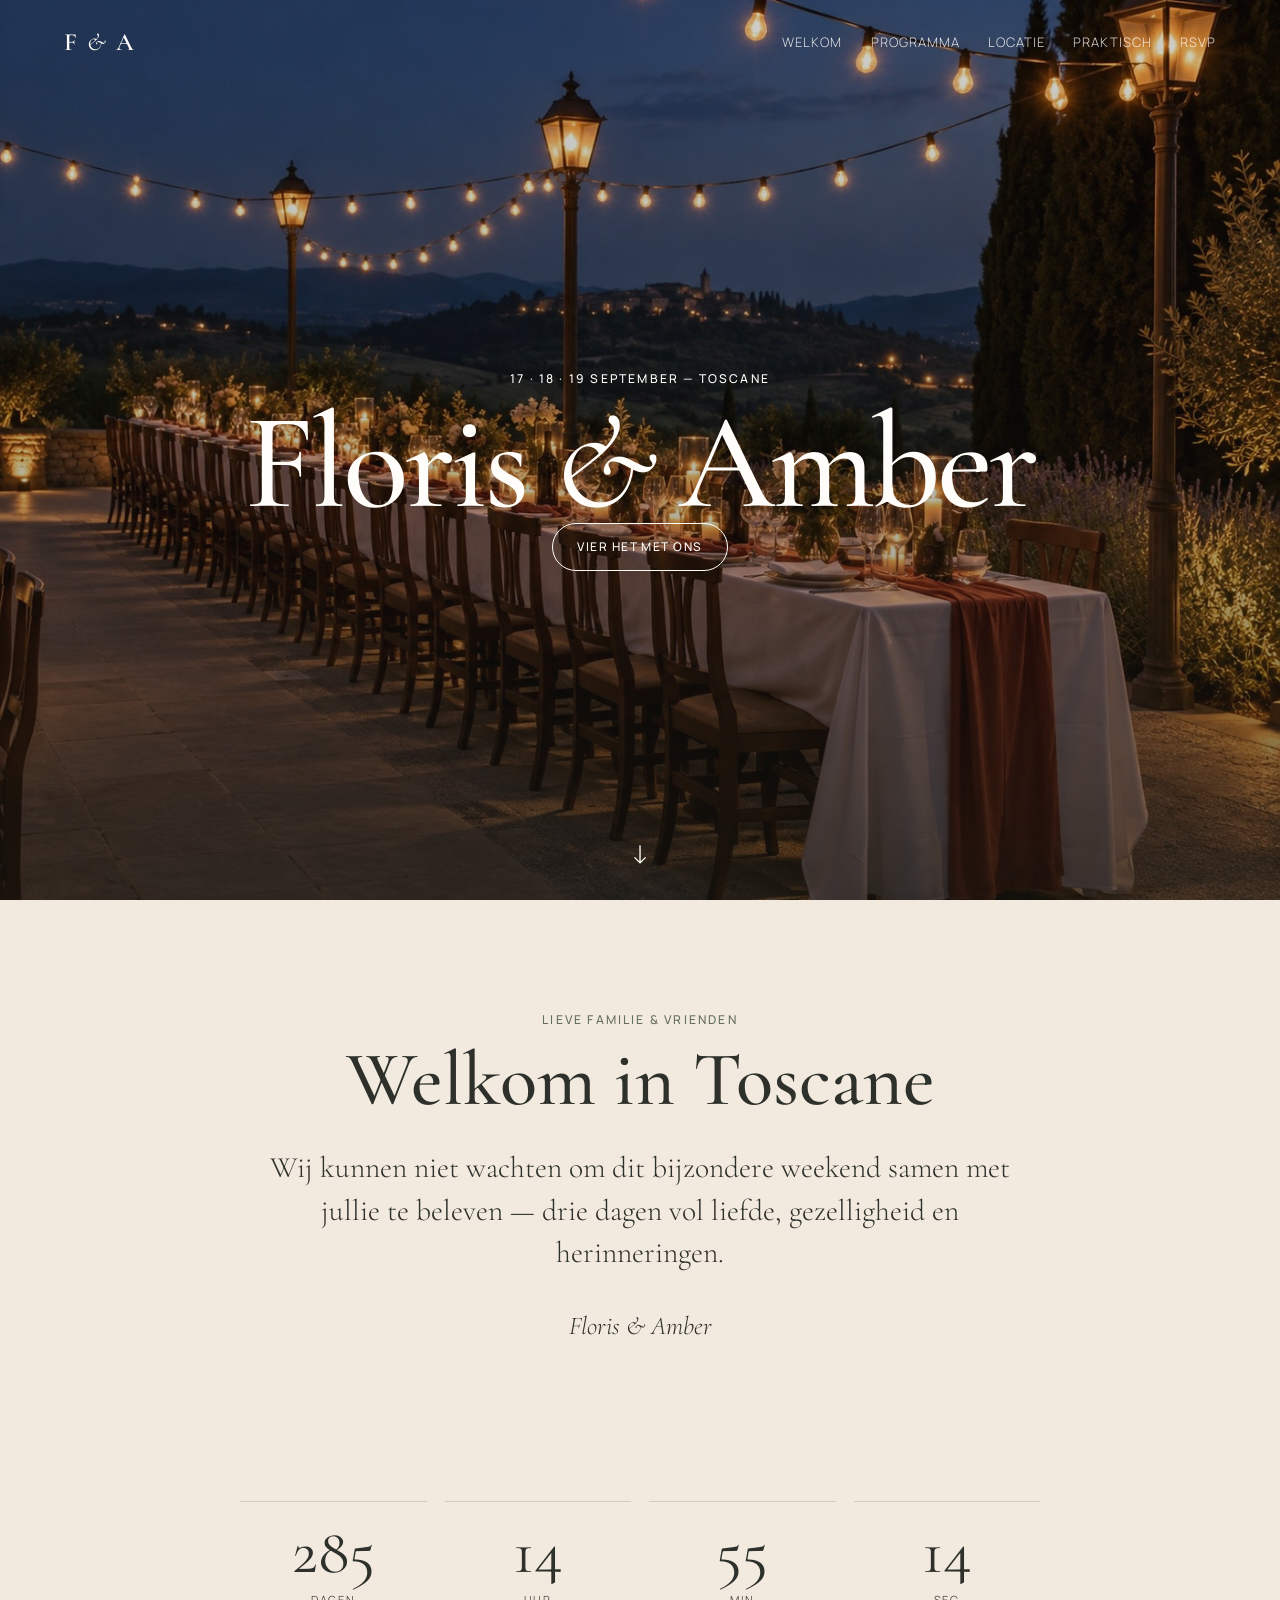
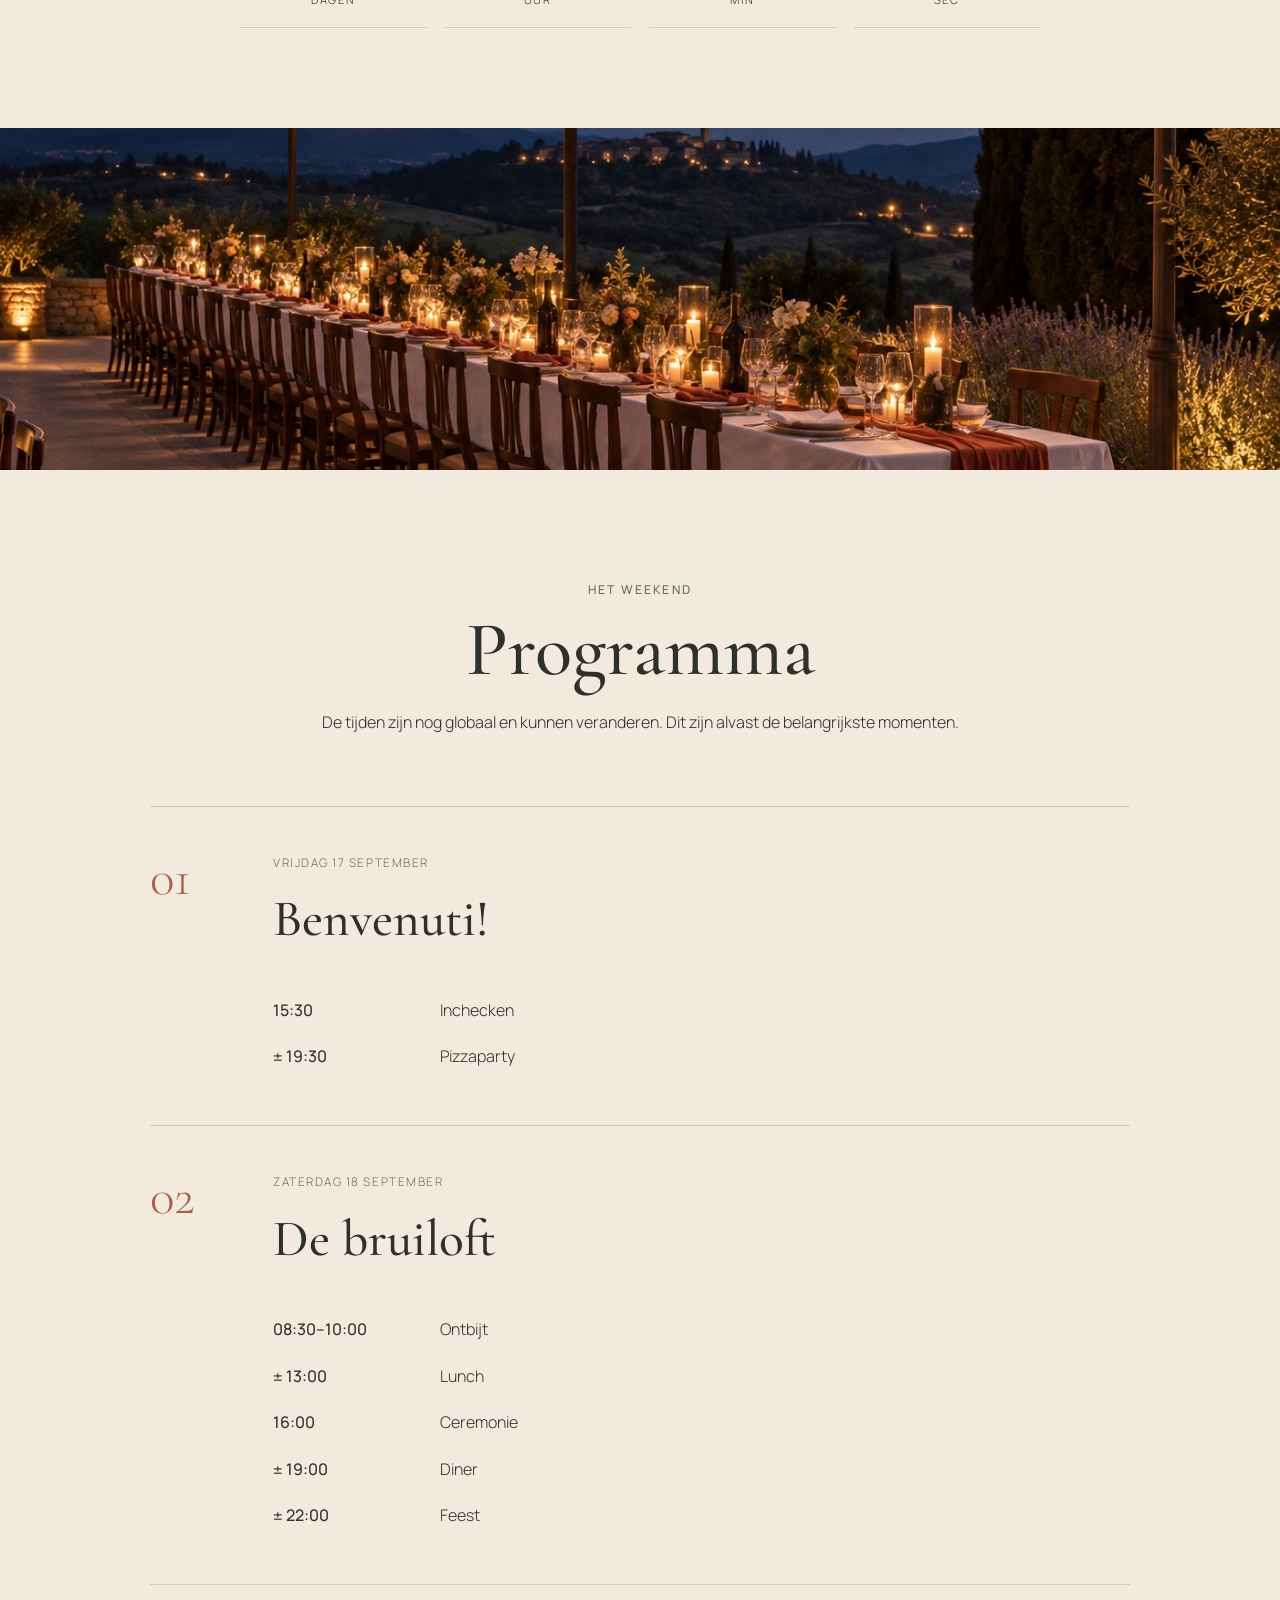
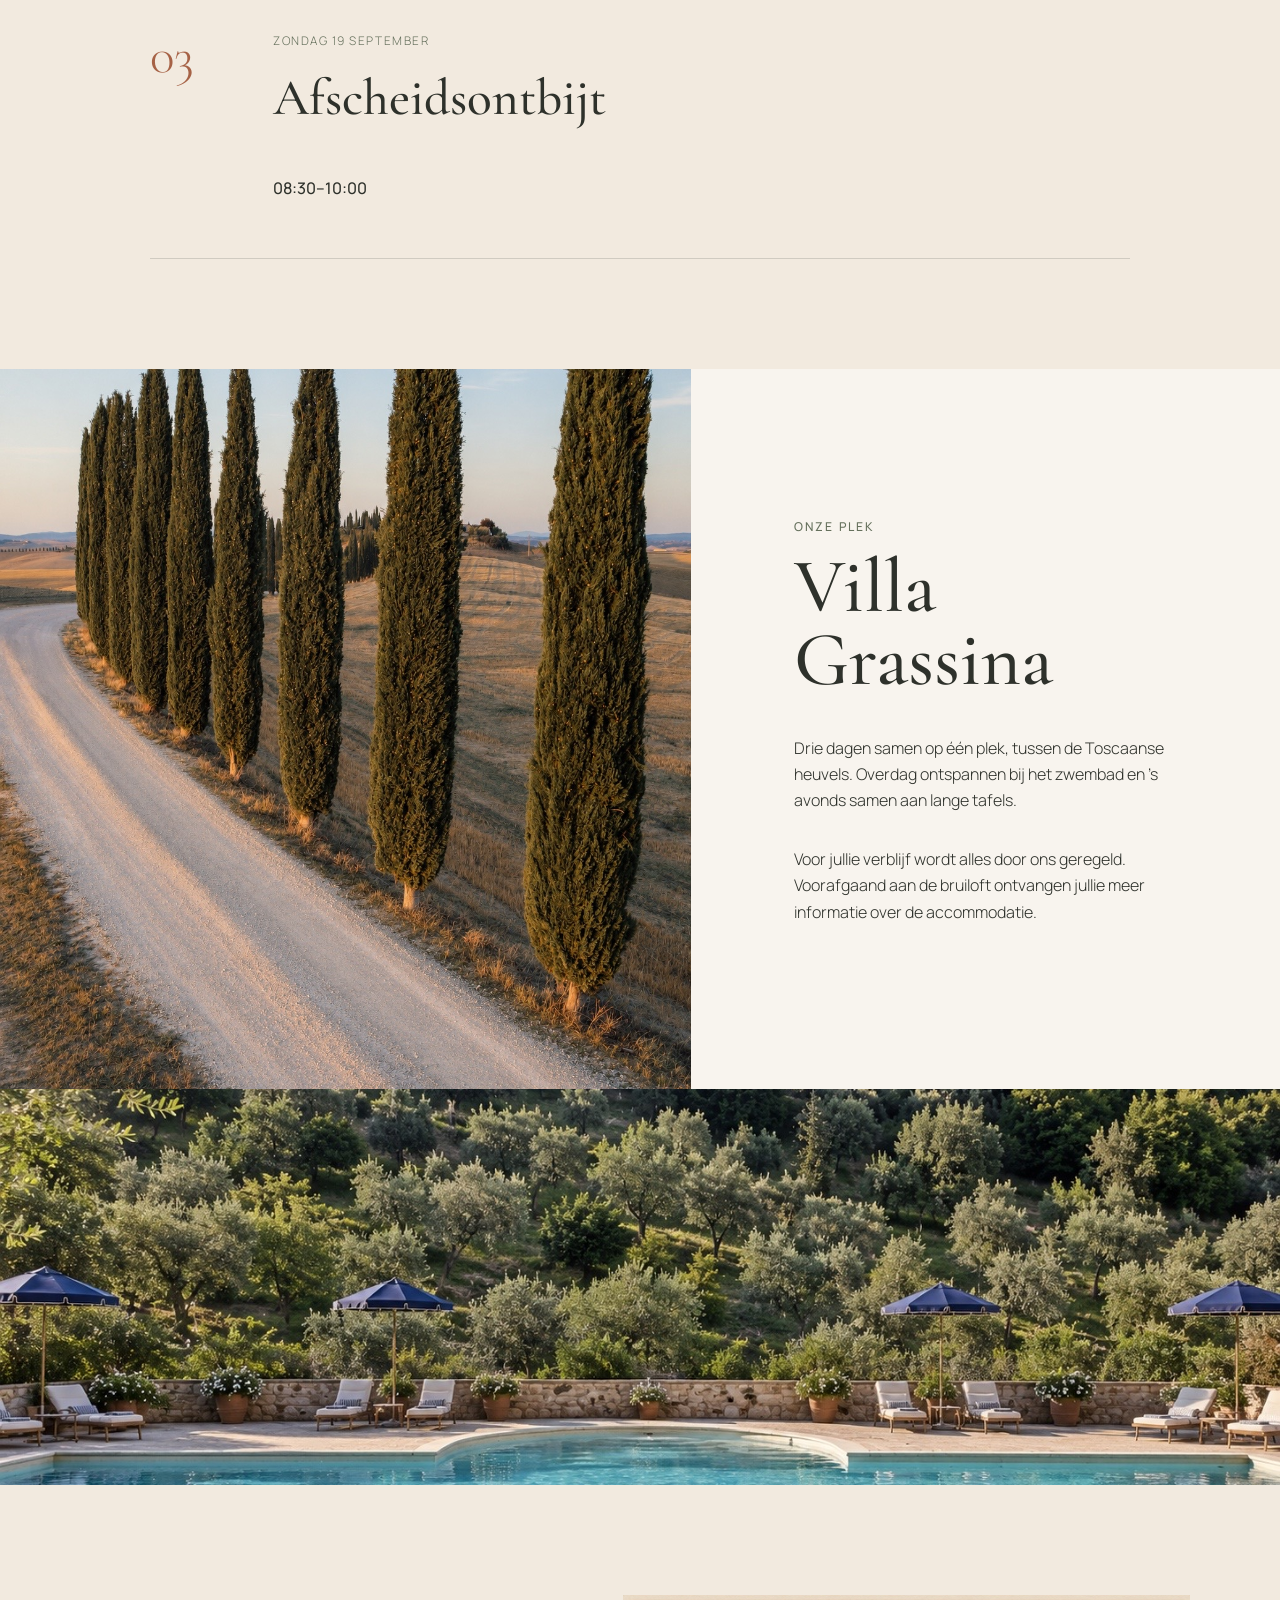
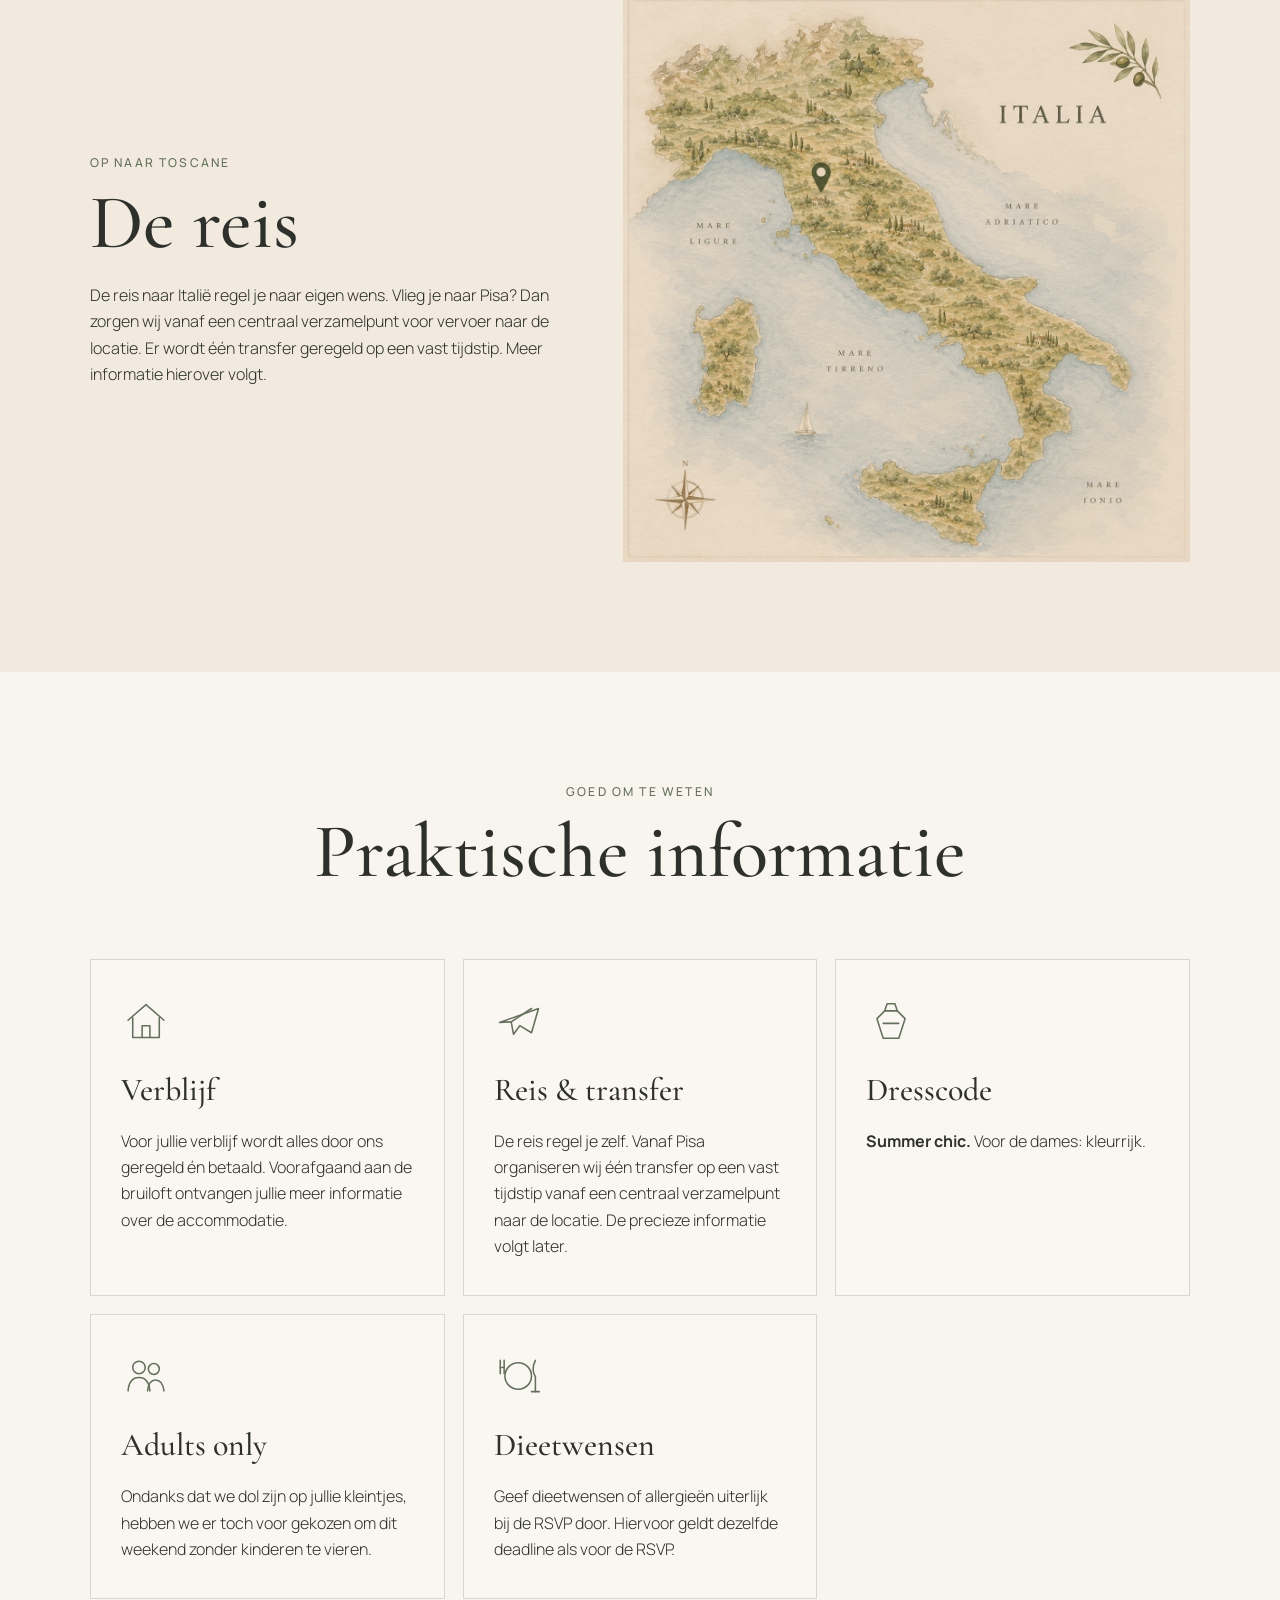
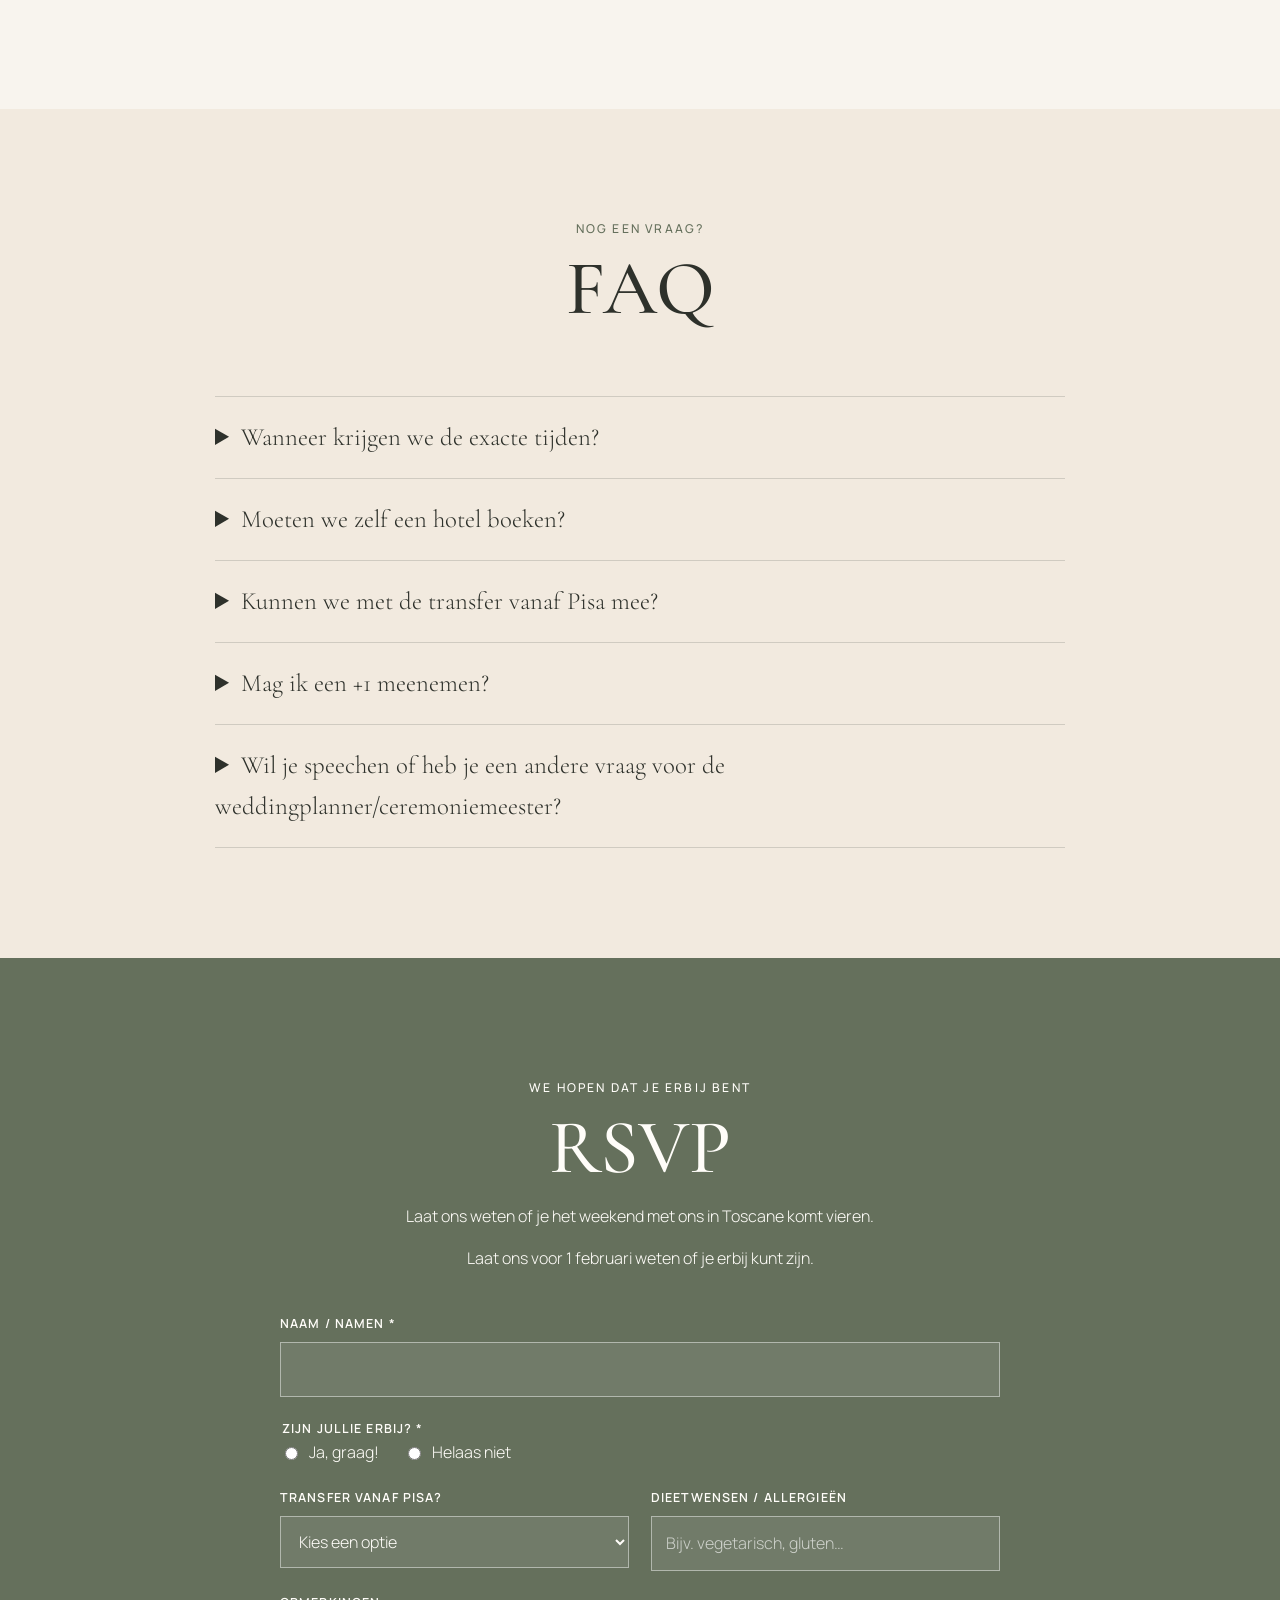
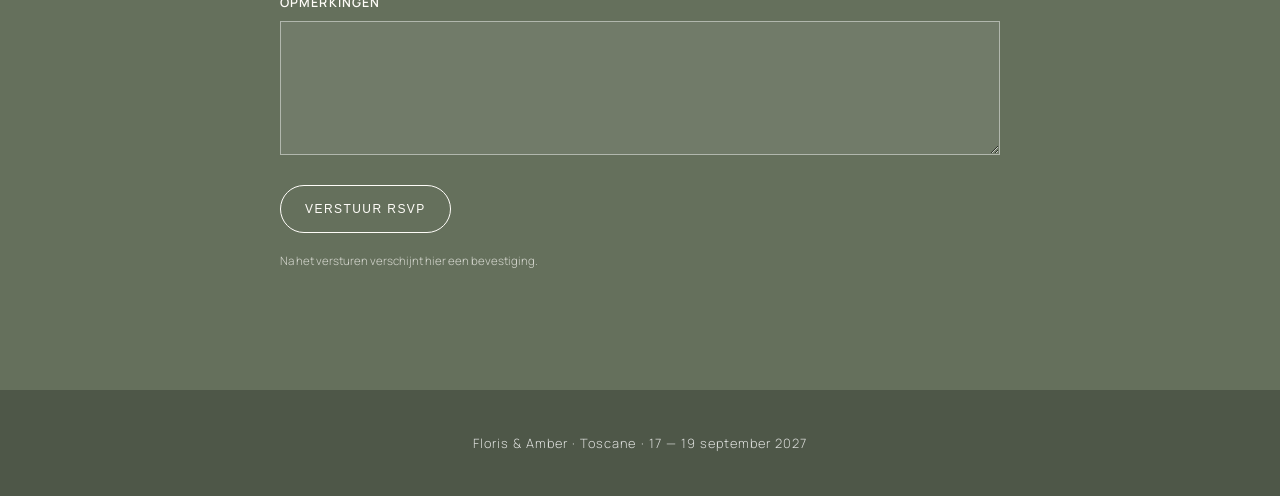
==== index.html @ cdc35c90 "Update index.html" ====
<!DOCTYPE html>
<html lang="nl">
<head>
  <meta charset="UTF-8" />
  <meta name="viewport" content="width=device-width, initial-scale=1.0" />
  <meta name="theme-color" content="#f2eadf" />
  <title>Floris & Amber — Toscane 2027</title>
  <meta name="description" content="Floris & Amber vieren hun bruiloft in Toscane van 17 t/m 19 september 2027." />
  <link rel="preconnect" href="https://fonts.googleapis.com">
  <link rel="preconnect" href="https://fonts.gstatic.com" crossorigin>
  <link href="https://fonts.googleapis.com/css2?family=Cormorant+Garamond:ital,wght@0,400;0,500;0,600;1,400&family=Manrope:wght@300;400;500;600&display=swap" rel="stylesheet">
  <link rel="stylesheet" href="styles.css" />

  <style>
    @media (min-width: 821px) {
      .image-break-pool {
        min-height: 44vh;
        background-position: center center;
      }
    }
  </style>
</head>
<body>
  <header class="site-header" id="top">
    <a class="brand" href="#top" aria-label="Naar boven">F <span>&</span> A</a>
    <button class="menu-toggle" aria-label="Menu openen" aria-expanded="false">Menu</button>
    <nav class="nav" aria-label="Hoofdnavigatie">
      <a href="#welkom">Welkom</a>
      <a href="#programma">Programma</a>
      <a href="#locatie">Locatie</a>
      <a href="#praktisch">Praktisch</a>
      <a href="#rsvp">RSVP</a>
    </nav>
  </header>

  <main>
    <section class="hero" aria-labelledby="hero-title">
      <video
        class="hero-video"
        autoplay
        muted
        loop
        playsinline
        preload="metadata"
        poster="assets/dinner.jpeg"
        aria-hidden="true">
        <source src="assets/toscane_drone_sunset.mp4" type="video/mp4">
      </video>
      <div class="hero-overlay"></div>
      <div class="hero-content reveal">
        <p class="eyebrow">17 · 18 · 19 september — Toscane</p>
        <h1 id="hero-title">Floris <span>&</span> Amber</h1>
        <a class="button button-light" href="#welkom">Vier het met ons</a>
      </div>
      <a href="#welkom" class="scroll-cue" aria-label="Scroll naar beneden">↓</a>
    </section>

    <section class="section intro" id="welkom">
      <div class="narrow reveal">
        <p class="eyebrow dark">Lieve familie & vrienden</p>
        <h2>Welkom in Toscane</h2>
        <p class="lead">Wij kunnen niet wachten om dit bijzondere weekend samen met jullie te beleven — drie dagen vol liefde, gezelligheid en herinneringen.</p>
        <p class="signature">Floris & Amber</p>
      </div>
    </section>

    <section class="countdown-section">
      <div class="countdown-wrap reveal">
        <div class="countdown" id="countdown" aria-live="polite">
          <div><strong id="days">000</strong><span>dagen</span></div>
          <div><strong id="hours">00</strong><span>uur</span></div>
          <div><strong id="minutes">00</strong><span>min</span></div>
          <div><strong id="seconds">00</strong><span>sec</span></div>
        </div>
      </div>
    </section>

    <section class="image-break image-break-dinner" aria-label="Toscaanse dinertafel"></section>

    <section class="section" id="programma">
      <div class="section-heading reveal">
        <p class="eyebrow dark">Het weekend</p>
        <h2>Programma</h2>
        <p>De tijden zijn nog globaal en kunnen veranderen. Dit zijn alvast de belangrijkste momenten.</p>
      </div>

      <div class="timeline">
        <article class="day reveal">
          <div class="day-number">01</div>
          <div>
            <p class="day-date">Vrijdag 17 september</p>
            <h3>Benvenuti!</h3>
            <div class="schedule-row"><span>15:30</span><p>Inchecken</p></div>
            <div class="schedule-row"><span>± 19:30</span><p>Pizzaparty</p></div>
          </div>
        </article>

        <article class="day reveal">
          <div class="day-number">02</div>
          <div>
            <p class="day-date">Zaterdag 18 september</p>
            <h3>De bruiloft</h3>
            <div class="schedule-row"><span>08:30–10:00</span><p>Ontbijt</p></div>
            <div class="schedule-row"><span>± 13:00</span><p>Lunch</p></div>
            <div class="schedule-row"><span>16:00</span><p>Ceremonie</p></div>
            <div class="schedule-row"><span>± 19:00</span><p>Diner</p></div>
            <div class="schedule-row"><span>± 22:00</span><p>Feest</p></div>
          </div>
        </article>

        <article class="day reveal">
          <div class="day-number">03</div>
          <div>
            <p class="day-date">Zondag 19 september</p>
            <h3>Afscheidsontbijt</h3>
            <div class="schedule-row"><span>08:30–10:00</span><p></p></div>
          </div>
        </article>
      </div>
    </section>

    <section class="split-section" id="locatie">
      <div class="split-image split-image-cypress"></div>
      <div class="split-copy reveal">
        <p class="eyebrow dark">Onze plek</p>
        <h2>Villa Grassina</h2>
        <p>Drie dagen samen op één plek, tussen de Toscaanse heuvels. Overdag ontspannen bij het zwembad en ’s avonds samen aan lange tafels.</p>
        <p>Voor jullie verblijf wordt alles door ons geregeld. Voorafgaand aan de bruiloft ontvangen jullie meer informatie over de accommodatie.</p>
      </div>
    </section>

    <section class="image-break image-break-pool" aria-label="Zwembad in Toscane"></section>

    <section class="section map-section">
      <div class="map-grid">
        <div class="map-copy reveal">
          <p class="eyebrow dark">Op naar Toscane</p>
          <h2>De reis</h2>
          <p>De reis naar Italië regel je naar eigen wens. Vlieg je naar Pisa? Dan zorgen wij vanaf een centraal verzamelpunt voor vervoer naar de locatie. Er wordt één transfer geregeld op een vast tijdstip. Meer informatie hierover volgt.</p>
        </div>
        <img src="assets/toscane-map.jpeg" alt="Aquarelkaart van Toscane" class="map-art reveal" />
      </div>
    </section>


    <section class="section practical" id="praktisch">
      <div class="section-heading reveal">
        <p class="eyebrow dark">Goed om te weten</p>
        <h2>Praktische informatie</h2>
      </div>

      <div class="cards">
        <article class="card reveal">
          <div class="icon" aria-hidden="true">
            <svg viewBox="0 0 64 64"><path d="M9 31 32 11l23 20"/><path d="M15 28v25h34V28"/><path d="M27 53V38h10v15"/></svg>
          </div>
          <h3>Verblijf</h3>
          <p>Voor jullie verblijf wordt alles door ons geregeld én betaald. Voorafgaand aan de bruiloft ontvangen jullie meer informatie over de accommodatie.</p>
        </article>

        <article class="card reveal">
          <div class="icon" aria-hidden="true">
            <svg viewBox="0 0 64 64"><path d="M7 34 57 16l-9 31-15-9-8 11-3-16Z"/><path d="m22 33 26-17"/></svg>
          </div>
          <h3>Reis & transfer</h3>
          <p>De reis regel je zelf. Vanaf Pisa organiseren wij één transfer op een vast tijdstip vanaf een centraal verzamelpunt naar de locatie. De precieze informatie volgt later.</p>
        </article>

        <article class="card reveal">
          <div class="icon" aria-hidden="true">
            <svg viewBox="0 0 64 64"><path d="M27 10h10l3 9 10 10-8 25H22l-8-25 10-10Z"/><path d="M24 19h16"/><path d="m22 35 20 0"/></svg>
          </div>
          <h3>Dresscode</h3>
          <p><strong>Summer chic.</strong> Voor de dames: kleurrijk.</p>
        </article>

        <article class="card reveal">
          <div class="icon" aria-hidden="true">
            <svg viewBox="0 0 64 64"><circle cx="23" cy="21" r="8"/><circle cx="42" cy="23" r="7"/><path d="M9 51c1-11 6-17 14-17s13 6 14 17"/><path d="M34 51c1-9 4-14 10-14 7 0 10 6 11 14"/></svg>
          </div>
          <h3>Adults only</h3>
          <p>Ondanks dat we dol zijn op jullie kleintjes, hebben we er toch voor gekozen om dit weekend zonder kinderen te vieren.</p>
        </article>

        <article class="card reveal">
          <div class="icon" aria-hidden="true">
            <svg viewBox="0 0 64 64"><circle cx="31" cy="32" r="17"/><path d="M8 12v17"/><path d="M13 12v17"/><path d="M8 21h5"/><path d="M53 12c-4 8-4 15 0 21v19"/><path d="M48 52h10"/></svg>
          </div>
          <h3>Dieetwensen</h3>
          <p>Geef dieetwensen of allergieën uiterlijk bij de RSVP door. Hiervoor geldt dezelfde deadline als voor de RSVP.</p>
        </article>
      </div>
    </section>

    <section class="section faq-section">
      <div class="faq-wrap">
        <div class="section-heading reveal">
          <p class="eyebrow dark">Nog een vraag?</p>
          <h2>FAQ</h2>
        </div>
        <details class="reveal"><summary>Wanneer krijgen we de exacte tijden?</summary><p>Zodra het programma definitief is, werken we de website bij met de laatste tijden en informatie.</p></details>
        <details class="reveal"><summary>Moeten we zelf een hotel boeken?</summary><p>Nee. Voor jullie verblijf tijdens het trouwweekend wordt alles door ons geregeld en betaald.</p></details>
        <details class="reveal"><summary>Kunnen we met de transfer vanaf Pisa mee?</summary><p>Ja. Er komt één transfer op een vast tijdstip vanaf een centraal verzamelpunt bij Pisa. De precieze informatie volgt later.</p></details>
        <details class="reveal"><summary>Mag ik een +1 meenemen?</summary><p>Om ons weekend klein en persoonlijk te houden, geldt de uitnodiging alleen voor de mensen die op de uitnodiging vermeld staan.</p></details>
        <details class="reveal"><summary>Wil je speechen of heb je een andere vraag voor de weddingplanner/ceremoniemeester?</summary><p>Mail dan naar <a href="mailto:weddingaenf@outlook.com">weddingaenf@outlook.com</a>.</p></details>
      </div>
    </section>

    <section class="rsvp" id="rsvp">
      <div class="rsvp-inner reveal">
        <p class="eyebrow">We hopen dat je erbij bent</p>
        <h2>RSVP</h2>
        <p>Laat ons weten of je het weekend met ons in Toscane komt vieren.</p>

        <p class="rsvp-deadline">Laat ons voor 1 februari weten of je erbij kunt zijn.</p>
        <form class="rsvp-form" action="https://submit-form.com/VcaKfPl2p" method="POST">
          <input type="hidden" name="_email.subject" value="Nieuwe RSVP — Floris & Amber">
          <input type="text" name="_honeypot" class="hidden-field" tabindex="-1" autocomplete="off">

          <div class="form-grid">
            <label class="field full">
              <span>Naam / namen *</span>
              <input type="text" name="Naam / namen" required autocomplete="name">
            </label>

            <fieldset class="field full">
              <legend>Zijn jullie erbij? *</legend>
              <div class="choice-row">
                <label><input type="radio" name="Aanwezig" value="Ja" required> Ja, graag!</label>
                <label><input type="radio" name="Aanwezig" value="Nee"> Helaas niet</label>
              </div>
            </fieldset>

            <label class="field">
              <span>Transfer vanaf Pisa?</span>
              <select name="Transfer vanaf Pisa">
                <option value="">Kies een optie</option>
                <option value="Ja">Ja</option>
                <option value="Nee">Nee</option>
                <option value="Nog niet bekend">Nog niet bekend</option>
              </select>
            </label>

            <label class="field">
              <span>Dieetwensen / allergieën</span>
              <input type="text" name="Dieetwensen / allergieën" placeholder="Bijv. vegetarisch, gluten…">
            </label>

            <label class="field full">
              <span>Opmerkingen</span>
              <textarea name="Opmerkingen" rows="4"></textarea>
            </label>
          </div>

          <button class="button rsvp-button" type="submit">Verstuur RSVP</button>
          <p class="form-note">Na het versturen verschijnt hier een bevestiging.</p>
          <p class="rsvp-thanks" id="rsvp-thanks" hidden>Dankjewel! Jullie RSVP is verstuurd. 🤍</p>
        </form>
      </div>
    </section>
  </main>

  <footer>
    <p>Floris & Amber · Toscane · 17 — 19 september 2027</p>
  </footer>

  <script src="script.js"></script>

  <script>
    (() => {
      const form = document.querySelector(".rsvp-form");
      const thanks = document.getElementById("rsvp-thanks");
      if (!form || !thanks) return;

      const button = form.querySelector('button[type="submit"]');

      form.addEventListener("submit", async (event) => {
        event.preventDefault();

        const originalText = button.textContent;
        button.disabled = true;
        button.textContent = "Even versturen…";

        try {
          const data = Object.fromEntries(new FormData(form).entries());
          const response = await fetch(form.action, {
            method: "POST",
            headers: {
              "Content-Type": "application/json",
              "Accept": "application/json"
            },
            body: JSON.stringify(data)
          });

          if (!response.ok) throw new Error("RSVP kon niet worden verstuurd");

          form.reset();
          thanks.hidden = false;
          button.textContent = "RSVP verstuurd ✓";
        } catch (error) {
          button.disabled = false;
          button.textContent = originalText;
          alert("Het versturen is niet gelukt. Probeer het alsjeblieft nog een keer.");
        }
      });
    })();
  </script>
</body>
</html>
---- styles.css ----
:root {
  --cream: #f2eadf;
  --paper: #f8f4ee;
  --ink: #2e312b;
  --olive: #65705c;
  --terracotta: #a66246;
  --sand: #d7c7b3;
  --white: #fffdf9;
  --line: rgba(46,49,43,.17);
  --serif: "Cormorant Garamond", Georgia, serif;
  --sans: "Manrope", Arial, sans-serif;
}
* { box-sizing: border-box; }
html { scroll-behavior: smooth; }
body {
  margin: 0;
  background: var(--cream);
  color: var(--ink);
  font-family: var(--sans);
  font-weight: 300;
  line-height: 1.65;
}
img { max-width: 100%; display: block; }
a { color: inherit; text-decoration: none; }

.site-header {
  position: fixed;
  inset: 0 0 auto 0;
  z-index: 20;
  display: flex;
  align-items: center;
  justify-content: space-between;
  padding: 22px 5vw;
  color: var(--white);
  transition: .35s ease;
}
.site-header.scrolled {
  background: rgba(248,244,238,.94);
  color: var(--ink);
  backdrop-filter: blur(12px);
  border-bottom: 1px solid var(--line);
}
.brand {
  font-family: var(--serif);
  font-size: 1.55rem;
  letter-spacing: .08em;
  font-weight: 600;
}
.brand span { font-style: italic; font-weight: 400; }
.nav {
  display: flex;
  gap: 28px;
  font-size: .82rem;
  letter-spacing: .08em;
  text-transform: uppercase;
}
.nav a { opacity: .86; }
.nav a:hover { opacity: 1; }
.menu-toggle {
  display: none;
  border: 0;
  background: transparent;
  color: inherit;
  font: inherit;
}

.hero {
  position: relative;
  min-height: 100svh;
  display: grid;
  place-items: center;
  overflow: hidden;
  color: var(--white);
  text-align: center;
  background: #5f665b;
}
.hero-video {
  position: absolute;
  inset: 0;
  width: 100%;
  height: 100%;
  object-fit: cover;
  object-position: center;
}
.hero-overlay {
  position: absolute;
  inset: 0;
  background:
    linear-gradient(to bottom, rgba(20,24,18,.20), rgba(20,24,18,.42)),
    linear-gradient(to top, rgba(20,24,18,.30), transparent 42%);
}
.hero-content {
  position: relative;
  z-index: 2;
  max-width: 900px;
  padding: 120px 24px 80px;
}
.eyebrow {
  margin: 0 0 14px;
  text-transform: uppercase;
  letter-spacing: .18em;
  font-size: .76rem;
  font-weight: 500;
}
.eyebrow.dark { color: var(--olive); }
.hero h1,
h2,
h3 {
  font-family: var(--serif);
  font-weight: 500;
}
.hero h1 {
  margin: 0;
  font-size: clamp(4rem, 11vw, 8.5rem);
  line-height: .88;
  letter-spacing: -.03em;
}
.hero h1 span { font-style: italic; font-weight: 400; }
.hero-sub {
  margin: 24px auto 34px;
  max-width: 560px;
  font-family: var(--serif);
  font-size: clamp(1.35rem, 3vw, 2rem);
  font-style: italic;
}
.button {
  display: inline-flex;
  align-items: center;
  justify-content: center;
  min-height: 48px;
  padding: 0 24px;
  border: 1px solid currentColor;
  border-radius: 999px;
  text-transform: uppercase;
  letter-spacing: .12em;
  font-size: .75rem;
  font-weight: 500;
  transition: .25s ease;
}
.button-light:hover { background: var(--white); color: var(--ink); }
.scroll-cue {
  position: absolute;
  z-index: 2;
  bottom: 26px;
  font-size: 1.6rem;
  animation: bob 1.8s ease-in-out infinite;
}
@keyframes bob { 50% { transform: translateY(7px); } }

.section { padding: 110px 7vw; }
.narrow { max-width: 760px; margin: 0 auto; text-align: center; }
h2 {
  margin: 0 0 22px;
  font-size: clamp(2.8rem, 6vw, 5.2rem);
  line-height: .95;
}
.lead {
  font-family: var(--serif);
  font-size: clamp(1.35rem, 2.8vw, 1.85rem);
  line-height: 1.45;
}
.signature {
  margin-top: 28px;
  font-family: var(--serif);
  font-size: 1.6rem;
  font-style: italic;
}

.countdown-section { padding: 18px 7vw 100px; }
.countdown-wrap { max-width: 800px; margin: 0 auto; }
.countdown {
  display: grid;
  grid-template-columns: repeat(4, 1fr);
  gap: 18px;
  text-align: center;
}
.countdown div {
  padding: 18px 8px;
  border-top: 1px solid var(--line);
  border-bottom: 1px solid var(--line);
}
.countdown strong {
  display: block;
  font-family: var(--serif);
  font-size: clamp(2.2rem, 5vw, 4.4rem);
  font-weight: 400;
  line-height: 1;
}
.countdown span {
  display: block;
  margin-top: 7px;
  text-transform: uppercase;
  letter-spacing: .14em;
  font-size: .7rem;
}

.image-break {
  min-height: 62vh;
  background-size: cover;
  background-position: center;
}
.image-break-dinner { background-image: url("assets/dinner.jpeg"); }
.image-break-pool { background-image: url("assets/pool.jpeg"); }

.section-heading { max-width: 760px; margin: 0 auto 70px; text-align: center; }
.section-heading p:last-child { max-width: 650px; margin: 0 auto; }

.timeline { max-width: 980px; margin: 0 auto; }
.day {
  display: grid;
  grid-template-columns: 95px 1fr;
  gap: 28px;
  padding: 46px 0;
  border-top: 1px solid var(--line);
}
.day:last-child { border-bottom: 1px solid var(--line); }
.day-number {
  font-family: var(--serif);
  font-size: 3.2rem;
  color: var(--terracotta);
  line-height: 1;
}
.day-date {
  margin: 0;
  text-transform: uppercase;
  letter-spacing: .13em;
  font-size: .74rem;
  color: var(--olive);
}
.day h3 {
  margin: 5px 0 25px;
  font-size: clamp(2rem, 4vw, 3.2rem);
}
.schedule-row {
  display: grid;
  grid-template-columns: 145px 1fr;
  gap: 22px;
  padding: 10px 0;
}
.schedule-row span { font-weight: 500; }
.schedule-row p { margin: 0; }

.split-section {
  display: grid;
  grid-template-columns: 1.08fr .92fr;
  min-height: 720px;
  background: var(--paper);
}
.split-image {
  min-height: 620px;
  background-size: cover;
  background-position: center;
}
.split-image-cypress { background-image: url("assets/cypress.jpeg"); }
.split-copy {
  display: flex;
  flex-direction: column;
  justify-content: center;
  padding: 10vw 8vw;
}

.map-grid {
  max-width: 1120px;
  margin: 0 auto;
  display: grid;
  grid-template-columns: .9fr 1.1fr;
  gap: 70px;
  align-items: center;
}
.map-art {
  width: 100%;
  max-height: 700px;
  object-fit: contain;
  mix-blend-mode: multiply;
}

.practical { background: var(--paper); }
.cards {
  max-width: 1120px;
  margin: 0 auto;
  display: grid;
  grid-template-columns: repeat(3, 1fr);
  gap: 18px;
}
.card {
  padding: 36px 30px;
  border: 1px solid var(--line);
  background: rgba(255,255,255,.28);
}
.icon {
  width: 50px;
  height: 50px;
  margin-bottom: 18px;
  color: var(--olive);
}
.icon svg {
  width: 100%;
  height: 100%;
  fill: none;
  stroke: currentColor;
  stroke-width: 2;
  stroke-linecap: round;
  stroke-linejoin: round;
}
.card h3 { margin: 0 0 11px; font-size: 2rem; }
.card p { margin: 0; }

.faq-wrap { max-width: 850px; margin: 0 auto; }
details { border-top: 1px solid var(--line); padding: 20px 0; }
details:last-child { border-bottom: 1px solid var(--line); }
summary {
  cursor: pointer;
  font-family: var(--serif);
  font-size: 1.55rem;
}
details p { padding-right: 40px; }

.rsvp {
  padding: 120px 7vw;
  background: var(--olive);
  color: var(--white);
  text-align: center;
}
.rsvp-inner { max-width: 720px; margin: 0 auto; }
.rsvp h2 { margin-bottom: 18px; }
.small-note { opacity: .8; font-size: .86rem; margin-top: 28px; }

footer {
  padding: 30px 7vw;
  text-align: center;
  background: #4e5748;
  color: rgba(255,255,255,.8);
  font-size: .8rem;
  letter-spacing: .08em;
}

.reveal {
  opacity: 0;
  transform: translateY(18px);
  transition: opacity .75s ease, transform .75s ease;
}
.reveal.visible { opacity: 1; transform: none; }

@media (max-width: 820px) {
  .site-header { padding: 18px 22px; }
  .menu-toggle { display: block; }
  .nav {
    position: absolute;
    top: 68px;
    left: 18px;
    right: 18px;
    display: none;
    flex-direction: column;
    gap: 0;
    padding: 15px;
    border-radius: 12px;
    background: rgba(248,244,238,.98);
    color: var(--ink);
    box-shadow: 0 14px 40px rgba(0,0,0,.12);
  }
  .nav.open { display: flex; }
  .nav a { padding: 11px 8px; }
  .section { padding: 82px 24px; }
  .countdown-section { padding: 0 24px 80px; }
  .countdown { gap: 7px; }
  .countdown div { padding-inline: 2px; }
  .image-break { min-height: 48vh; }
  .day { grid-template-columns: 55px 1fr; gap: 18px; }
  .day-number { font-size: 2.3rem; }
  .schedule-row { grid-template-columns: 112px 1fr; gap: 12px; }
  .split-section { grid-template-columns: 1fr; }
  .split-image { min-height: 58vh; }
  .split-copy { padding: 80px 24px; }
  .map-grid { grid-template-columns: 1fr; gap: 35px; }
  .cards { grid-template-columns: 1fr; }
}

@media (max-width: 480px) {
  .hero h1 { font-size: clamp(3.4rem, 20vw, 5.4rem); }
  .hero-sub { font-size: 1.35rem; }
  .countdown strong { font-size: 2rem; }
  .countdown span { letter-spacing: .08em; font-size: .62rem; }
  .schedule-row { grid-template-columns: 1fr; gap: 0; padding: 8px 0 12px; }
}


.rsvp-form {
  margin: 42px auto 0;
  max-width: 760px;
  text-align: left;
}
.form-grid {
  display: grid;
  grid-template-columns: 1fr 1fr;
  gap: 22px;
}
.field {
  display: flex;
  flex-direction: column;
  gap: 8px;
  min-width: 0;
}
.field.full { grid-column: 1 / -1; }
.field > span,
.field legend {
  font-size: .78rem;
  font-weight: 600;
  text-transform: uppercase;
  letter-spacing: .09em;
}
.fieldset,
fieldset.field {
  border: 0;
  padding: 0;
  margin: 0;
}
.rsvp-form input[type="text"],
.rsvp-form select,
.rsvp-form textarea {
  width: 100%;
  border: 1px solid rgba(255,255,255,.45);
  border-radius: 0;
  background: rgba(255,255,255,.08);
  color: var(--white);
  padding: 13px 14px;
  font: inherit;
  outline: none;
}
.rsvp-form input[type="text"]:focus,
.rsvp-form select:focus,
.rsvp-form textarea:focus {
  border-color: rgba(255,255,255,.9);
  background: rgba(255,255,255,.12);
}
.rsvp-form select option { color: var(--ink); }
.rsvp-form textarea { resize: vertical; }
.rsvp-form ::placeholder { color: rgba(255,255,255,.65); }
.choice-row,
.choice-stack {
  display: flex;
  flex-wrap: wrap;
  gap: 12px 24px;
}
.choice-stack { flex-direction: column; gap: 8px; }
.choice-row label,
.choice-stack label {
  display: inline-flex;
  align-items: center;
  gap: 8px;
}
.rsvp-button {
  margin-top: 30px;
  background: transparent;
  color: var(--white);
  cursor: pointer;
}
.rsvp-button:hover {
  background: var(--white);
  color: var(--olive);
}
.form-note {
  margin: 18px 0 0;
  font-size: .72rem;
  opacity: .72;
}
.rsvp-thanks {
  margin-top: 24px;
  font-family: var(--serif);
  font-size: 1.4rem;
}
.hidden-field {
  position: absolute !important;
  left: -9999px !important;
  width: 1px !important;
  height: 1px !important;
  opacity: 0 !important;
}

@media (max-width: 620px) {
  .form-grid { grid-template-columns: 1fr; }
  .field.full { grid-column: auto; }
}

/* 20-09-2026: alleen de tafelfoto minder prominent */
.image-break-dinner { min-height: 38vh; }
@media (max-width: 820px) {
  .image-break-dinner { min-height: 32vh; }
}
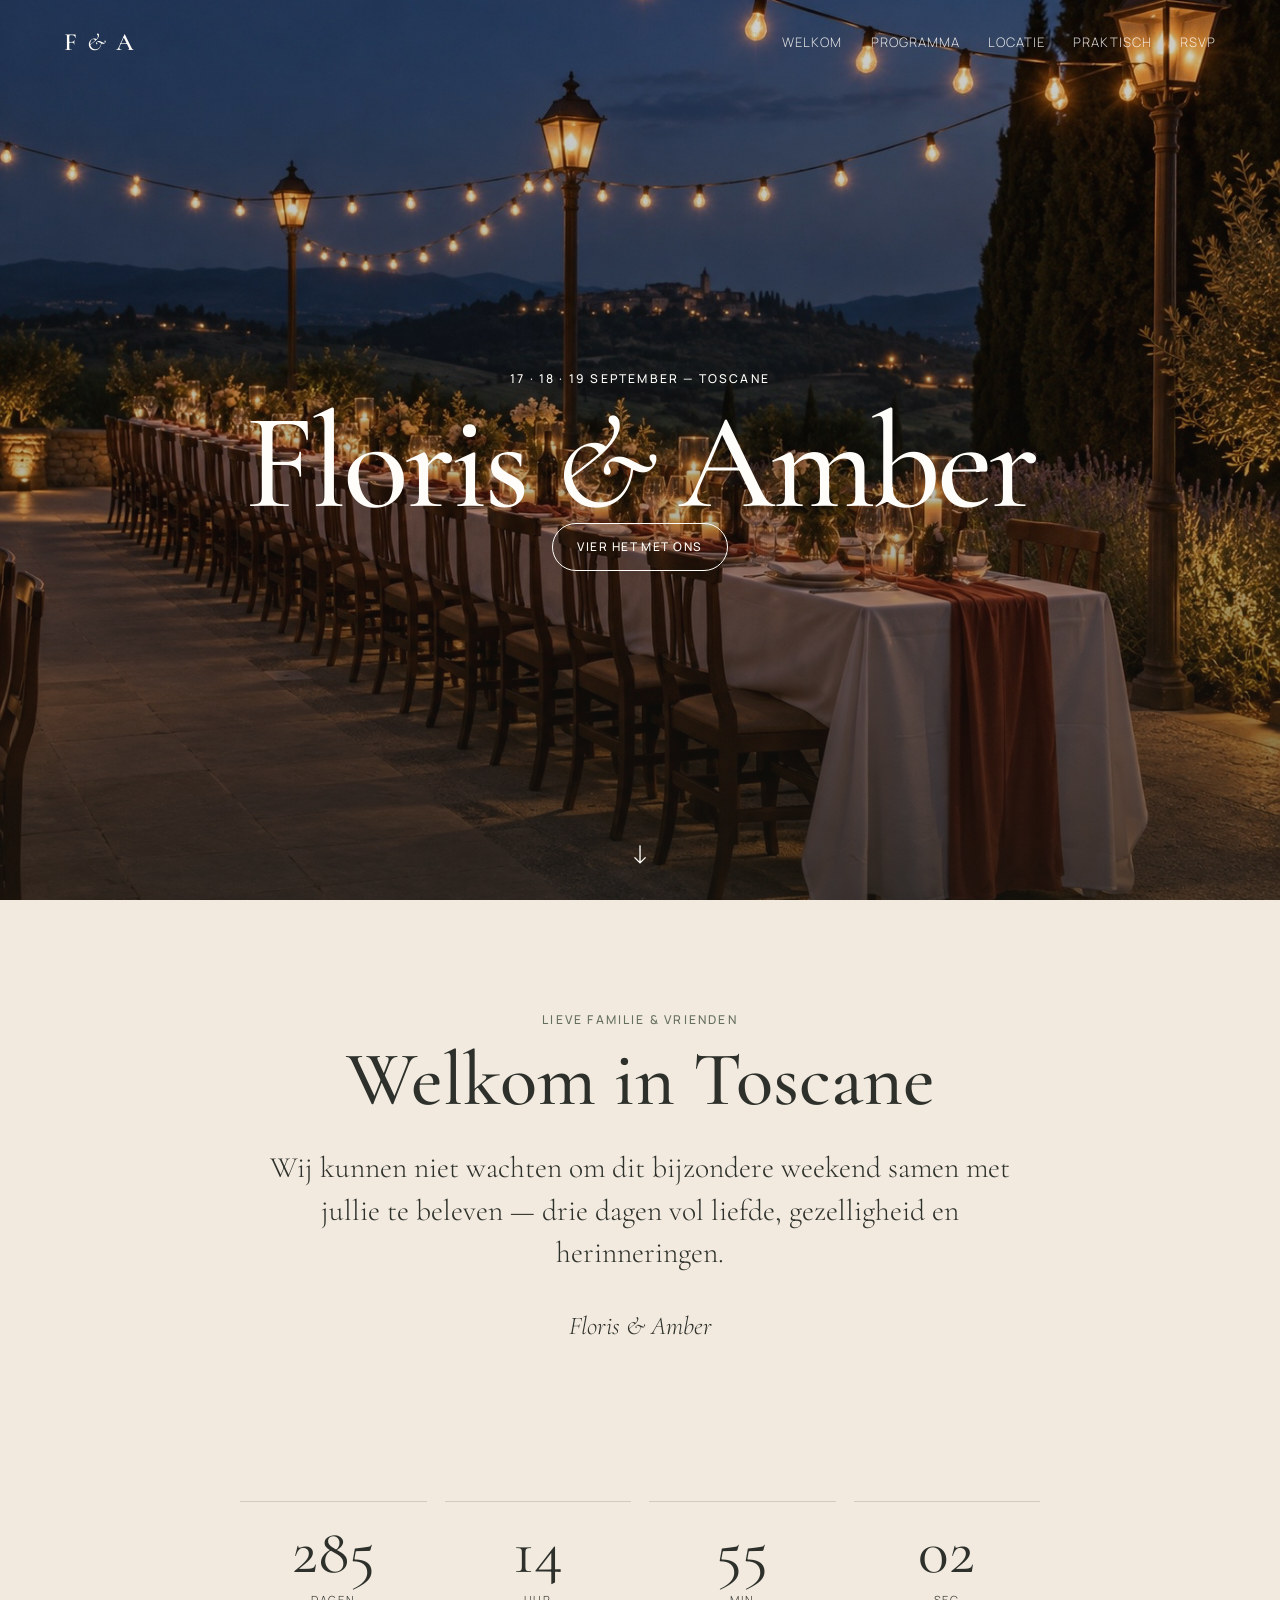
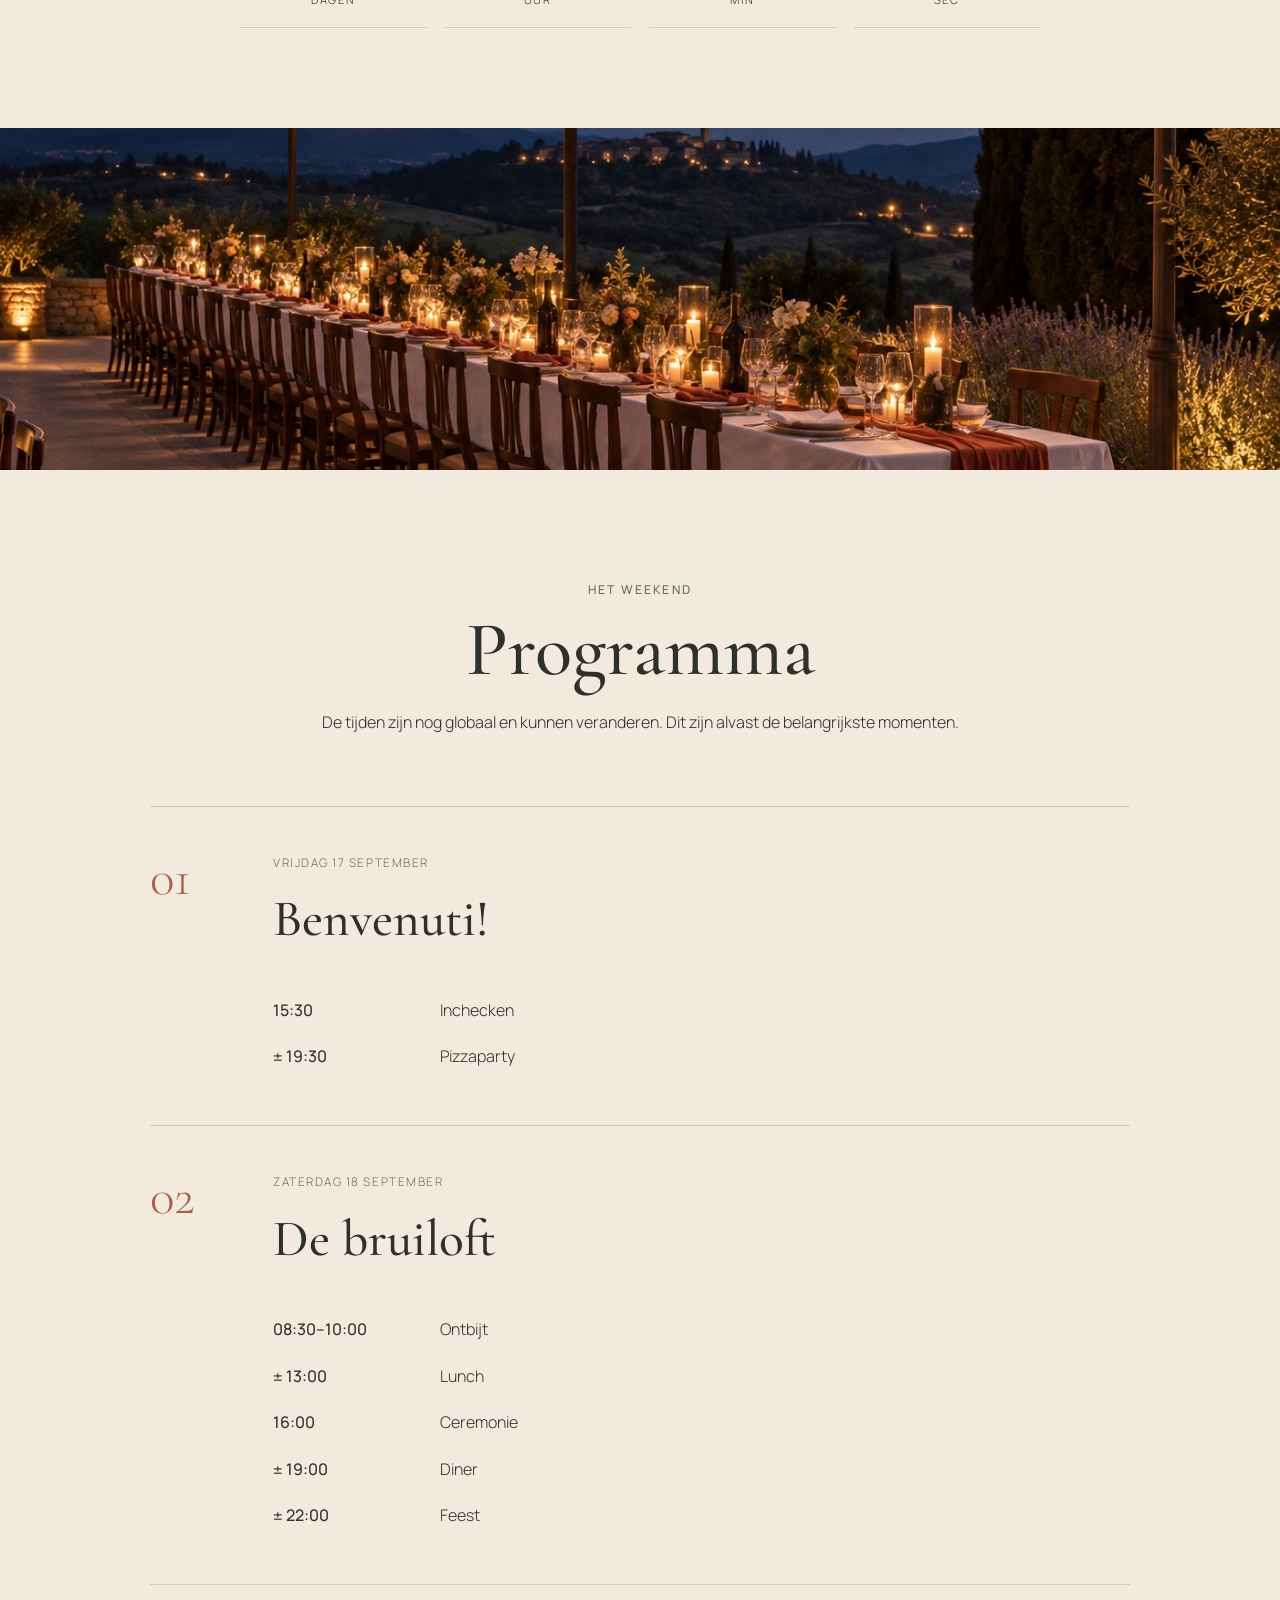
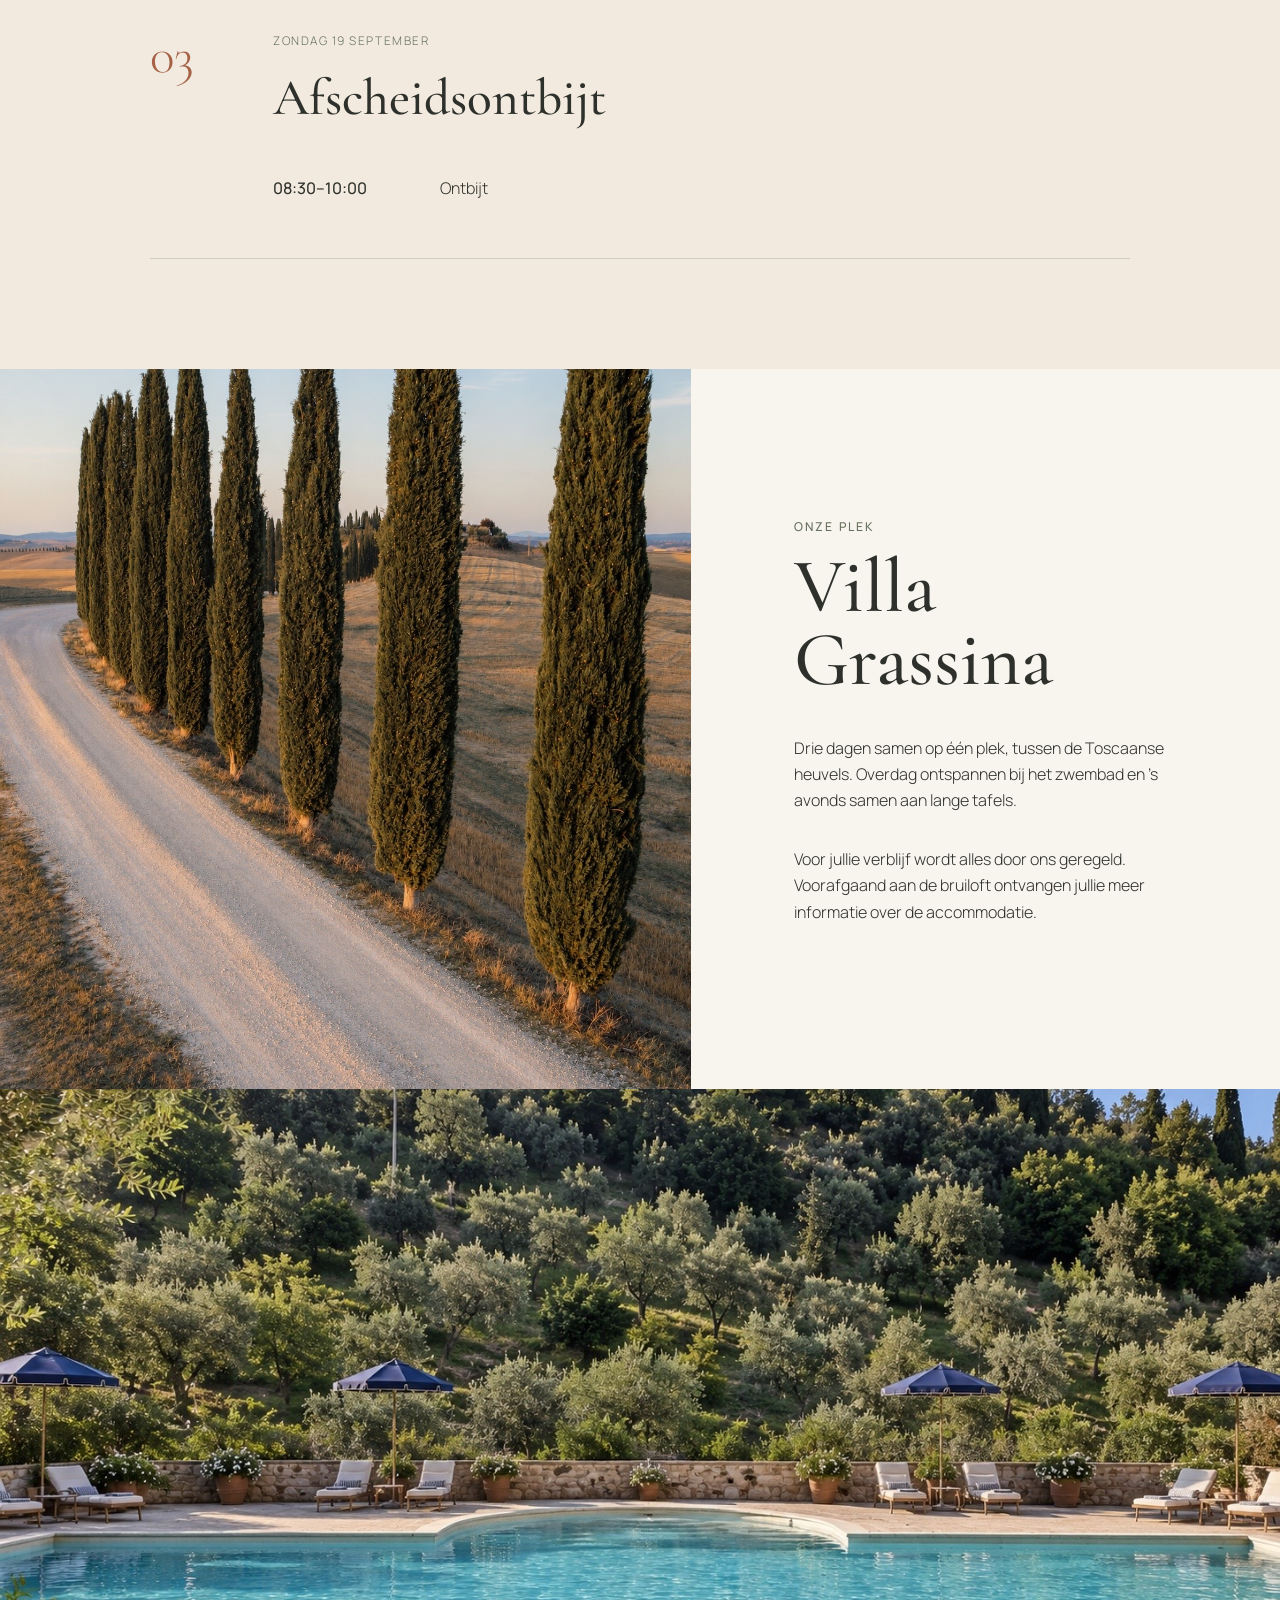
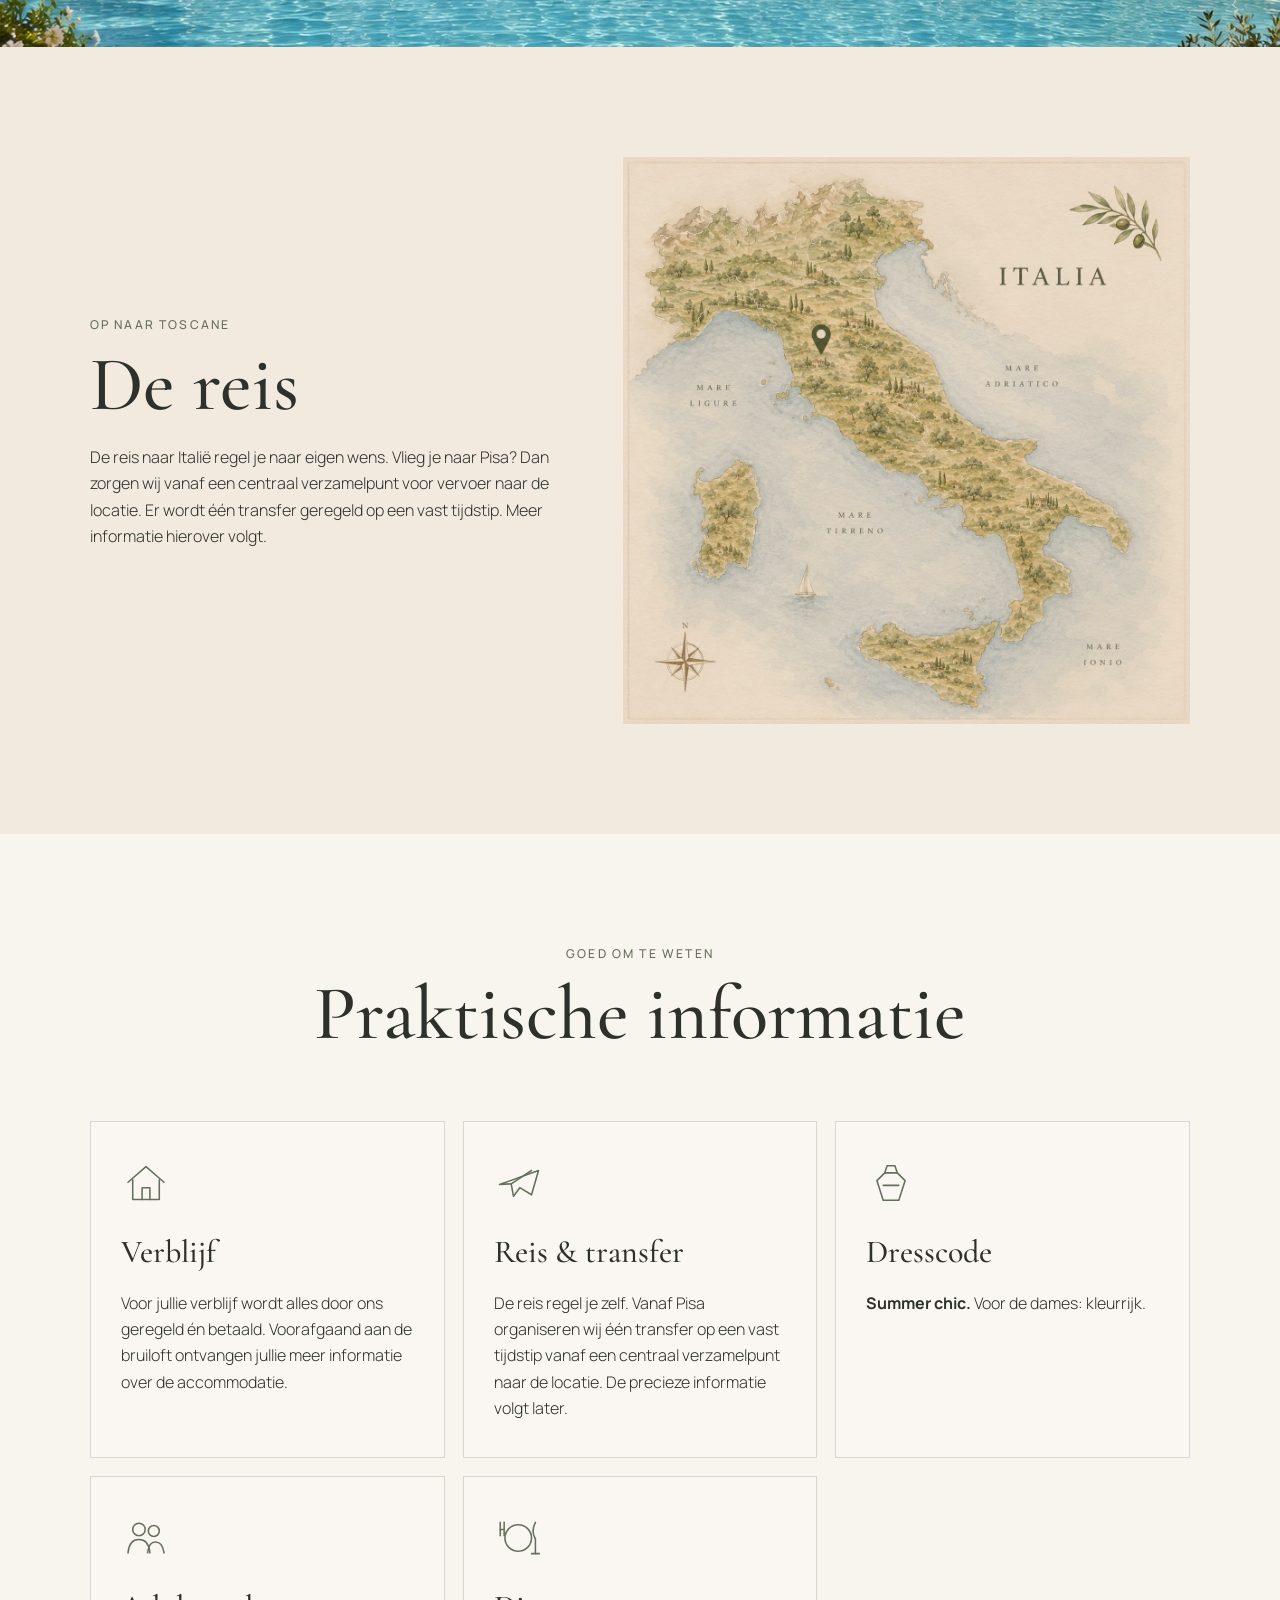
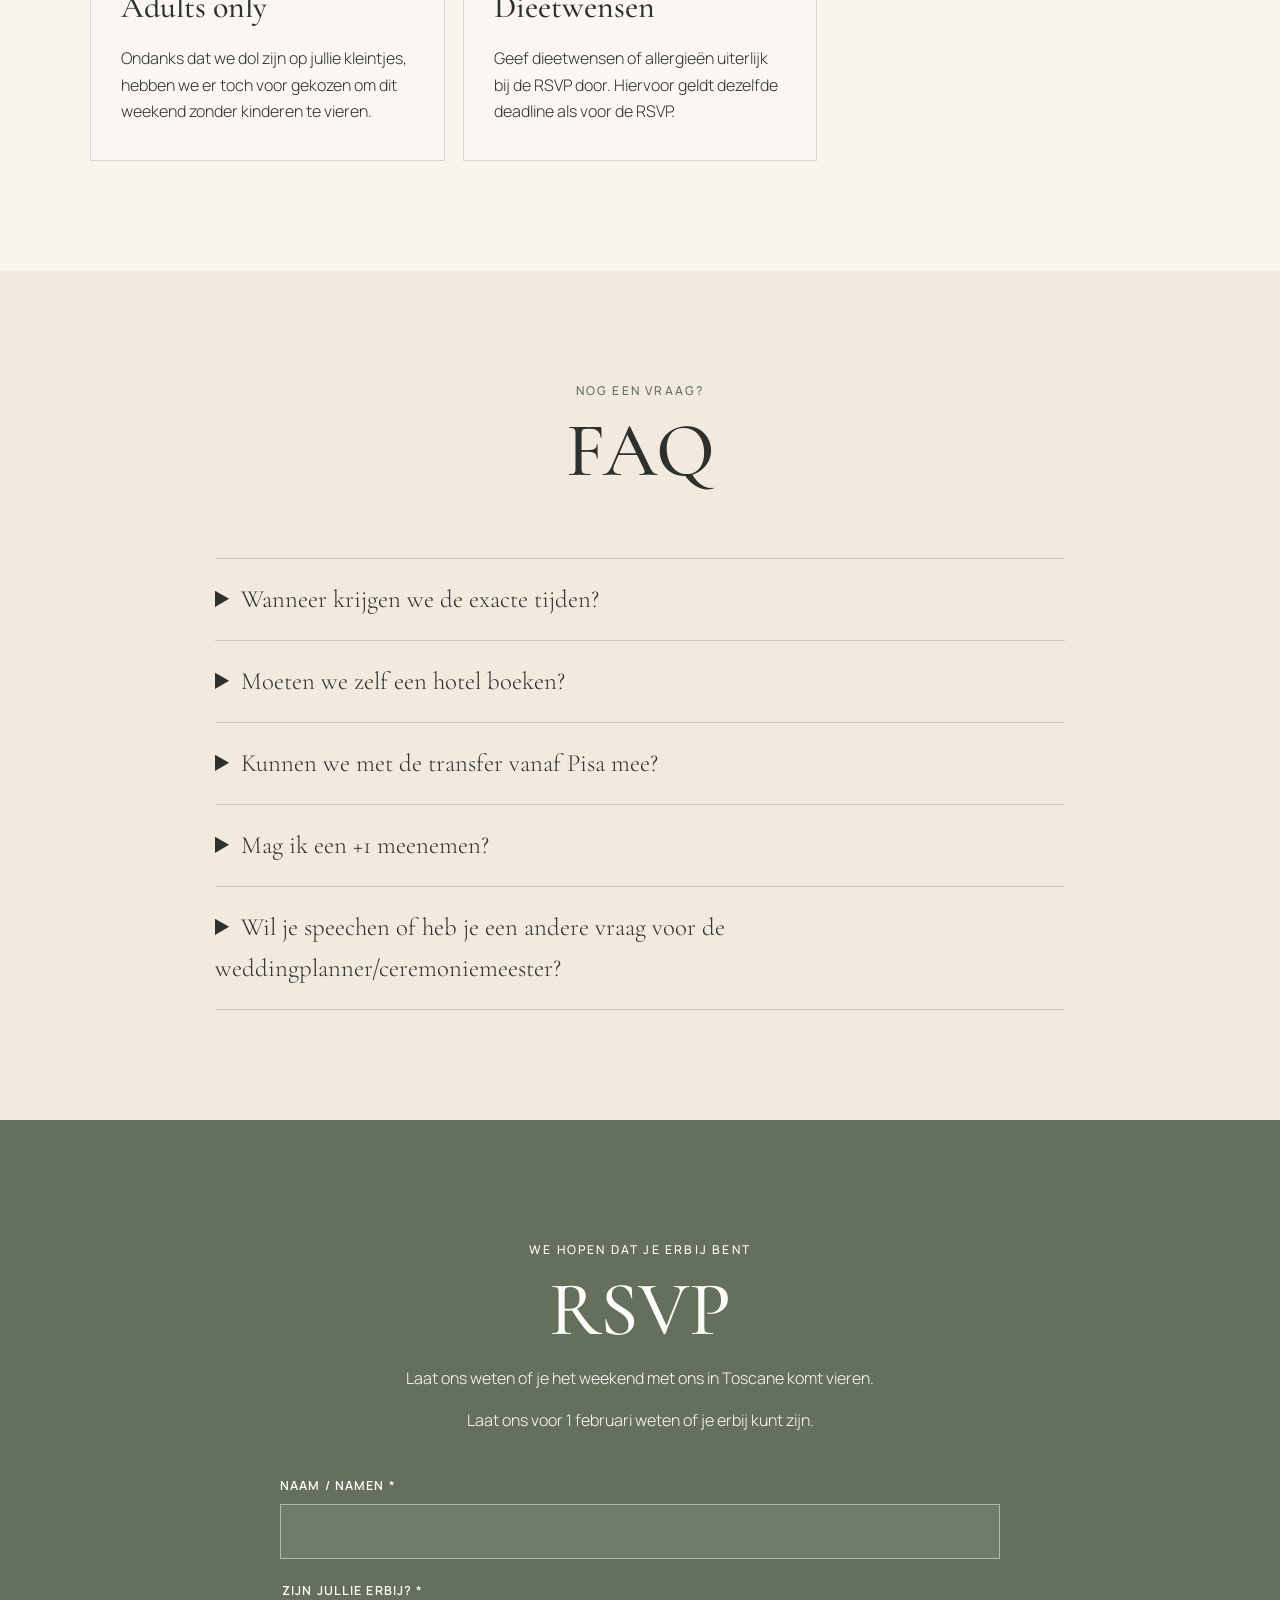
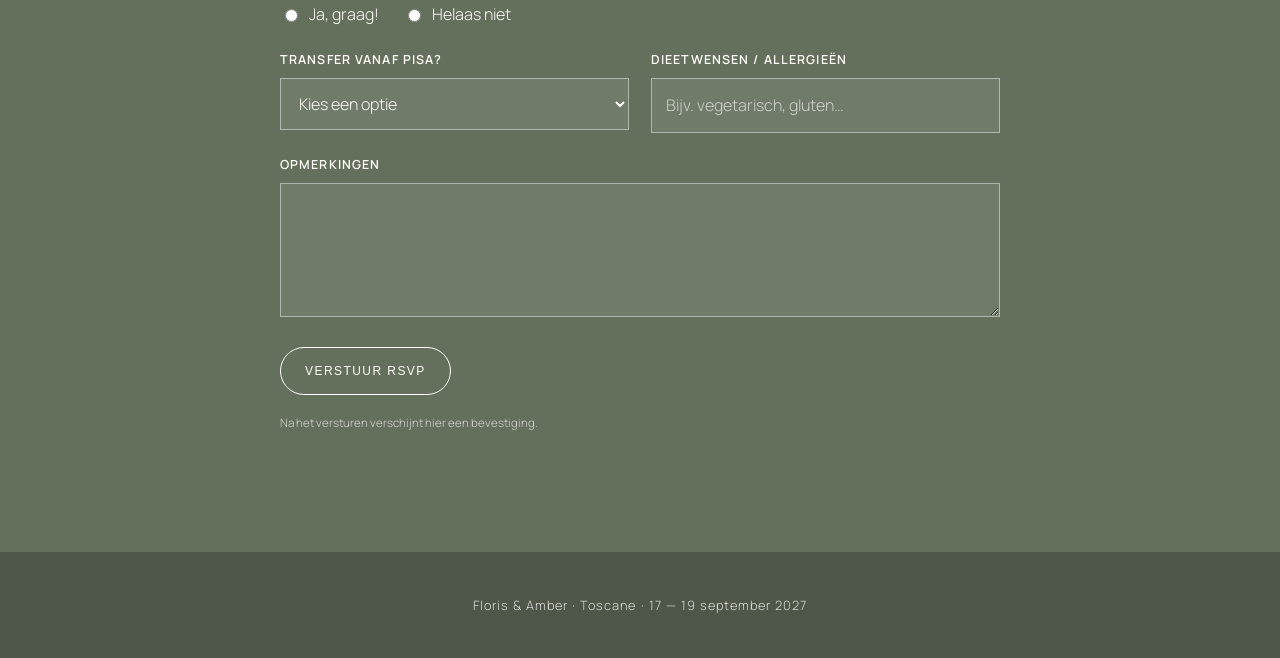
==== commit 1dc64ae8: "Add files via upload" ====
--- a/index.html
+++ b/index.html
@@ -10,15 +10,6 @@
   <link rel="preconnect" href="https://fonts.gstatic.com" crossorigin>
   <link href="https://fonts.googleapis.com/css2?family=Cormorant+Garamond:ital,wght@0,400;0,500;0,600;1,400&family=Manrope:wght@300;400;500;600&display=swap" rel="stylesheet">
   <link rel="stylesheet" href="styles.css" />
-
-  <style>
-    @media (min-width: 821px) {
-      .image-break-pool {
-        min-height: 44vh;
-        background-position: center center;
-      }
-    }
-  </style>
 </head>
 <body>
   <header class="site-header" id="top">
@@ -113,7 +104,7 @@
           <div>
             <p class="day-date">Zondag 19 september</p>
             <h3>Afscheidsontbijt</h3>
-            <div class="schedule-row"><span>08:30–10:00</span><p></p></div>
+            <div class="schedule-row"><span>08:30–10:00</span><p>Ontbijt</p></div>
           </div>
         </article>
       </div>
@@ -265,45 +256,5 @@
   </footer>
 
   <script src="script.js"></script>
-
-  <script>
-    (() => {
-      const form = document.querySelector(".rsvp-form");
-      const thanks = document.getElementById("rsvp-thanks");
-      if (!form || !thanks) return;
-
-      const button = form.querySelector('button[type="submit"]');
-
-      form.addEventListener("submit", async (event) => {
-        event.preventDefault();
-
-        const originalText = button.textContent;
-        button.disabled = true;
-        button.textContent = "Even versturen…";
-
-        try {
-          const data = Object.fromEntries(new FormData(form).entries());
-          const response = await fetch(form.action, {
-            method: "POST",
-            headers: {
-              "Content-Type": "application/json",
-              "Accept": "application/json"
-            },
-            body: JSON.stringify(data)
-          });
-
-          if (!response.ok) throw new Error("RSVP kon niet worden verstuurd");
-
-          form.reset();
-          thanks.hidden = false;
-          button.textContent = "RSVP verstuurd ✓";
-        } catch (error) {
-          button.disabled = false;
-          button.textContent = originalText;
-          alert("Het versturen is niet gelukt. Probeer het alsjeblieft nog een keer.");
-        }
-      });
-    })();
-  </script>
 </body>
 </html>
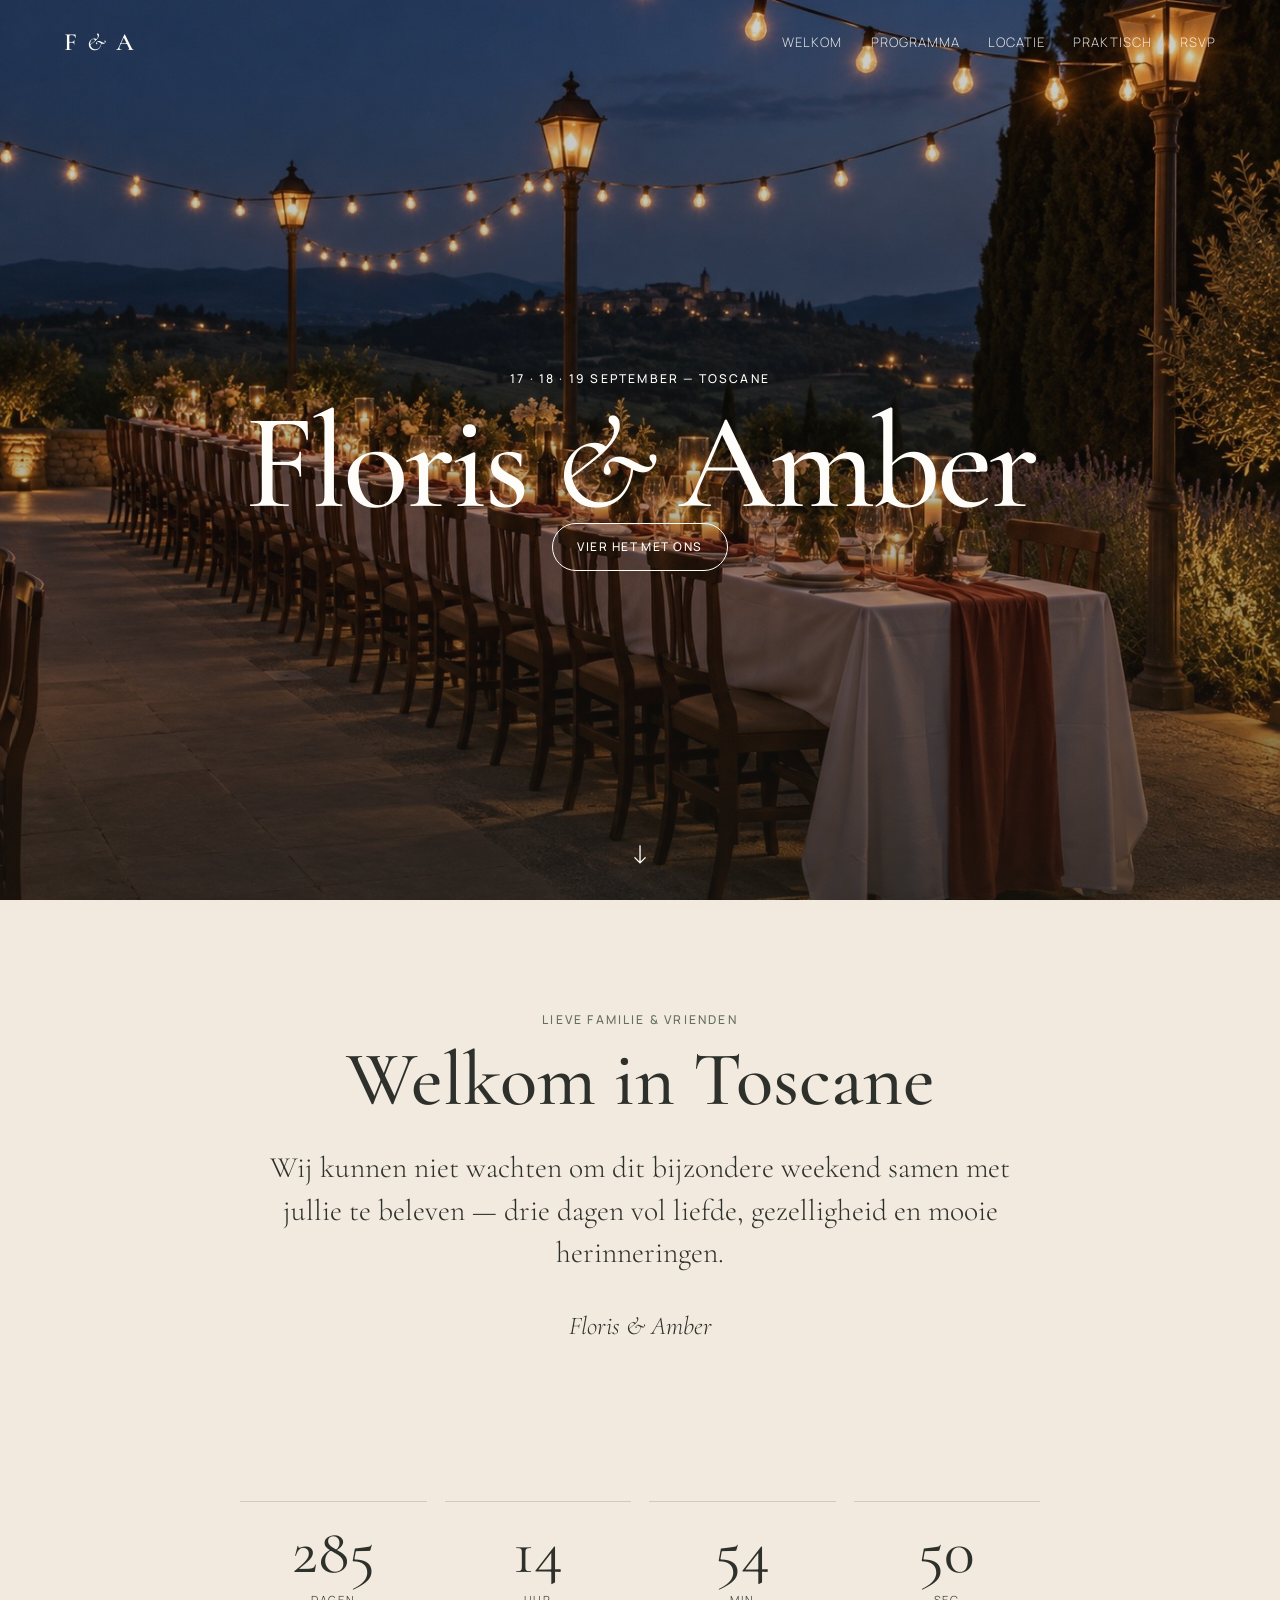
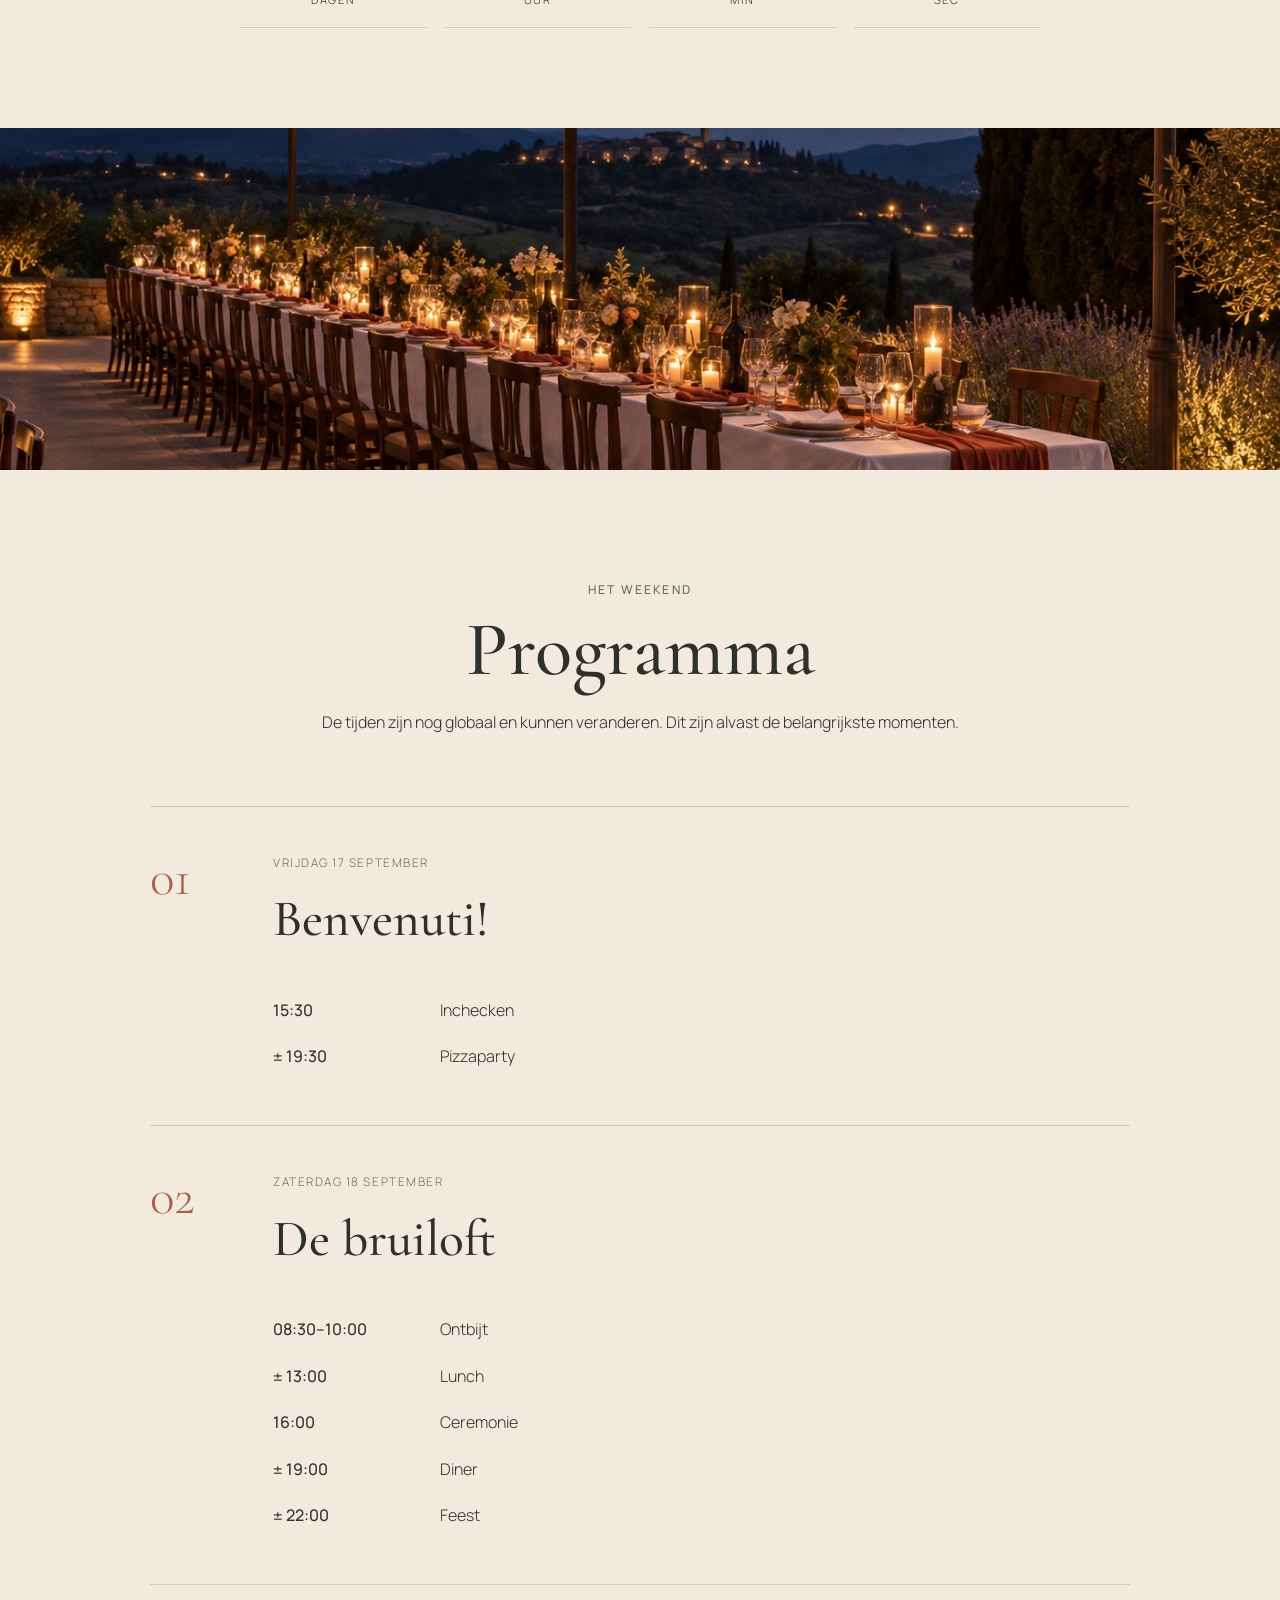
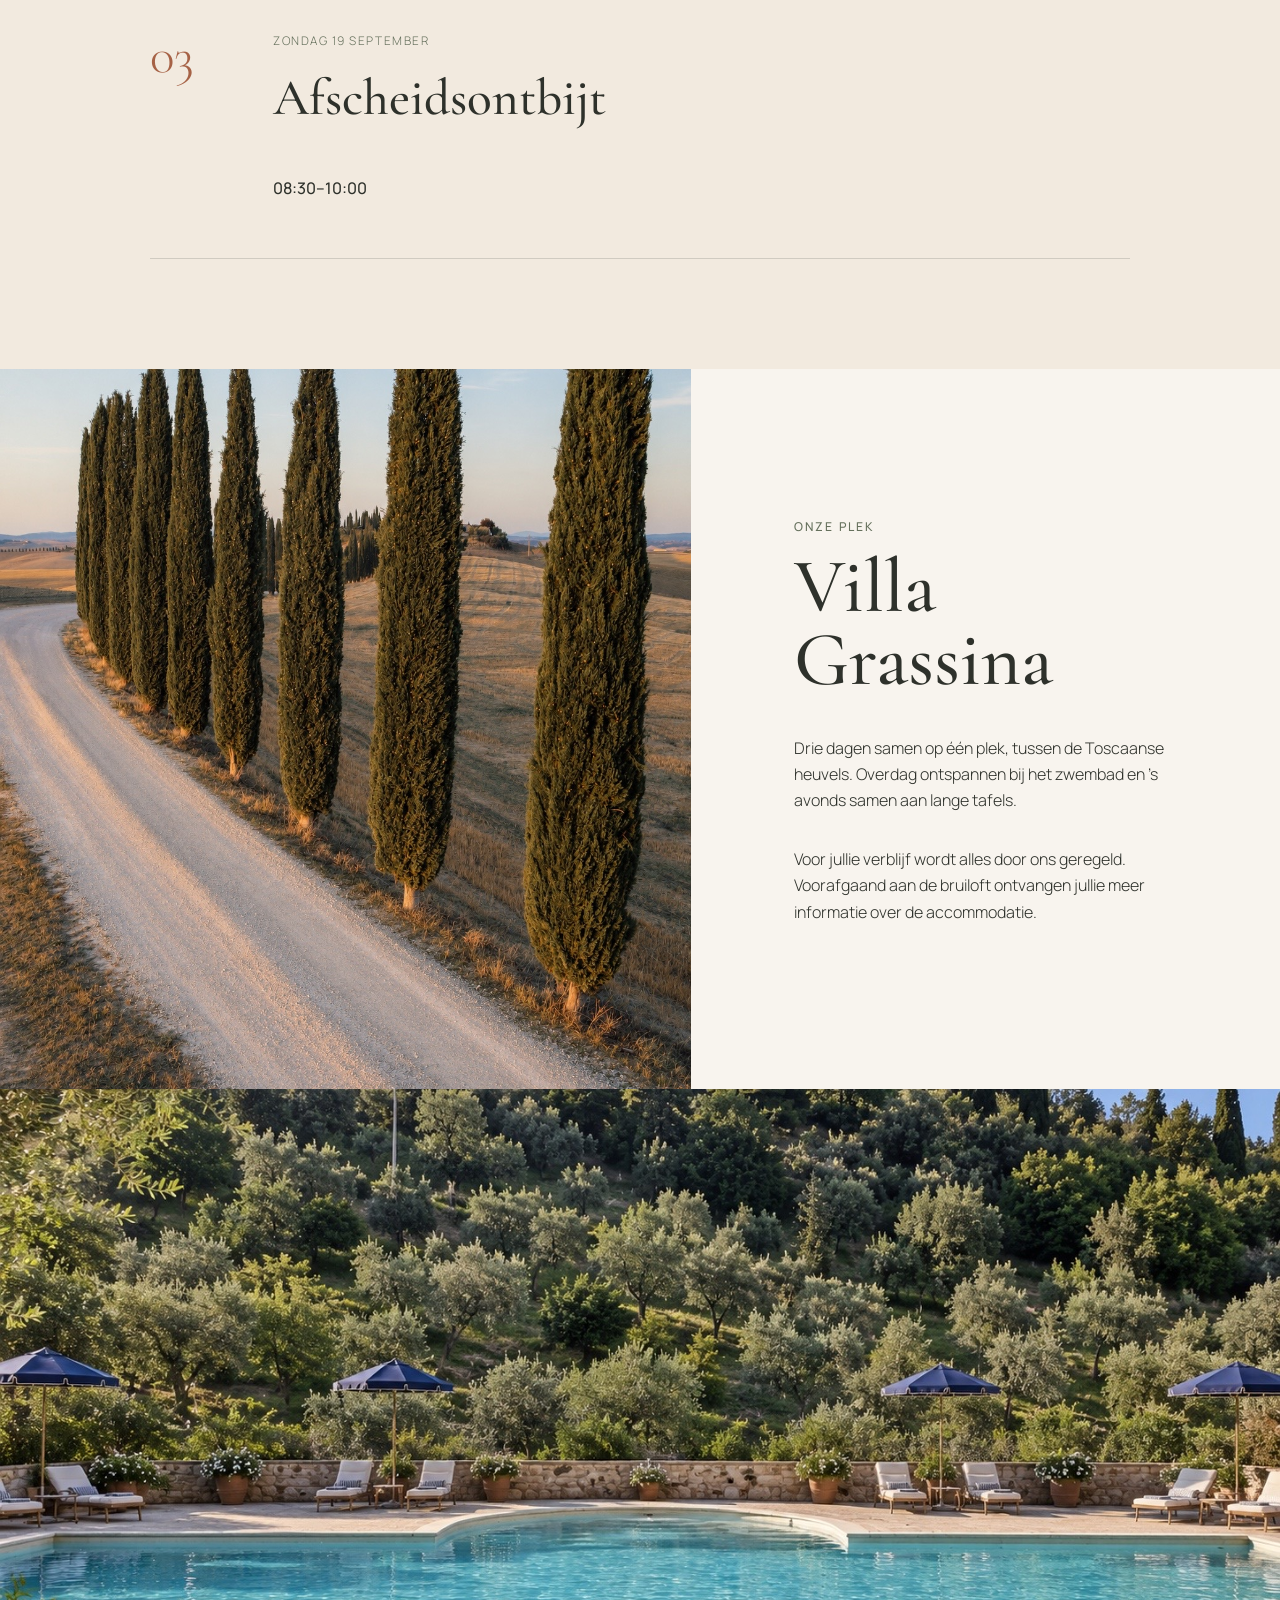
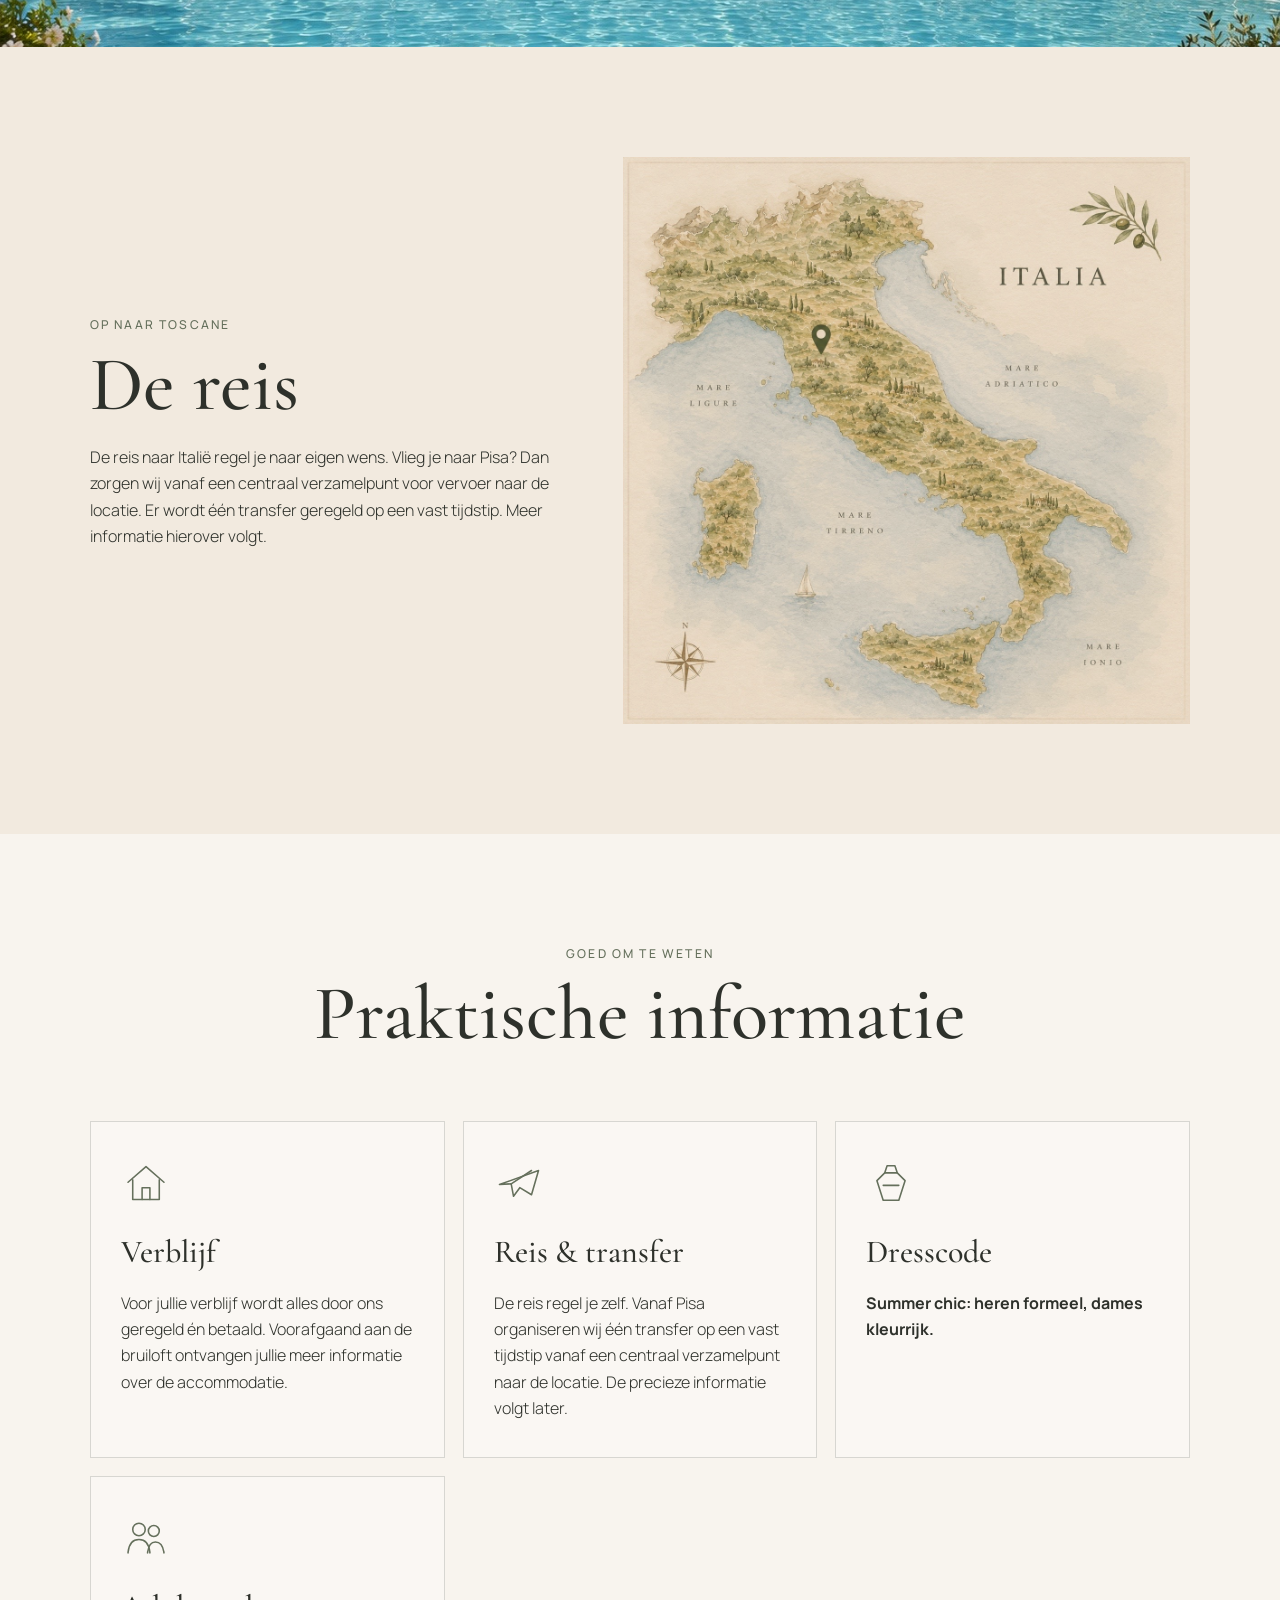
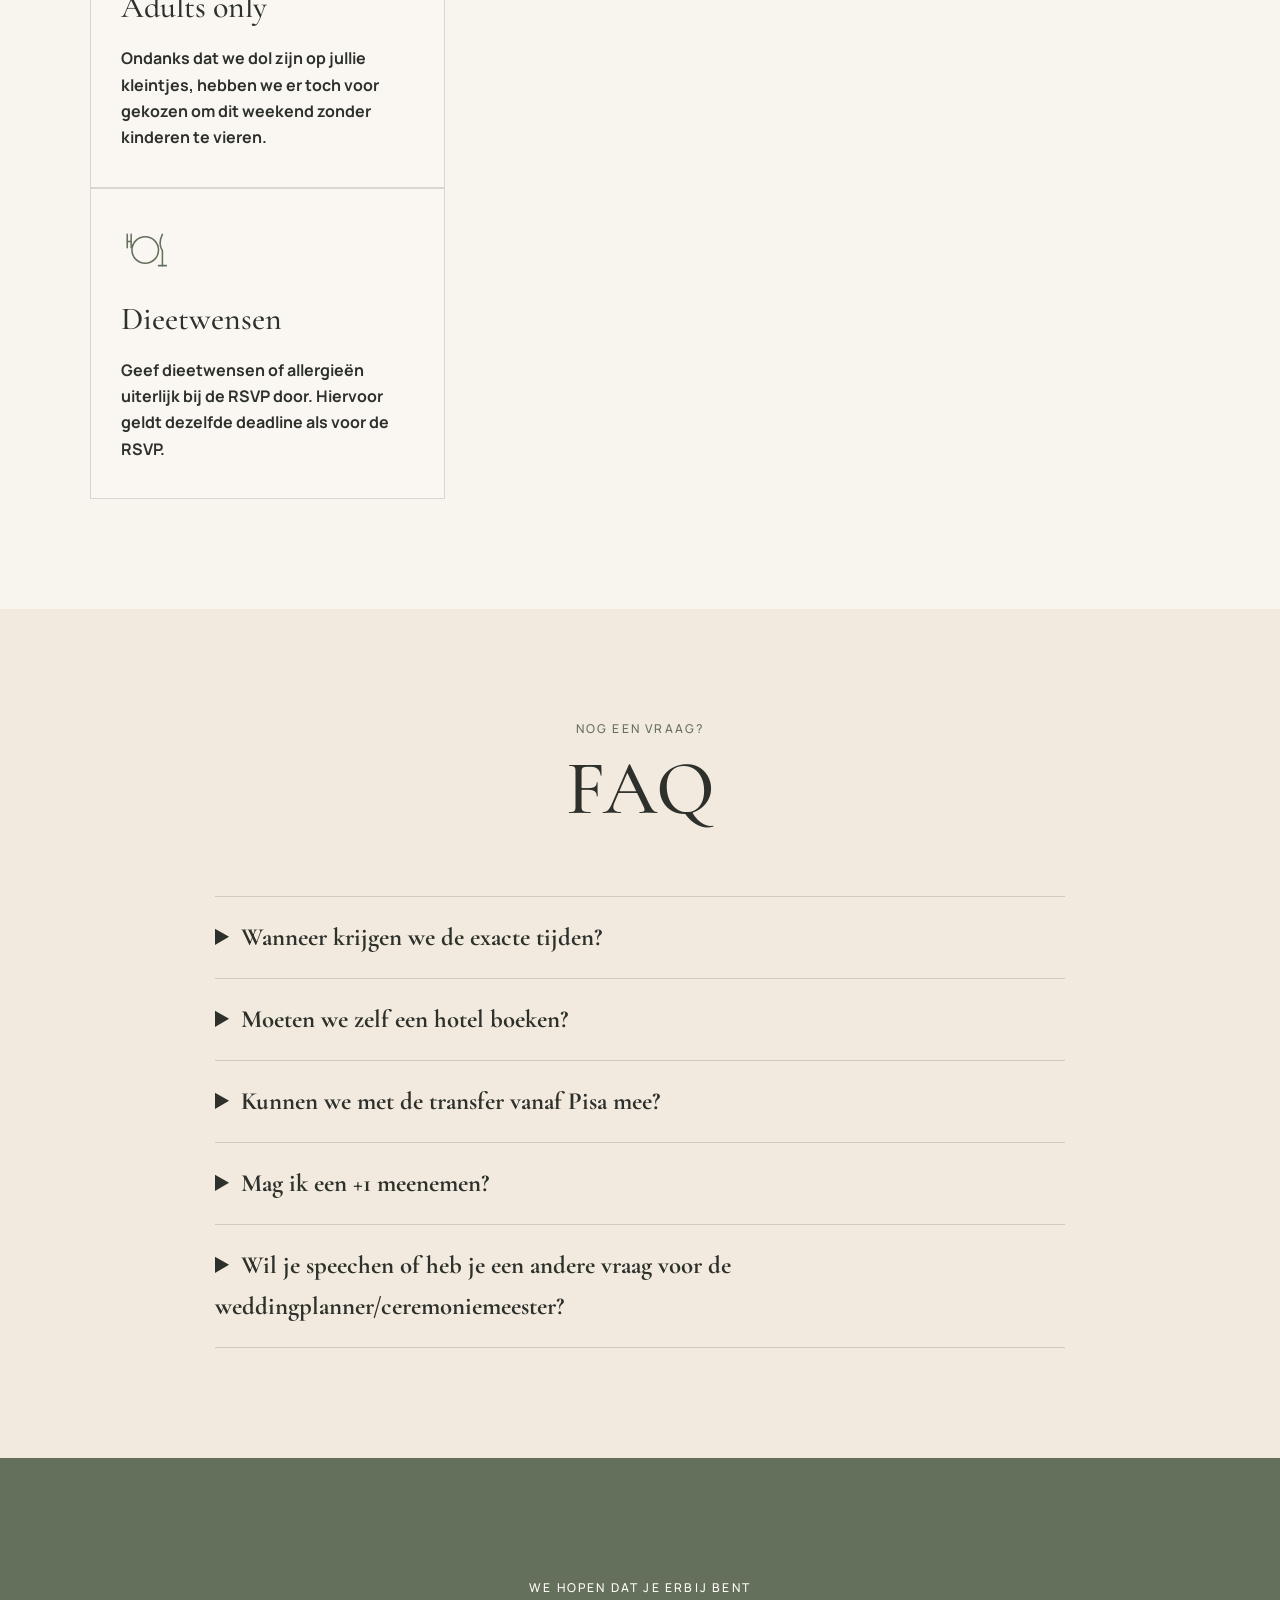
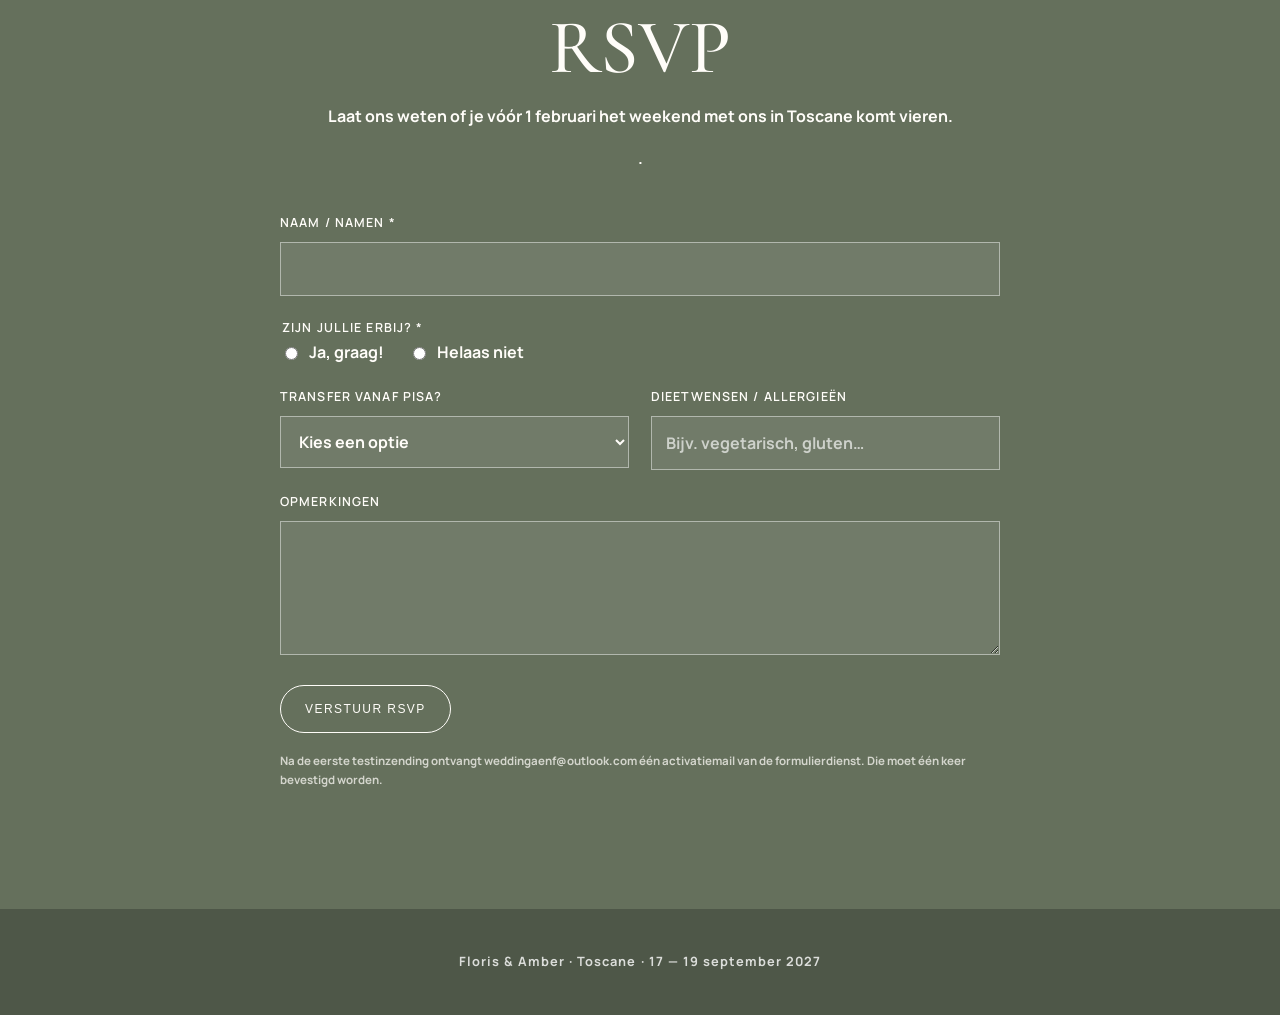
==== commit c48e4db7: "Update index.html" ====
--- a/index.html
+++ b/index.html
@@ -50,7 +50,7 @@
       <div class="narrow reveal">
         <p class="eyebrow dark">Lieve familie & vrienden</p>
         <h2>Welkom in Toscane</h2>
-        <p class="lead">Wij kunnen niet wachten om dit bijzondere weekend samen met jullie te beleven — drie dagen vol liefde, gezelligheid en herinneringen.</p>
+        <p class="lead">Wij kunnen niet wachten om dit bijzondere weekend samen met jullie te beleven — drie dagen vol liefde, gezelligheid en mooie herinneringen.</p>
         <p class="signature">Floris & Amber</p>
       </div>
     </section>
@@ -104,7 +104,7 @@
           <div>
             <p class="day-date">Zondag 19 september</p>
             <h3>Afscheidsontbijt</h3>
-            <div class="schedule-row"><span>08:30–10:00</span><p>Ontbijt</p></div>
+            <div class="schedule-row"><span>08:30–10:00</span><p></p></div>
           </div>
         </article>
       </div>
@@ -162,7 +162,7 @@
             <svg viewBox="0 0 64 64"><path d="M27 10h10l3 9 10 10-8 25H22l-8-25 10-10Z"/><path d="M24 19h16"/><path d="m22 35 20 0"/></svg>
           </div>
           <h3>Dresscode</h3>
-          <p><strong>Summer chic.</strong> Voor de dames: kleurrijk.</p>
+          <p><strong>Summer chic: heren formeel, dames kleurrijk.</p>
         </article>
 
         <article class="card reveal">
@@ -201,9 +201,9 @@
       <div class="rsvp-inner reveal">
         <p class="eyebrow">We hopen dat je erbij bent</p>
         <h2>RSVP</h2>
-        <p>Laat ons weten of je het weekend met ons in Toscane komt vieren.</p>
-
-        <p class="rsvp-deadline">Laat ons voor 1 februari weten of je erbij kunt zijn.</p>
+        <p>Laat ons weten of je vóór 1 februari het weekend met ons in Toscane komt vieren.</p>
+
+        <p class="rsvp-deadline">.</p>
         <form class="rsvp-form" action="https://submit-form.com/VcaKfPl2p" method="POST">
           <input type="hidden" name="_email.subject" value="Nieuwe RSVP — Floris & Amber">
           <input type="text" name="_honeypot" class="hidden-field" tabindex="-1" autocomplete="off">
@@ -243,13 +243,14 @@
             </label>
           </div>
 
-          <button class="button rsvp-button" type="submit">Verstuur RSVP</button>
-          <p class="form-note">Na het versturen verschijnt hier een bevestiging.</p>
+              <button class="button rsvp-button" type="submit">Verstuur RSVP</button>
+          <p class="form-note">Na de eerste testinzending ontvangt weddingaenf@outlook.com één activatiemail van de formulierdienst. Die moet één keer bevestigd worden.</p>
           <p class="rsvp-thanks" id="rsvp-thanks" hidden>Dankjewel! Jullie RSVP is verstuurd. 🤍</p>
         </form>
       </div>
     </section>
   </main>
+
 
   <footer>
     <p>Floris & Amber · Toscane · 17 — 19 september 2027</p>
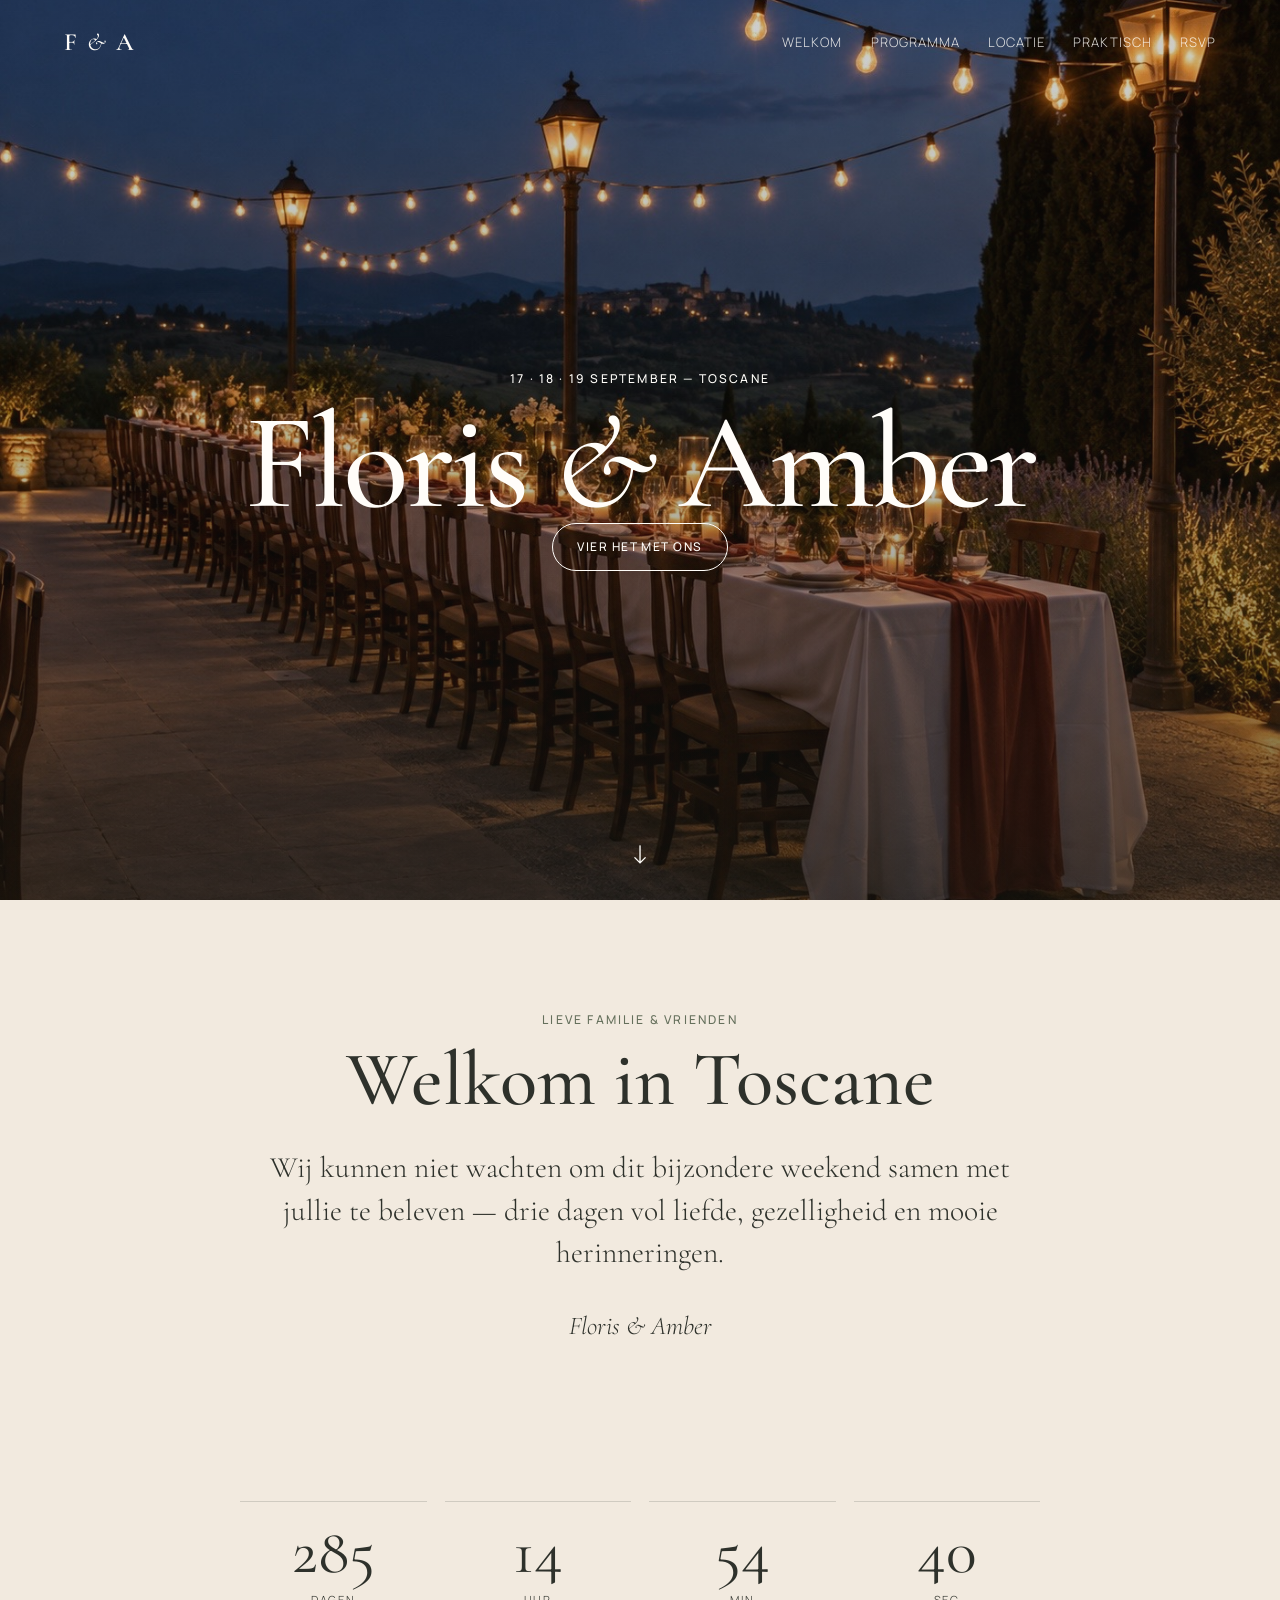
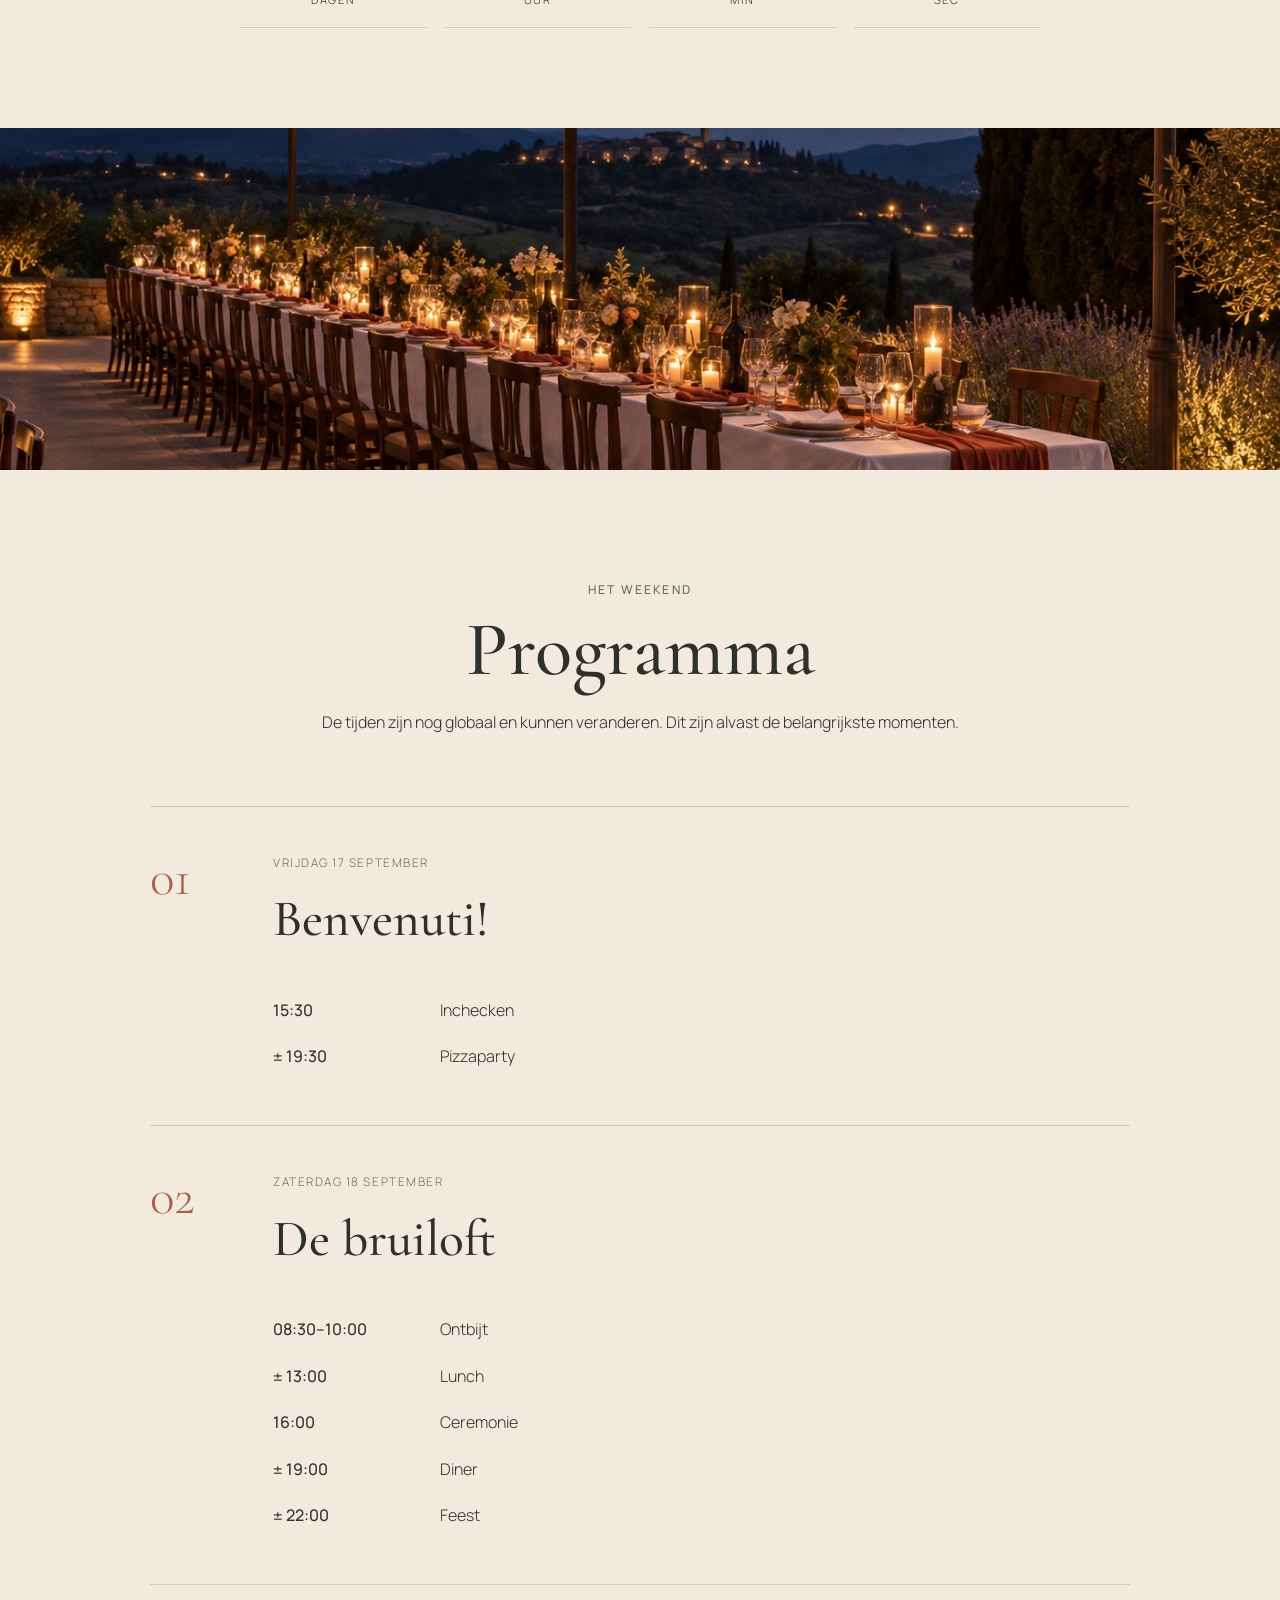
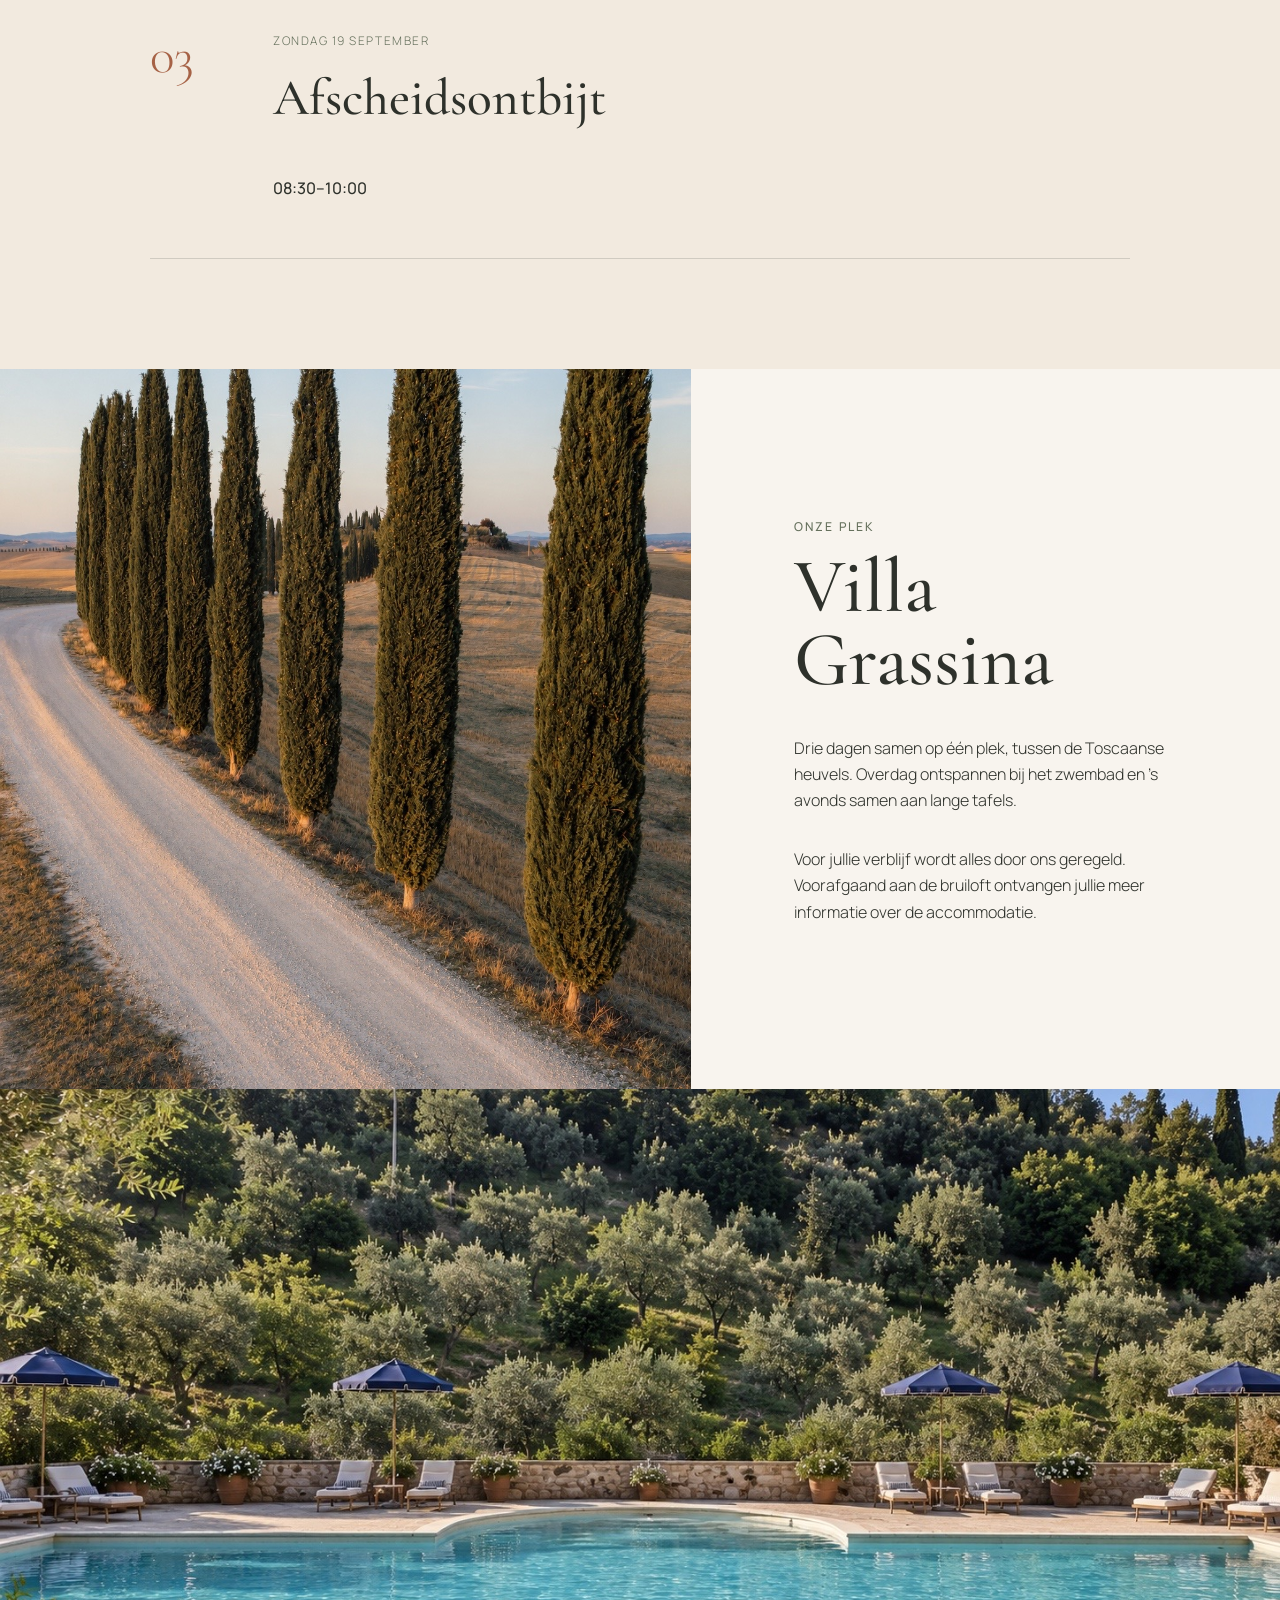
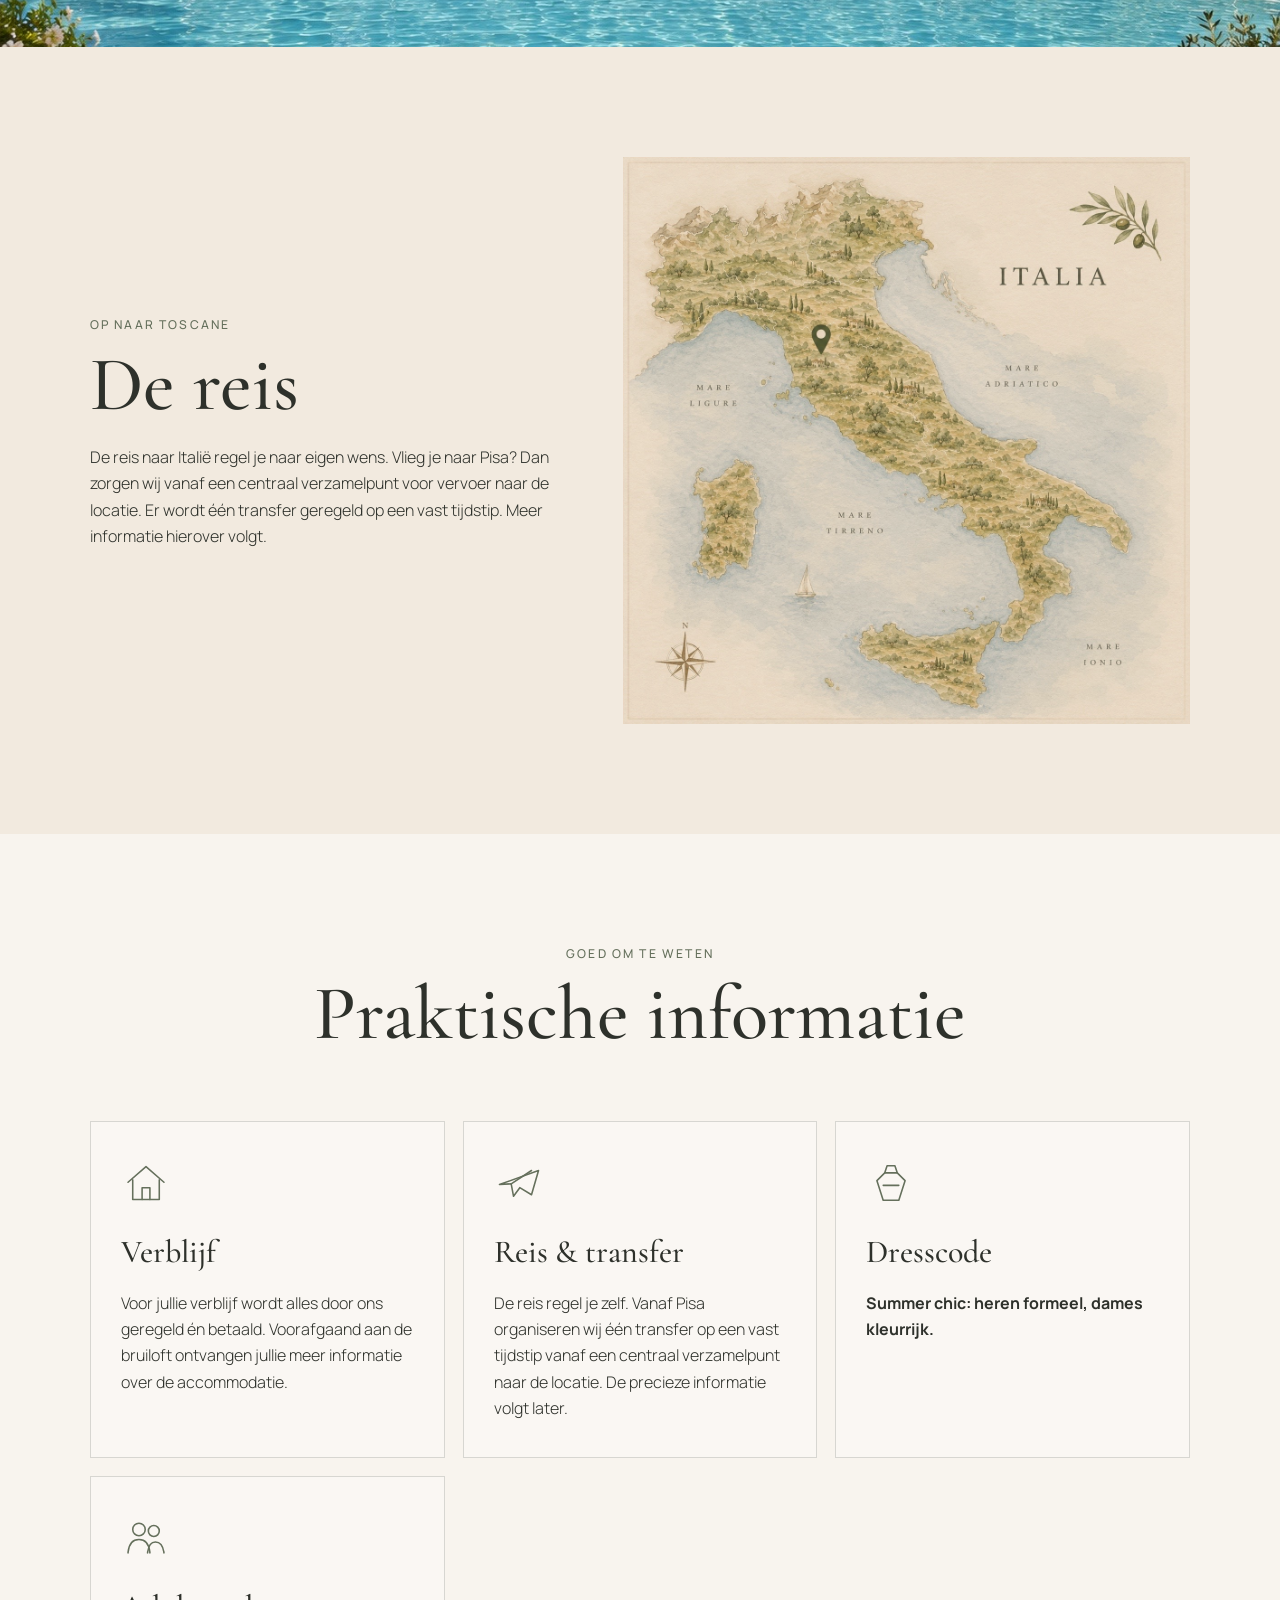
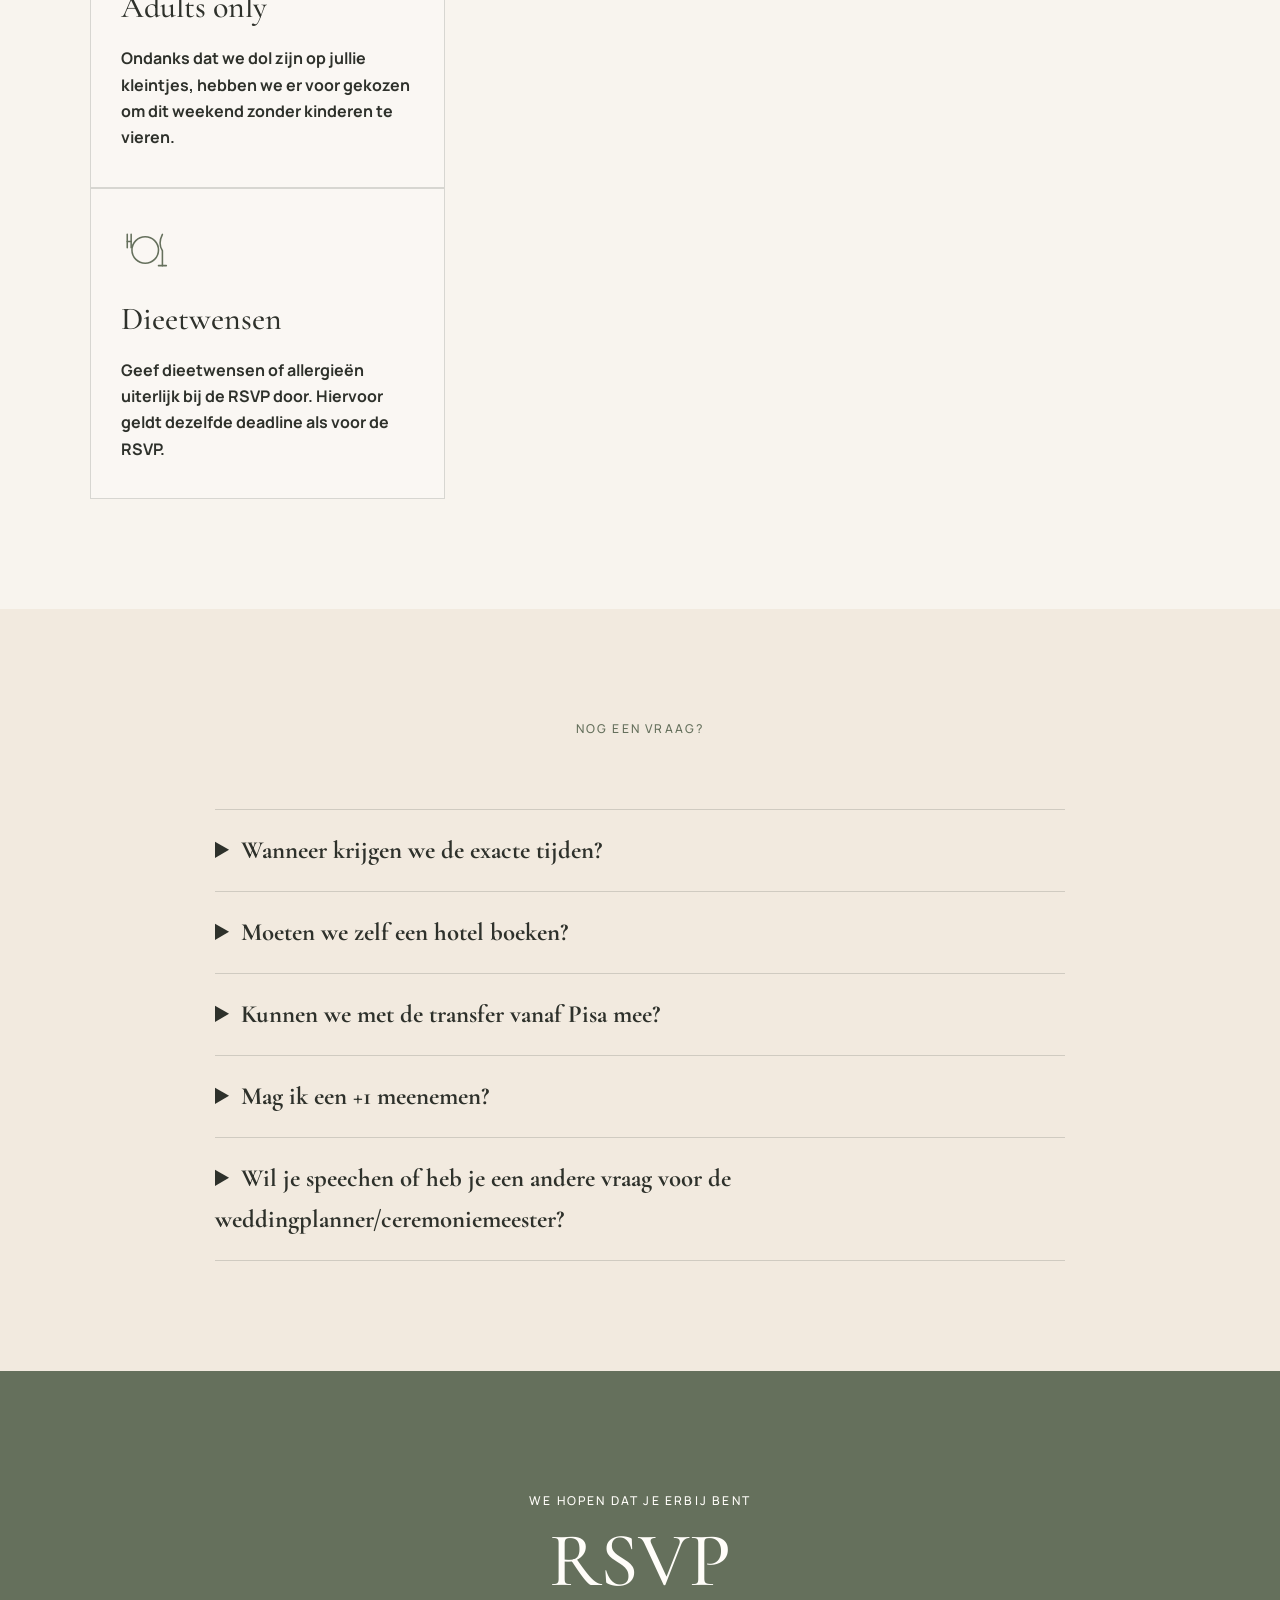
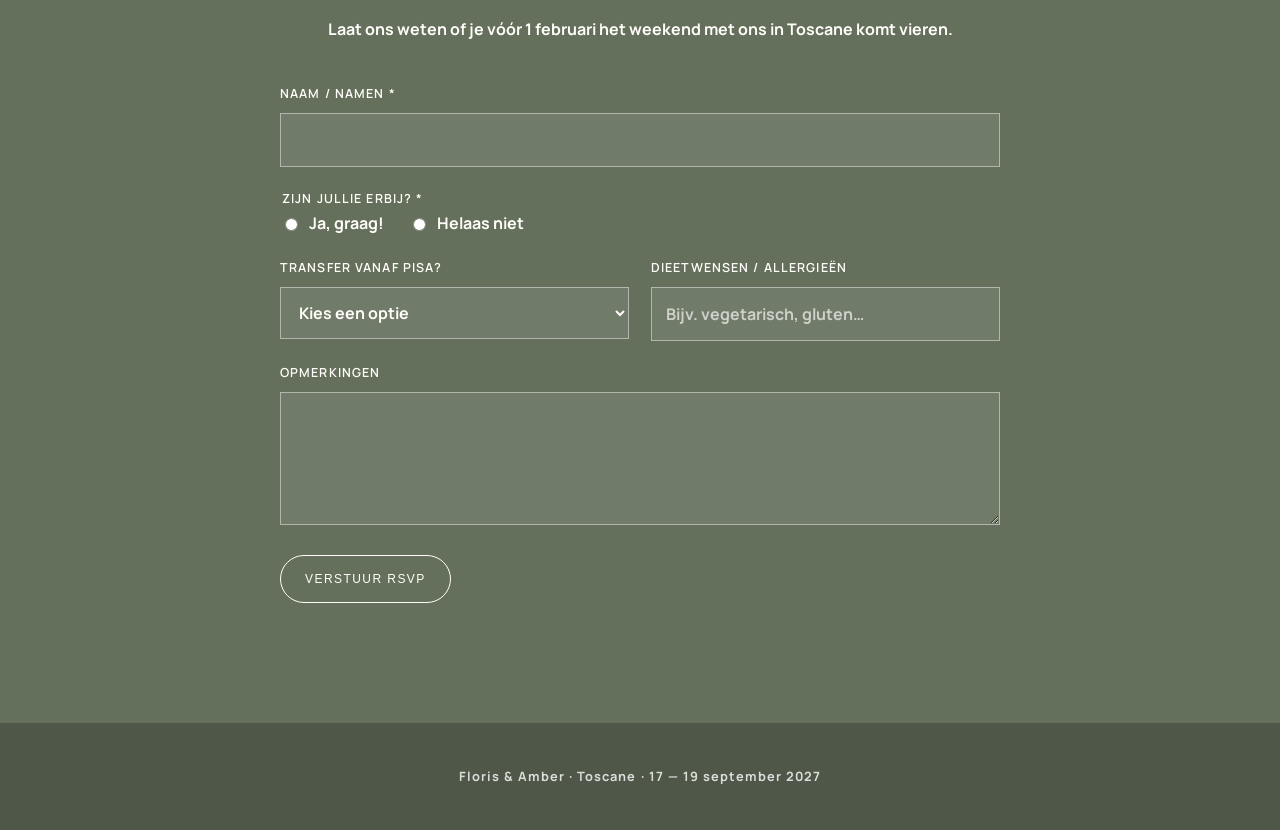
==== commit 56468904: "Update index.html" ====
--- a/index.html
+++ b/index.html
@@ -170,7 +170,7 @@
             <svg viewBox="0 0 64 64"><circle cx="23" cy="21" r="8"/><circle cx="42" cy="23" r="7"/><path d="M9 51c1-11 6-17 14-17s13 6 14 17"/><path d="M34 51c1-9 4-14 10-14 7 0 10 6 11 14"/></svg>
           </div>
           <h3>Adults only</h3>
-          <p>Ondanks dat we dol zijn op jullie kleintjes, hebben we er toch voor gekozen om dit weekend zonder kinderen te vieren.</p>
+          <p>Ondanks dat we dol zijn op jullie kleintjes, hebben we er voor gekozen om dit weekend zonder kinderen te vieren.</p>
         </article>
 
         <article class="card reveal">
@@ -187,7 +187,6 @@
       <div class="faq-wrap">
         <div class="section-heading reveal">
           <p class="eyebrow dark">Nog een vraag?</p>
-          <h2>FAQ</h2>
         </div>
         <details class="reveal"><summary>Wanneer krijgen we de exacte tijden?</summary><p>Zodra het programma definitief is, werken we de website bij met de laatste tijden en informatie.</p></details>
         <details class="reveal"><summary>Moeten we zelf een hotel boeken?</summary><p>Nee. Voor jullie verblijf tijdens het trouwweekend wordt alles door ons geregeld en betaald.</p></details>
@@ -203,7 +202,7 @@
         <h2>RSVP</h2>
         <p>Laat ons weten of je vóór 1 februari het weekend met ons in Toscane komt vieren.</p>
 
-        <p class="rsvp-deadline">.</p>
+        <p class="rsvp-deadline"></p>
         <form class="rsvp-form" action="https://submit-form.com/VcaKfPl2p" method="POST">
           <input type="hidden" name="_email.subject" value="Nieuwe RSVP — Floris & Amber">
           <input type="text" name="_honeypot" class="hidden-field" tabindex="-1" autocomplete="off">
@@ -244,7 +243,6 @@
           </div>
 
               <button class="button rsvp-button" type="submit">Verstuur RSVP</button>
-          <p class="form-note">Na de eerste testinzending ontvangt weddingaenf@outlook.com één activatiemail van de formulierdienst. Die moet één keer bevestigd worden.</p>
           <p class="rsvp-thanks" id="rsvp-thanks" hidden>Dankjewel! Jullie RSVP is verstuurd. 🤍</p>
         </form>
       </div>
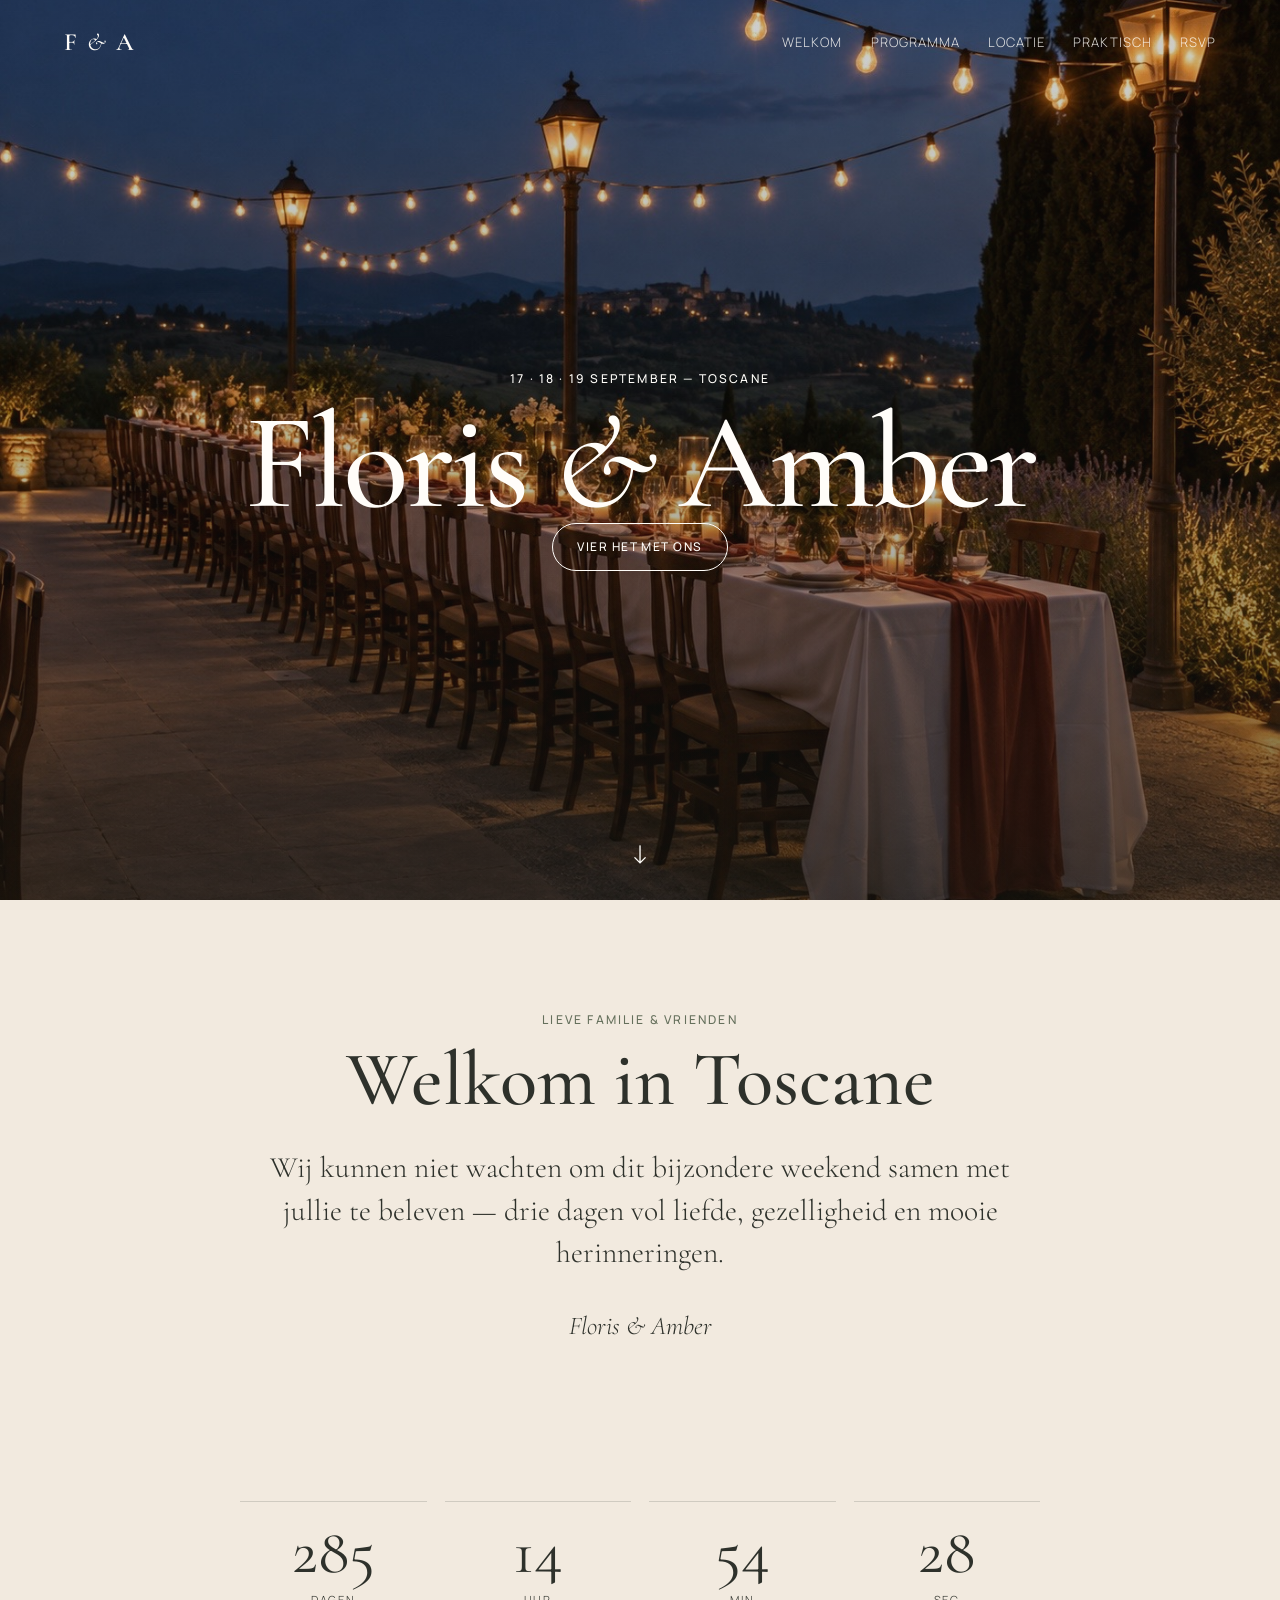
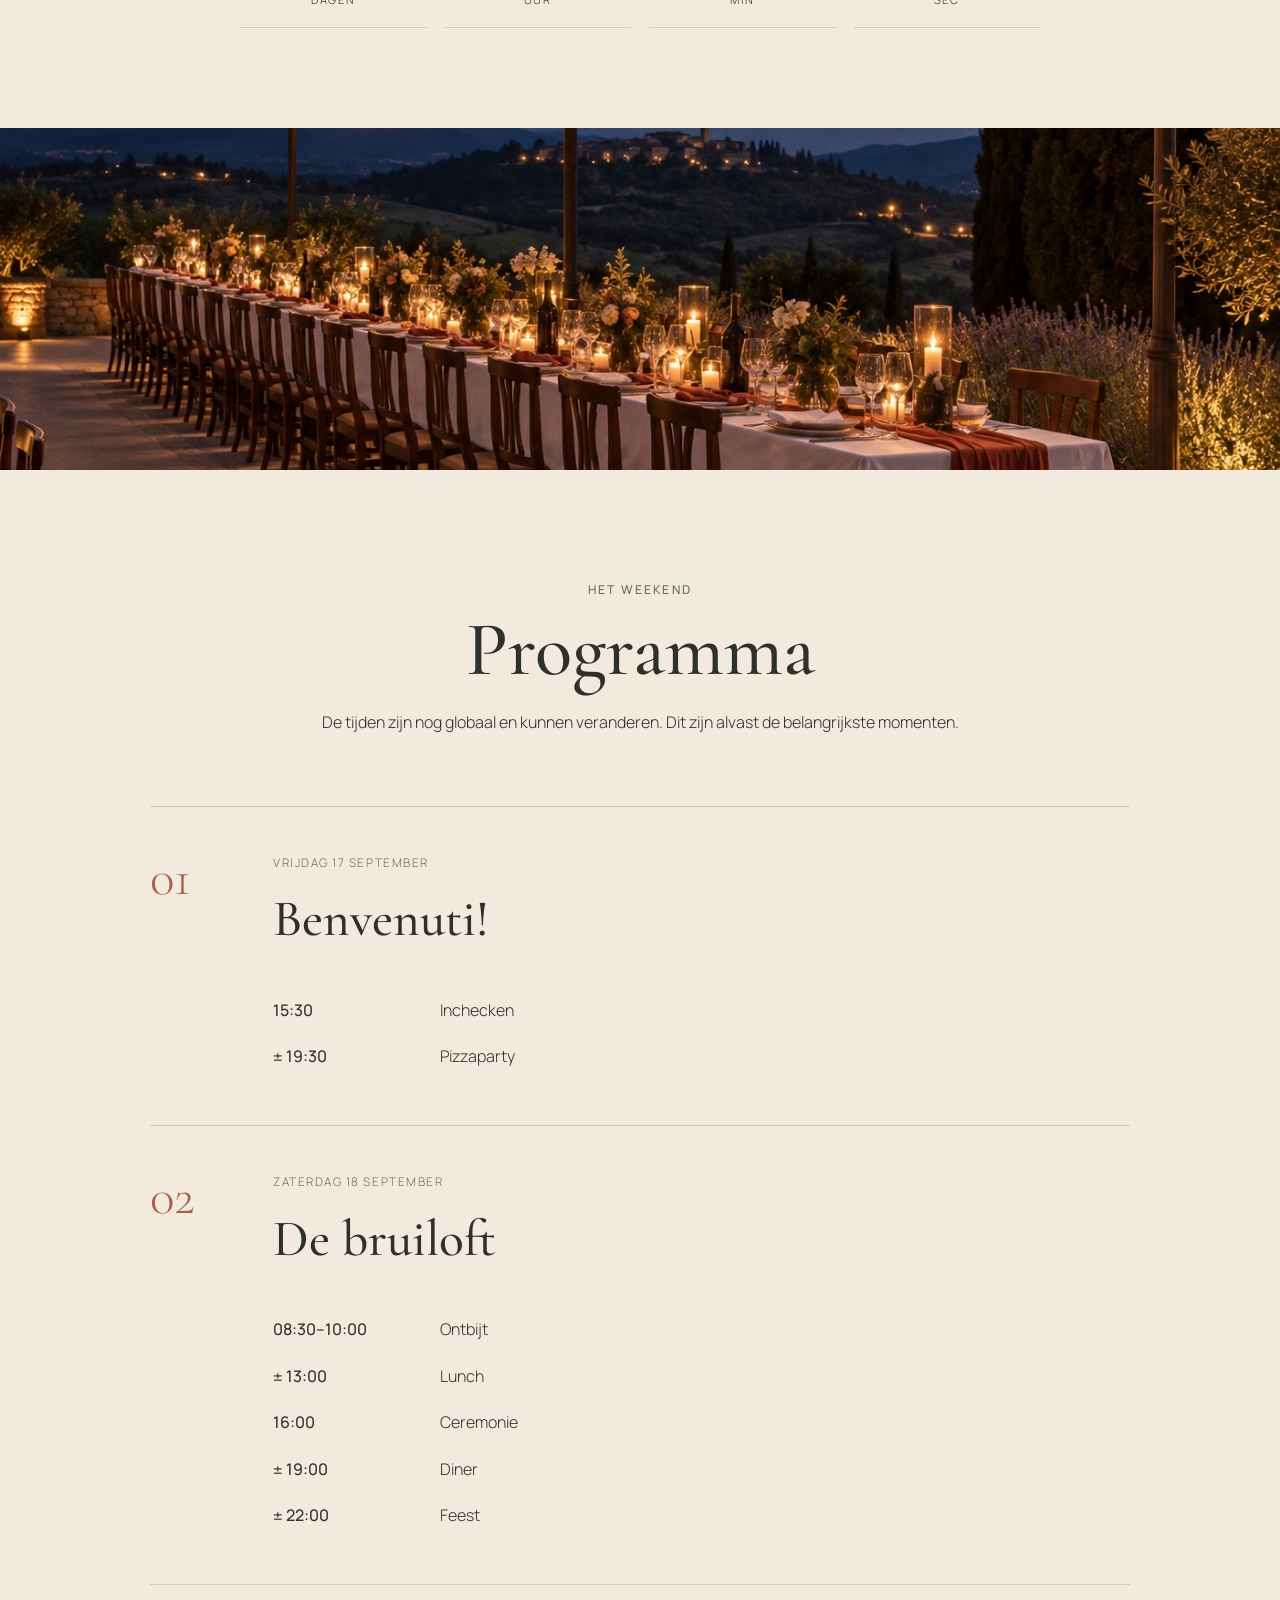
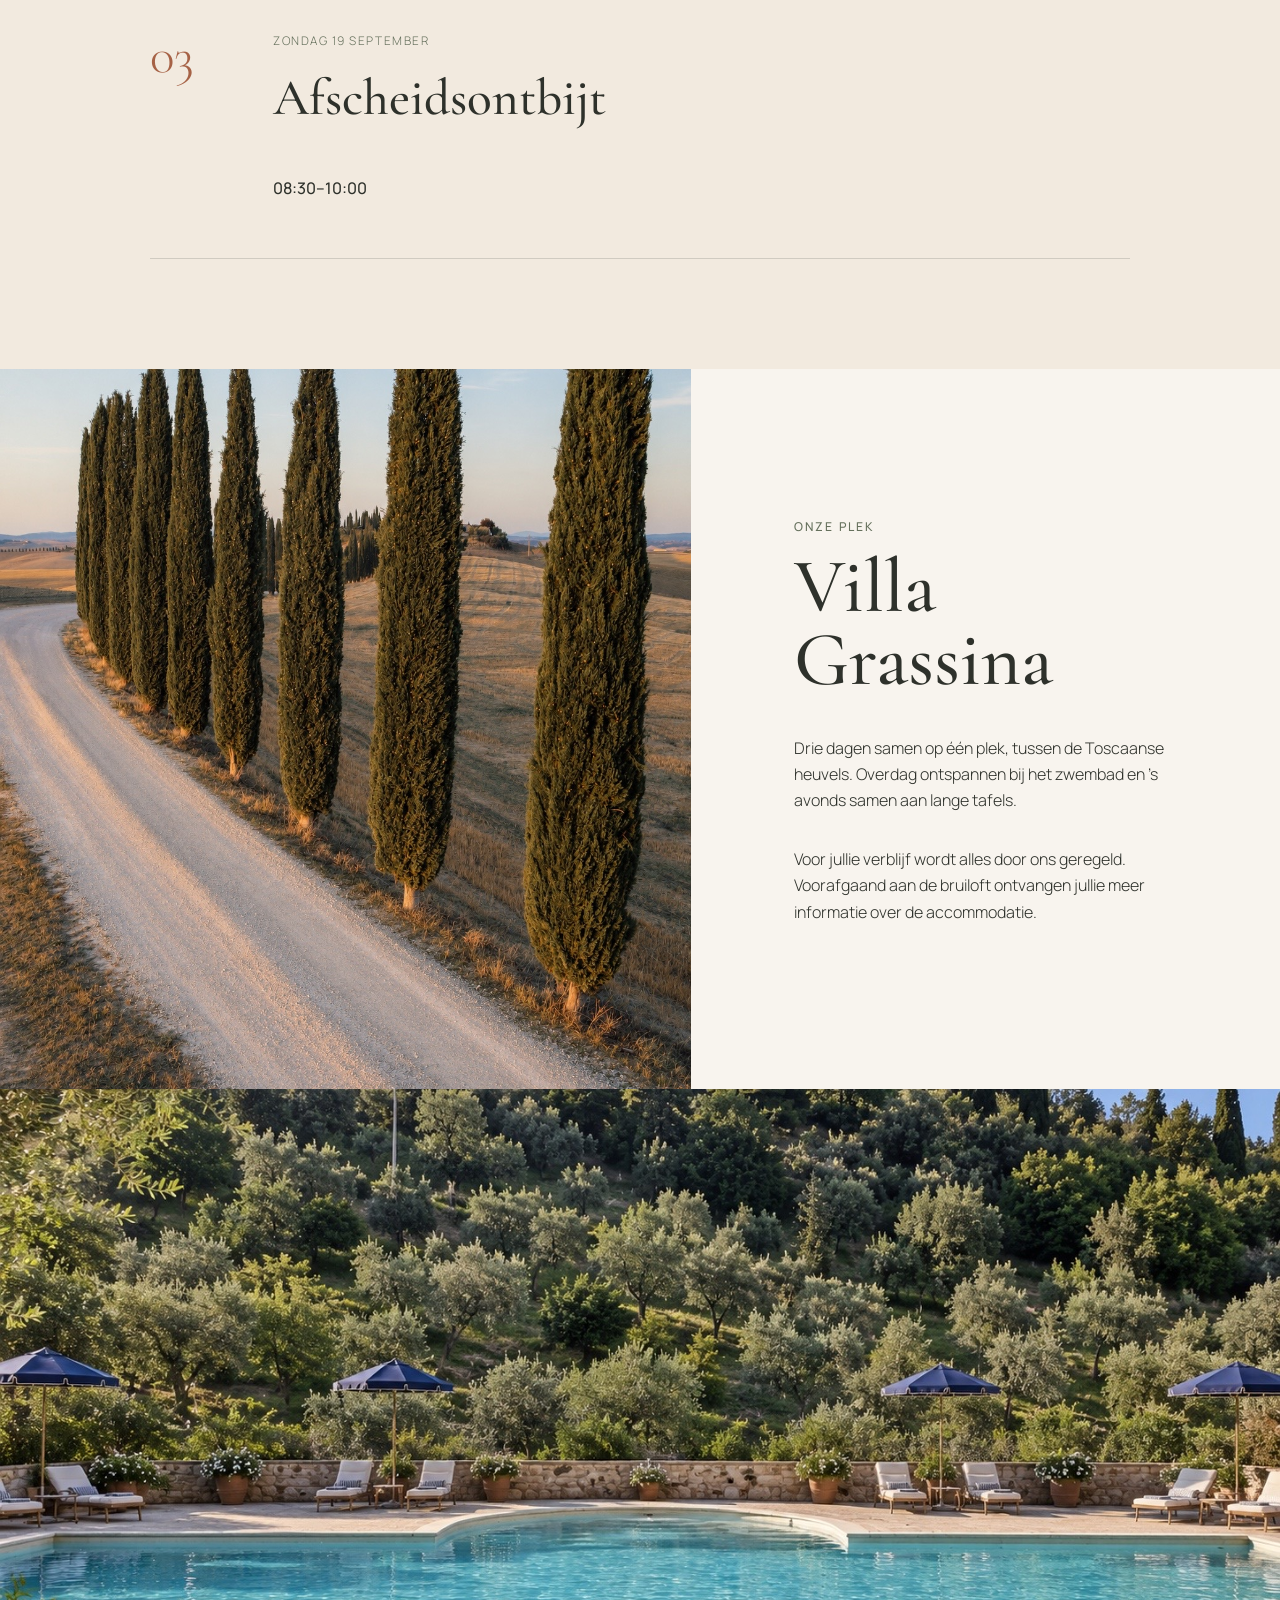
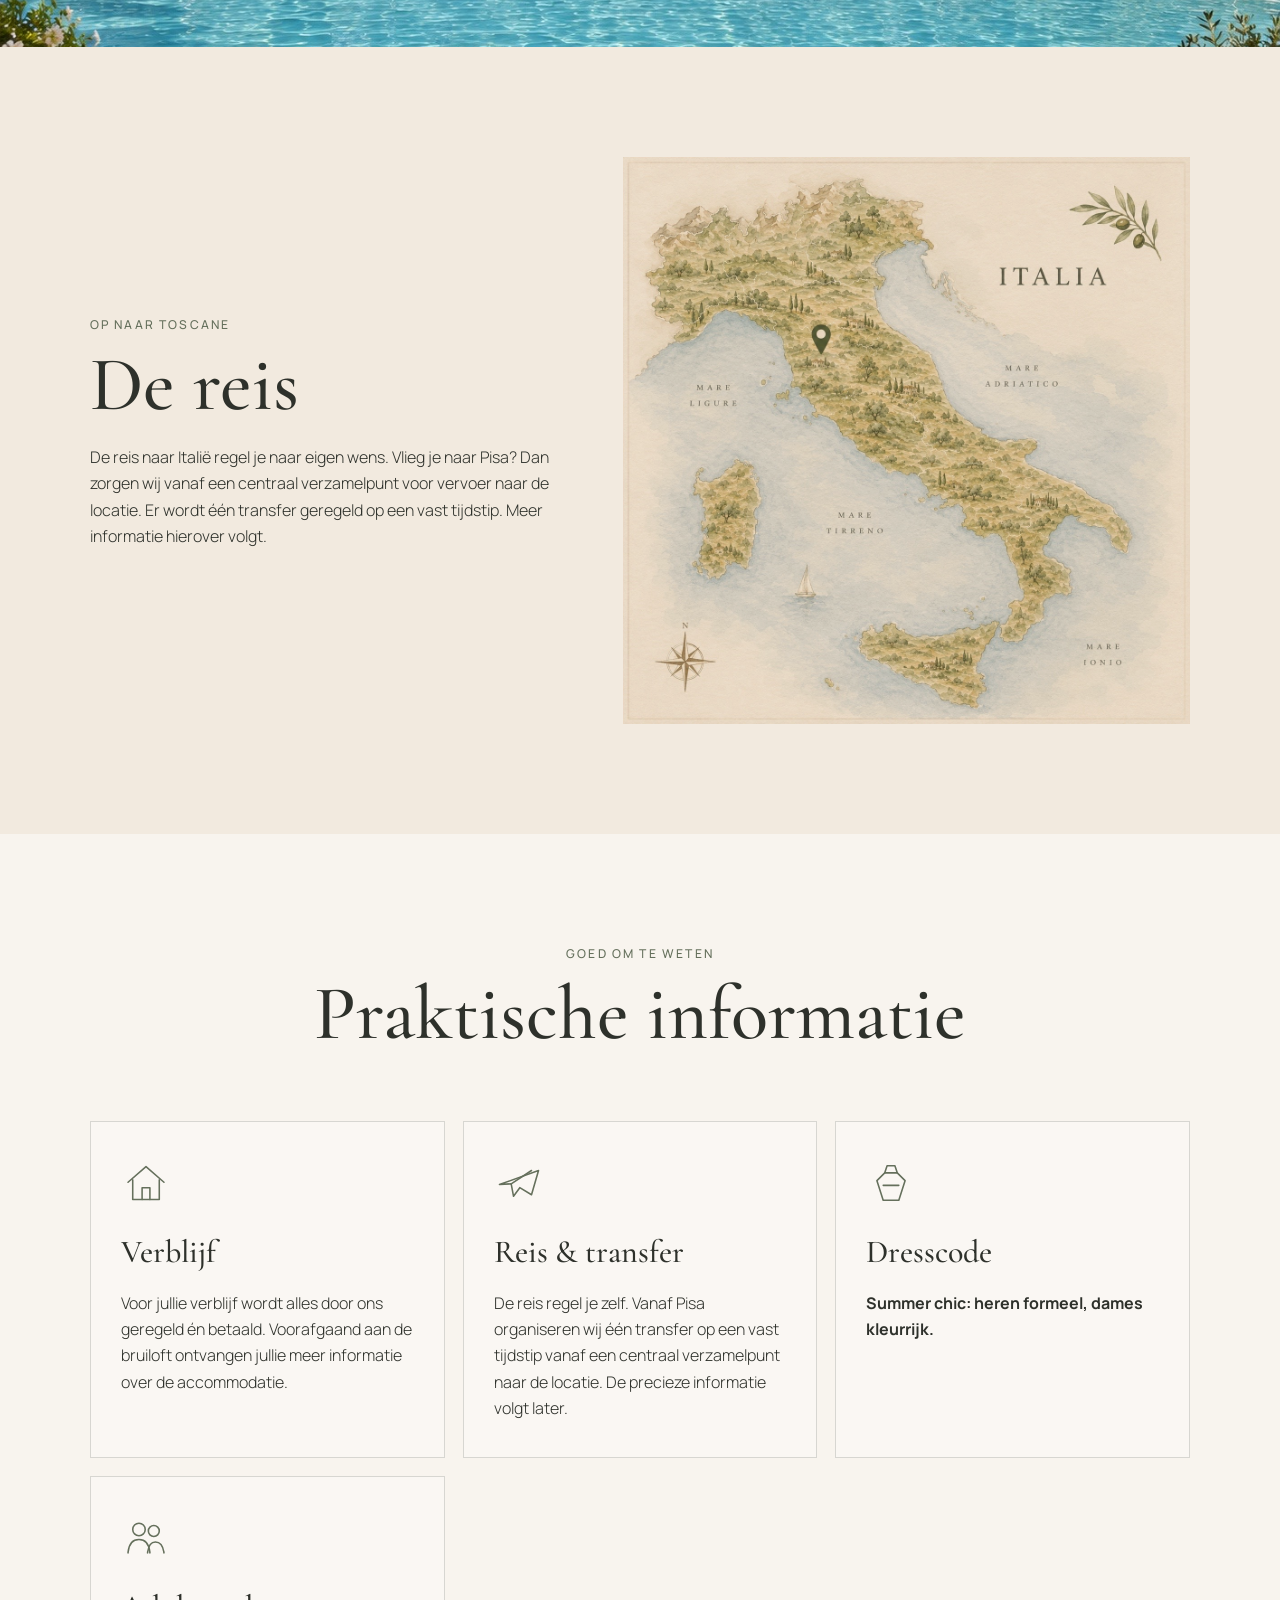
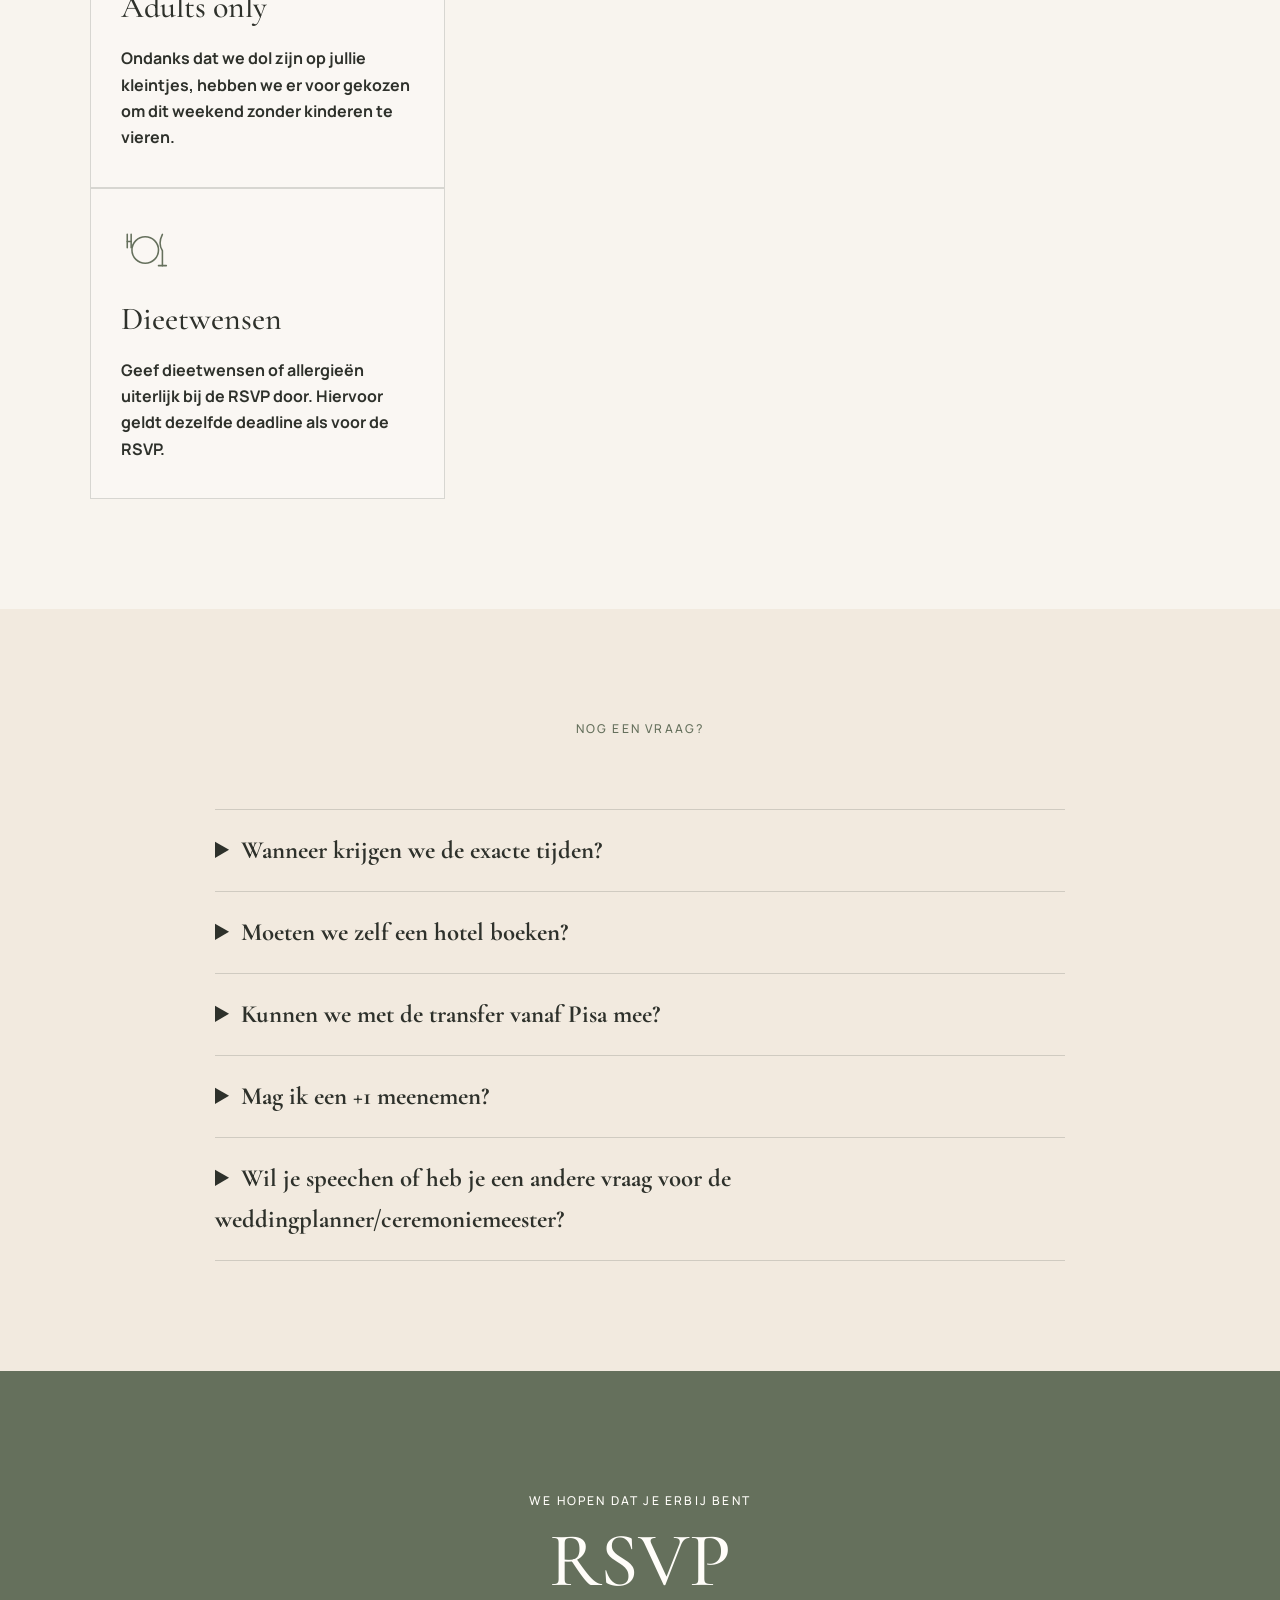
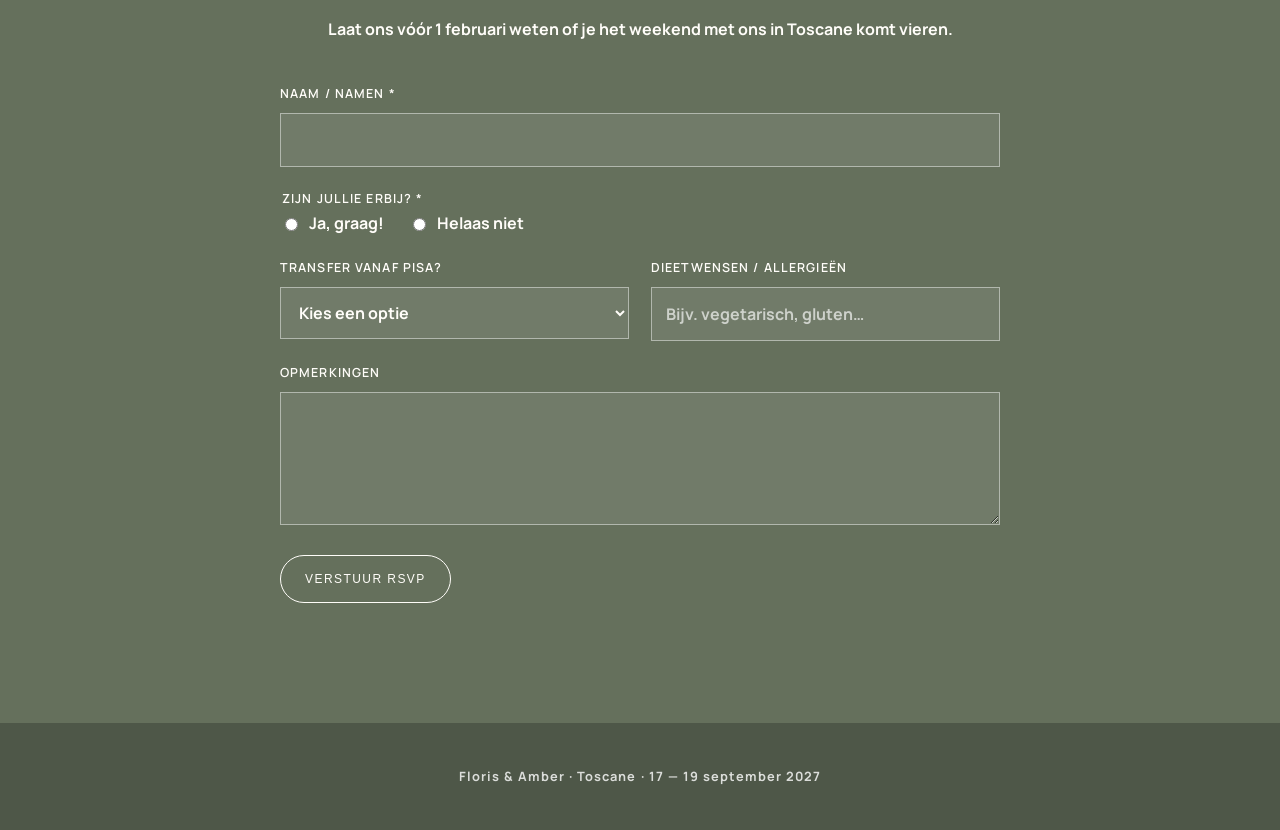
==== commit aa042f63: "Rephrase RSVP deadline message for clarity" ====
--- a/index.html
+++ b/index.html
@@ -200,7 +200,7 @@
       <div class="rsvp-inner reveal">
         <p class="eyebrow">We hopen dat je erbij bent</p>
         <h2>RSVP</h2>
-        <p>Laat ons weten of je vóór 1 februari het weekend met ons in Toscane komt vieren.</p>
+        <p>Laat ons vóór 1 februari weten of je het weekend met ons in Toscane komt vieren.</p>
 
         <p class="rsvp-deadline"></p>
         <form class="rsvp-form" action="https://submit-form.com/VcaKfPl2p" method="POST">
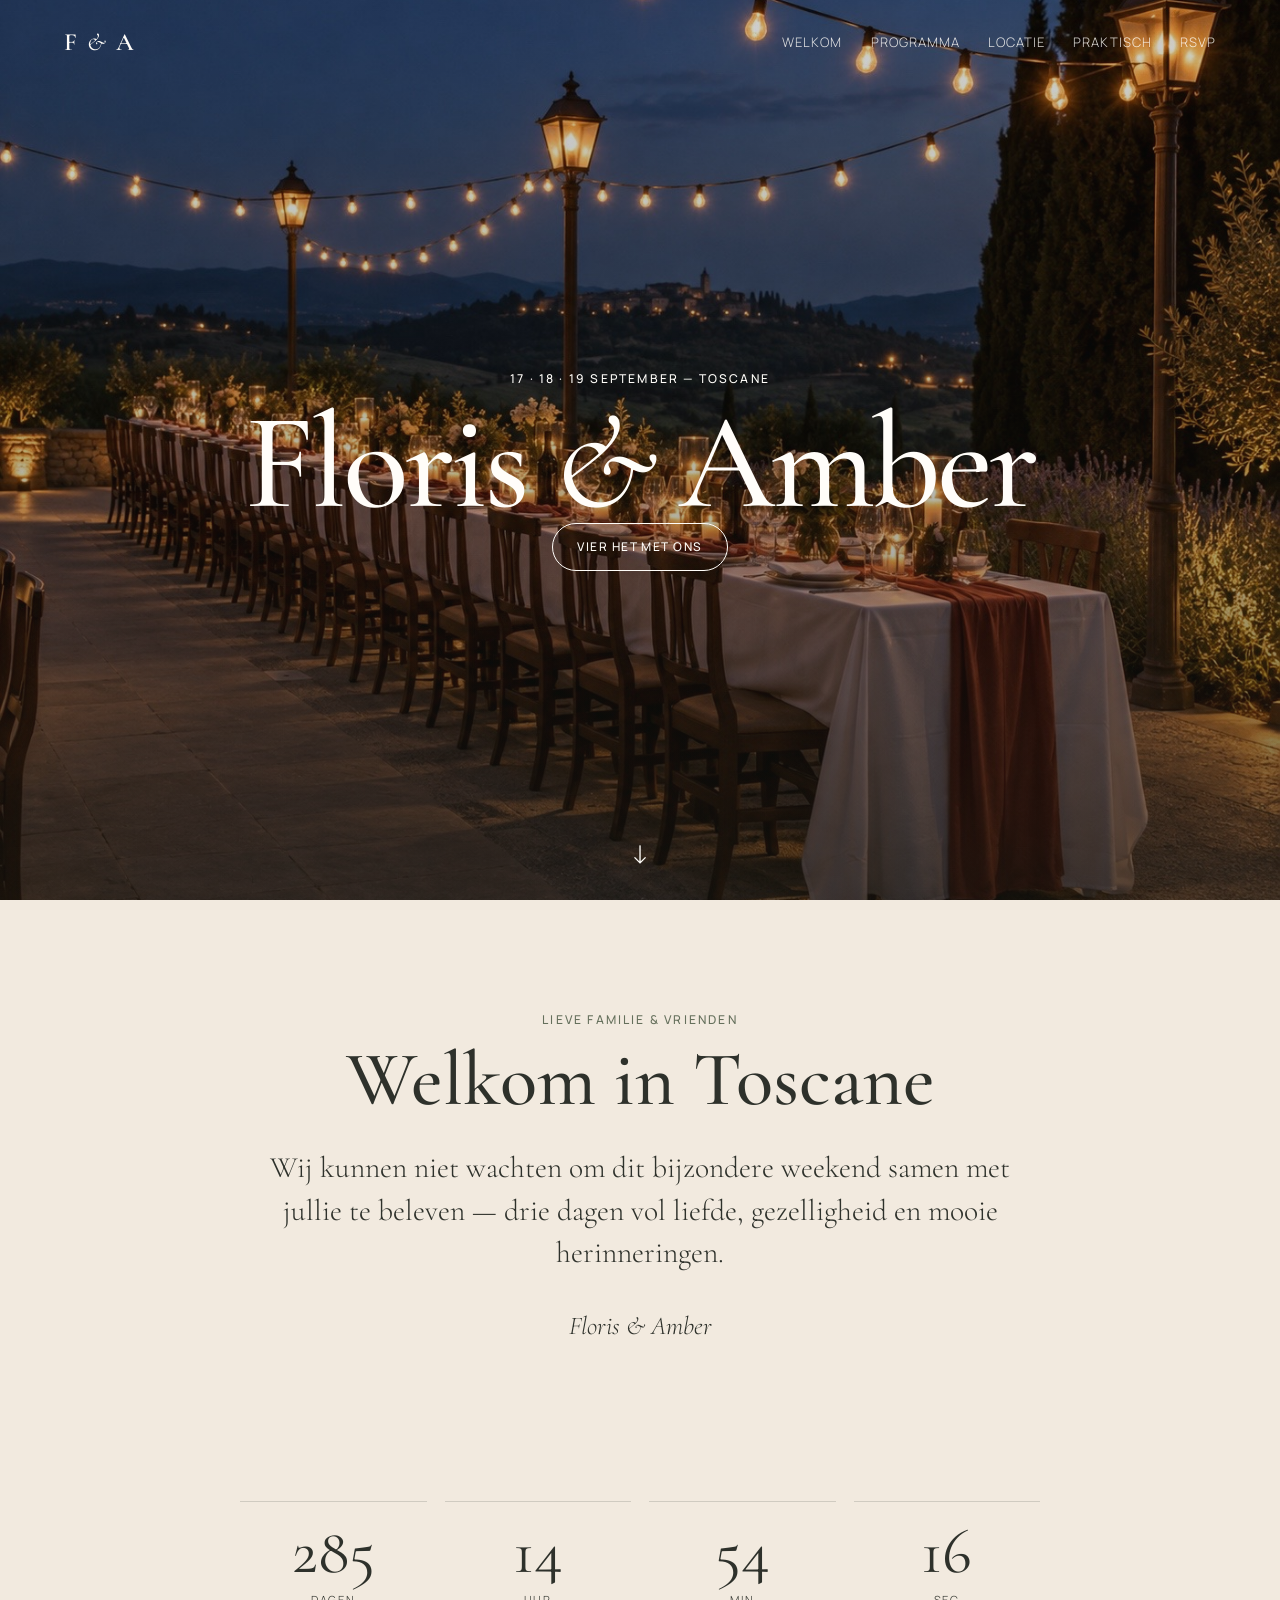
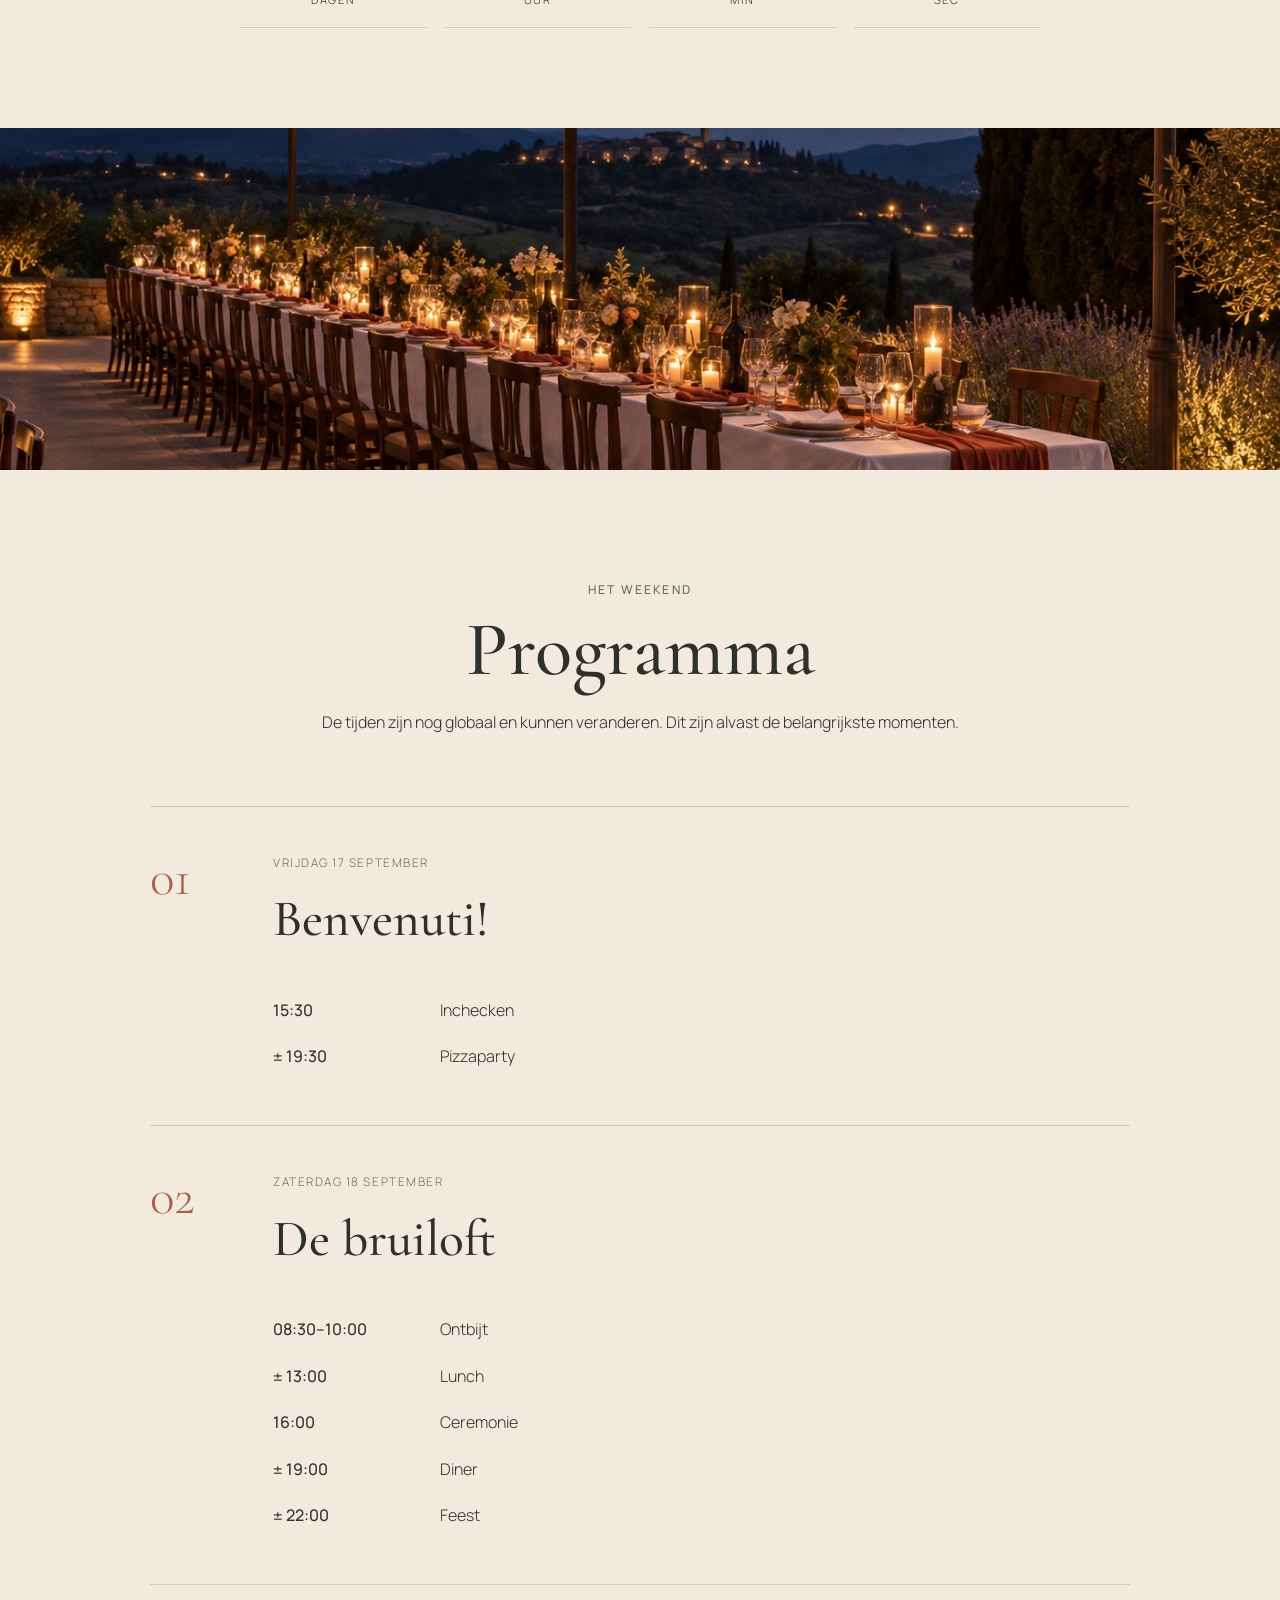
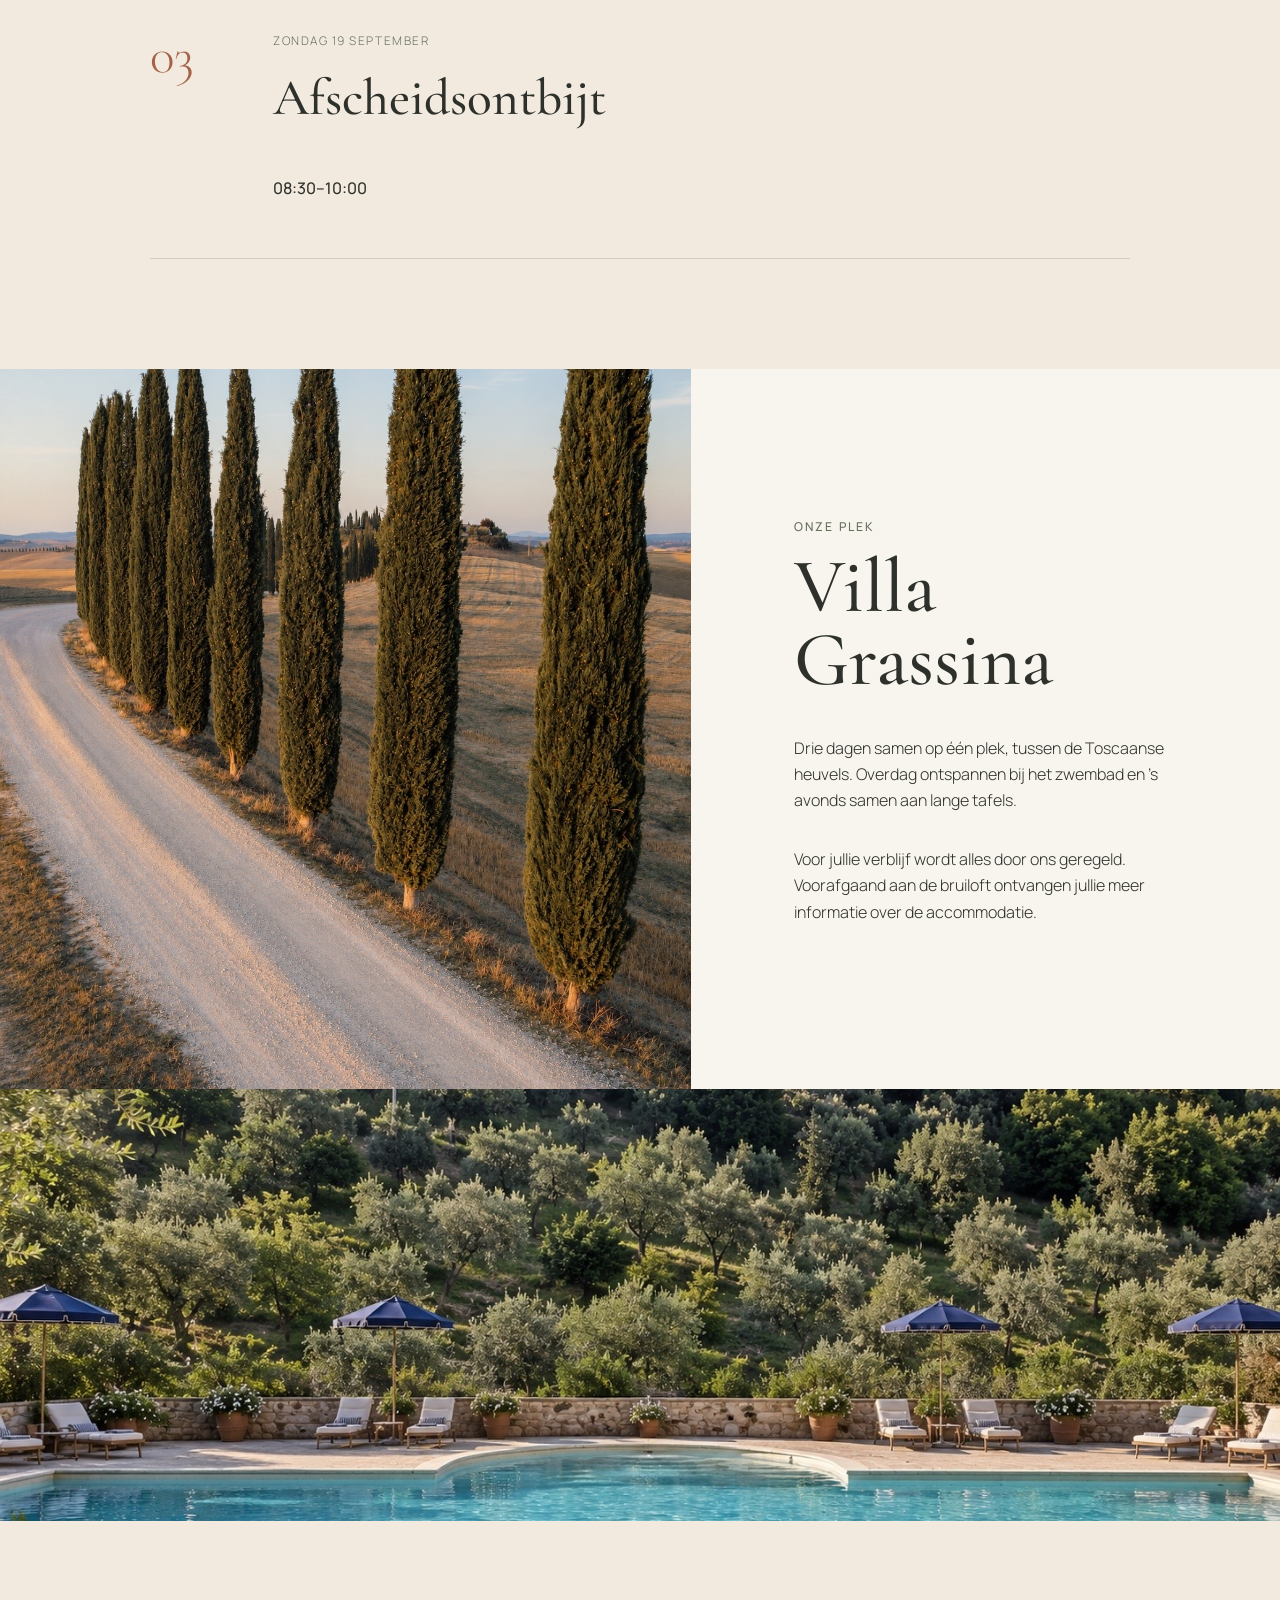
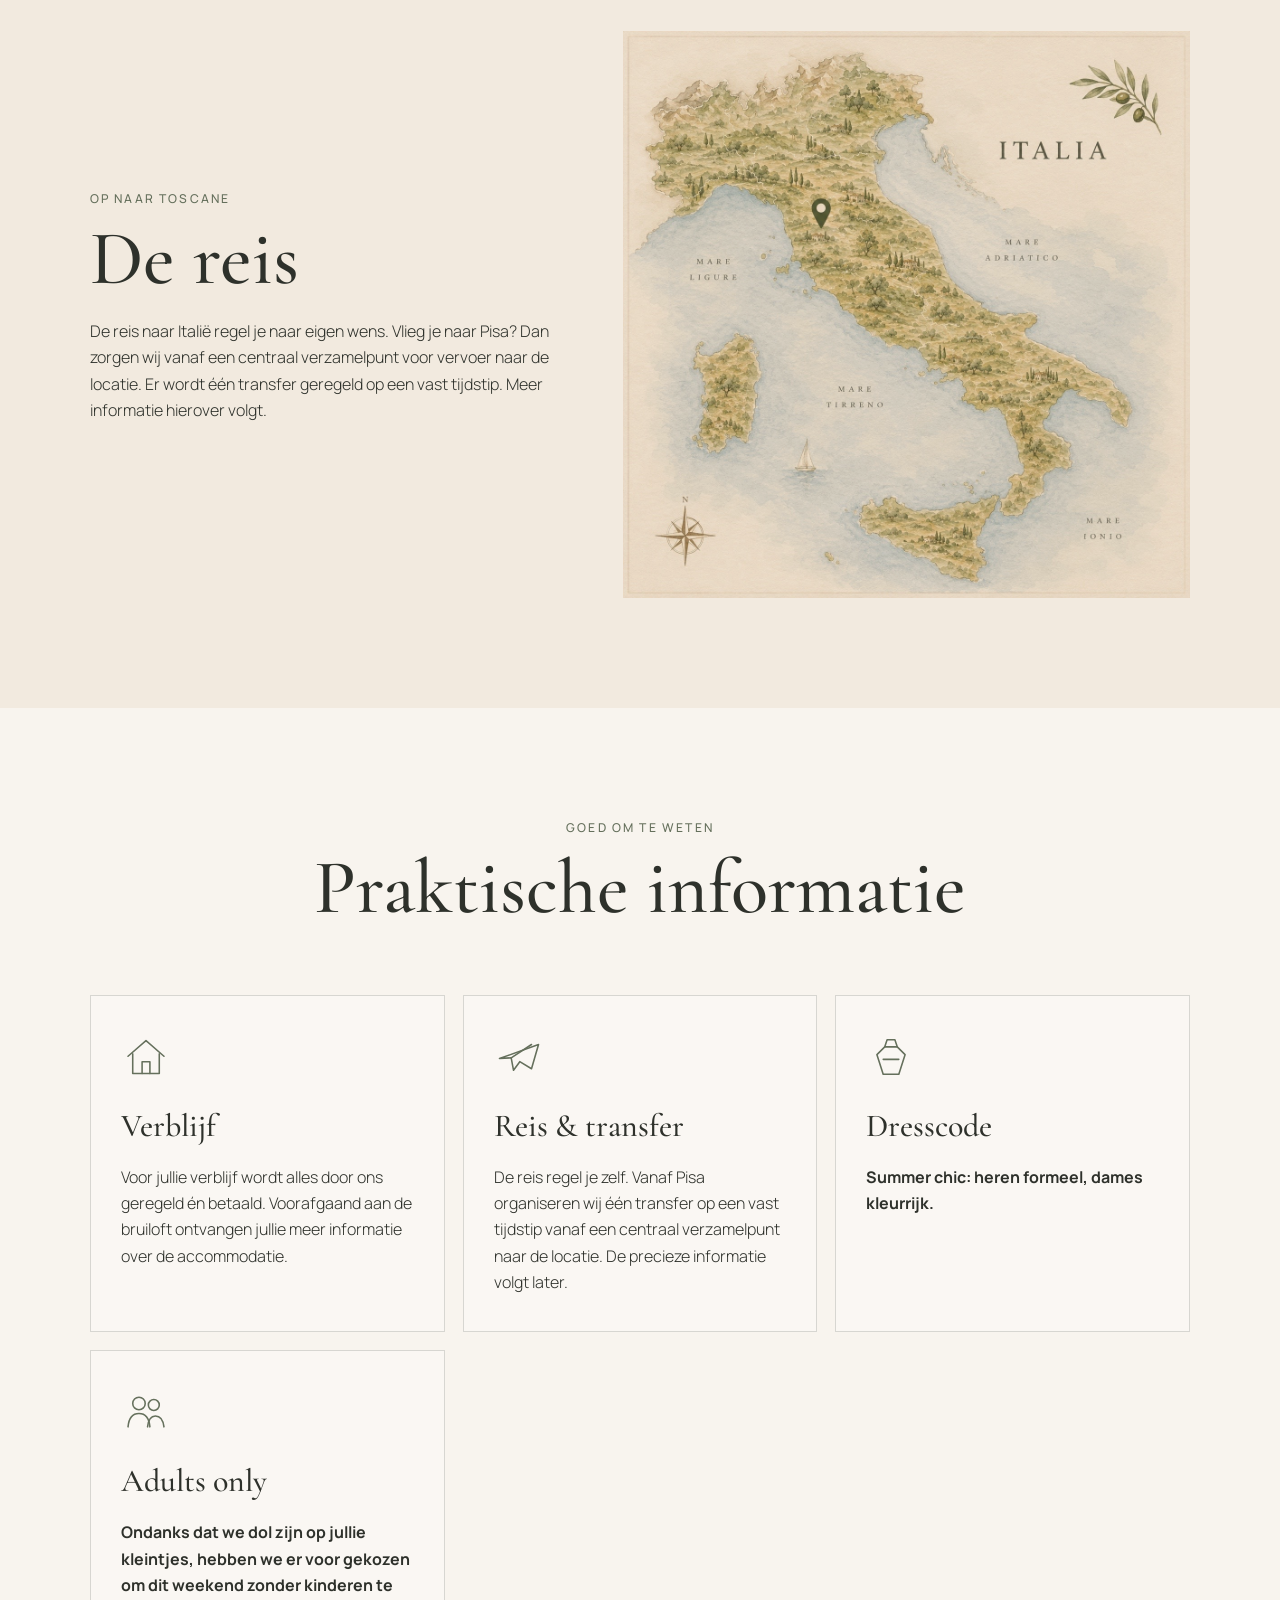
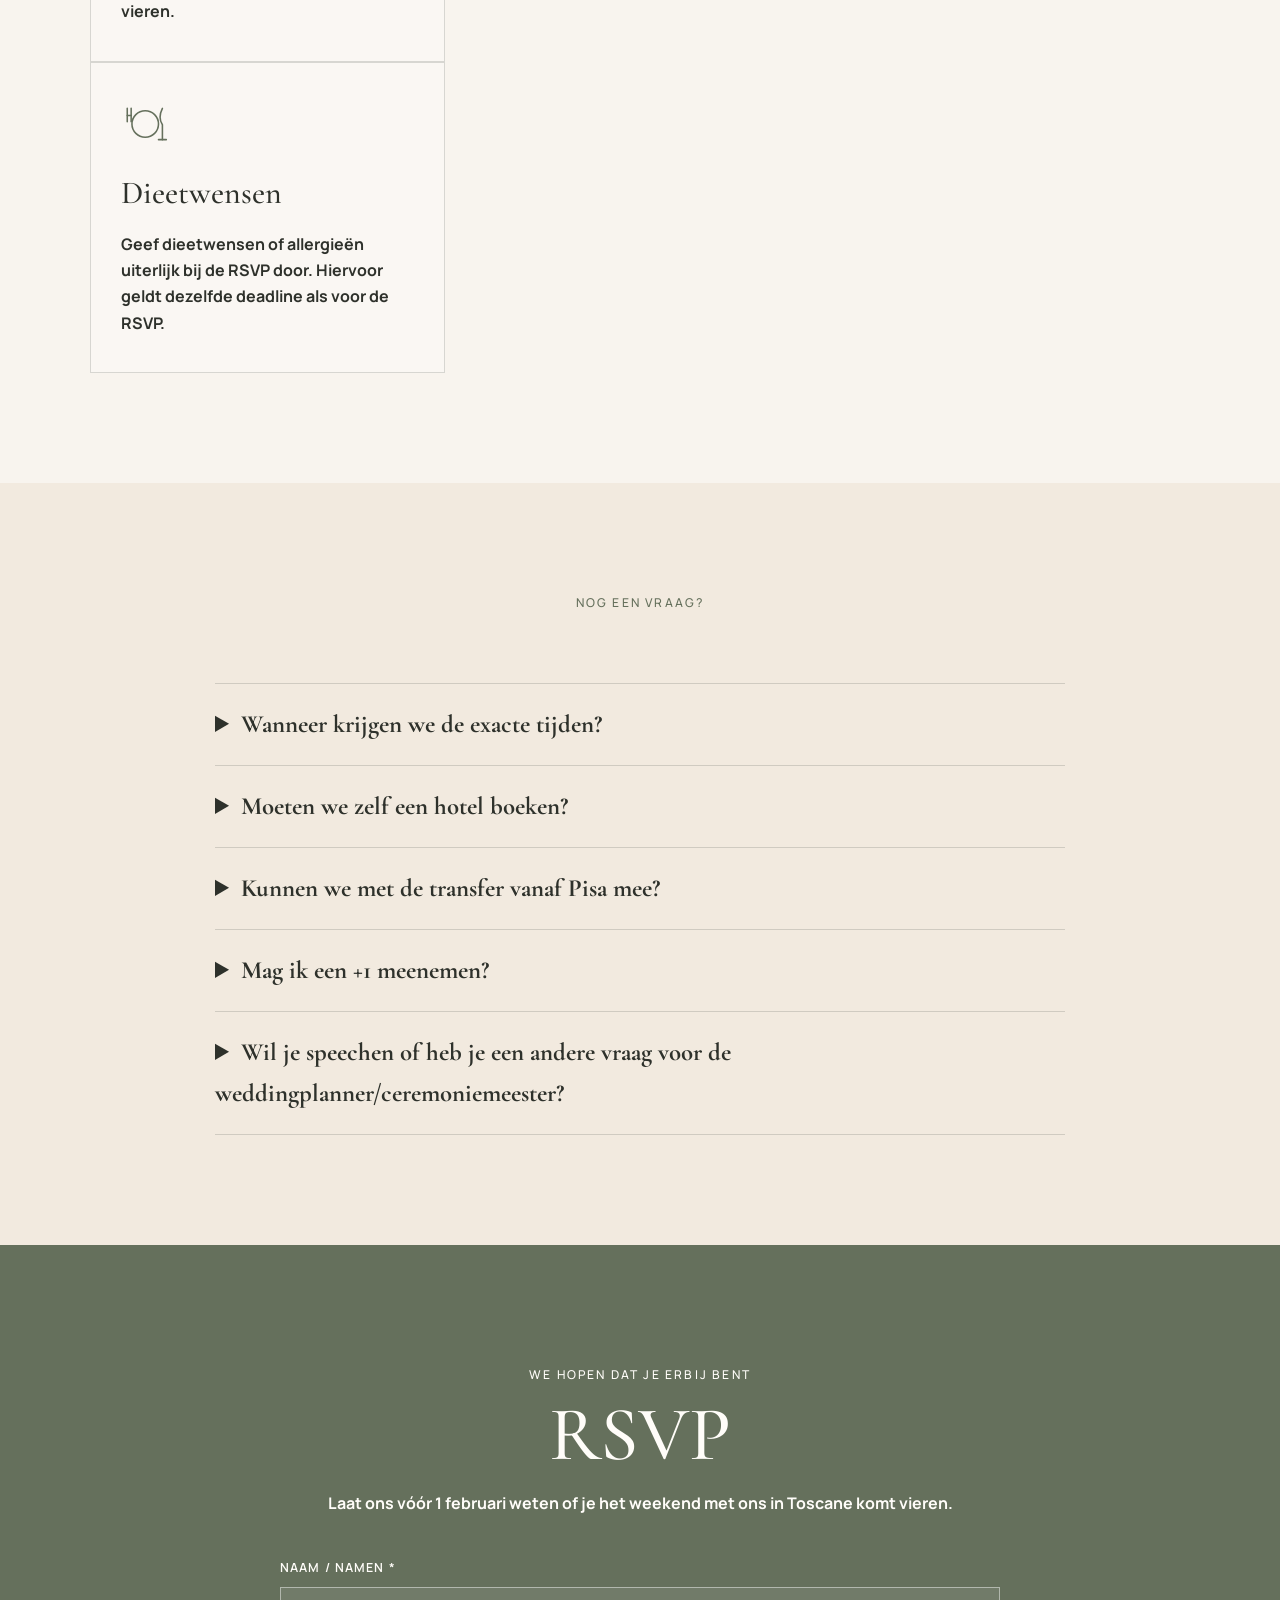
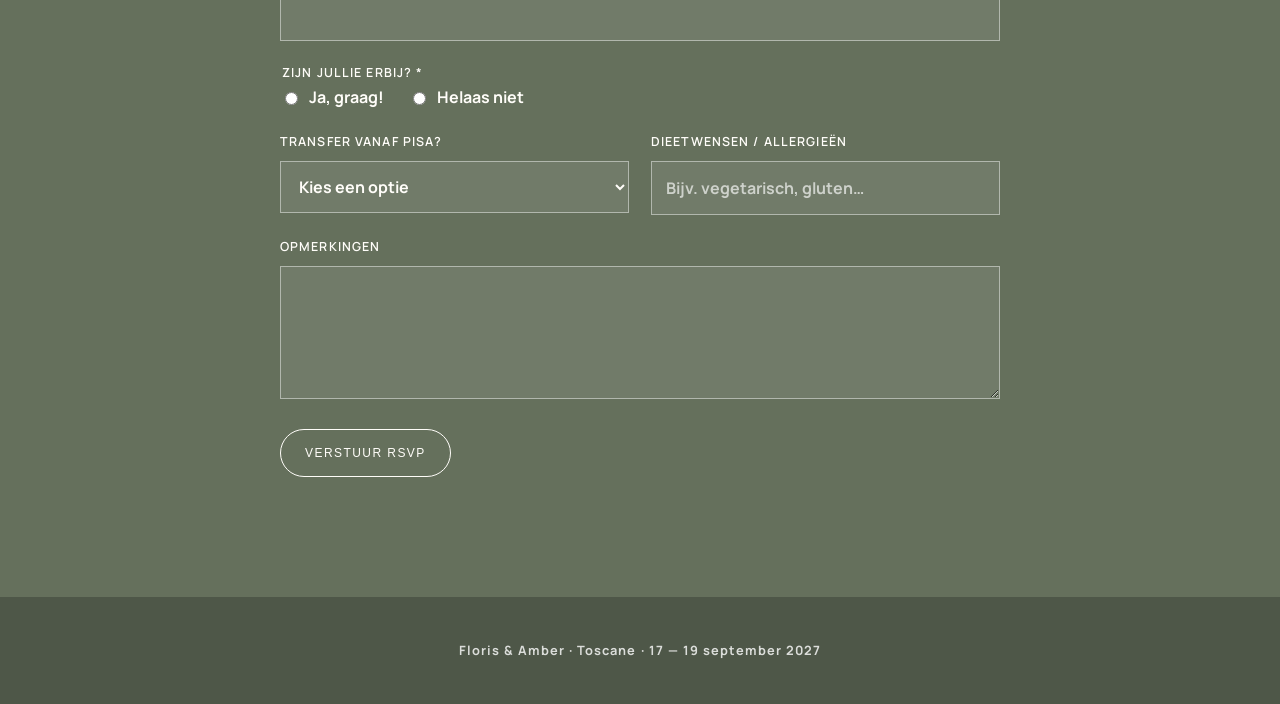
==== commit d967711b: "Rename index (2).html to index.html" ====
--- a/index.html
+++ b/index.html
@@ -10,6 +10,16 @@
   <link rel="preconnect" href="https://fonts.gstatic.com" crossorigin>
   <link href="https://fonts.googleapis.com/css2?family=Cormorant+Garamond:ital,wght@0,400;0,500;0,600;1,400&family=Manrope:wght@300;400;500;600&display=swap" rel="stylesheet">
   <link rel="stylesheet" href="styles.css" />
+
+  <style>
+    @media (min-width: 821px) {
+      .image-break-pool {
+        min-height: 48vh;
+        background-position: center center;
+        background-size: cover;
+      }
+    }
+  </style>
 </head>
 <body>
   <header class="site-header" id="top">
@@ -255,5 +265,41 @@
   </footer>
 
   <script src="script.js"></script>
+
+  <script>
+    (() => {
+      const form = document.querySelector(".rsvp-form");
+      const thanks = document.getElementById("rsvp-thanks");
+      if (!form || !thanks) return;
+
+      const button = form.querySelector('button[type="submit"]');
+
+      form.addEventListener("submit", async (event) => {
+        event.preventDefault();
+
+        const originalText = button.textContent;
+        button.disabled = true;
+        button.textContent = "Even versturen…";
+
+        try {
+          const response = await fetch(form.action, {
+            method: "POST",
+            headers: { "Accept": "application/json" },
+            body: new FormData(form)
+          });
+
+          if (!response.ok) throw new Error("Versturen mislukt");
+
+          form.reset();
+          thanks.hidden = false;
+          button.textContent = "RSVP verstuurd ✓";
+        } catch (error) {
+          button.disabled = false;
+          button.textContent = originalText;
+          alert("Het versturen is niet gelukt. Probeer het alsjeblieft nog een keer.");
+        }
+      });
+    })();
+  </script>
 </body>
 </html>
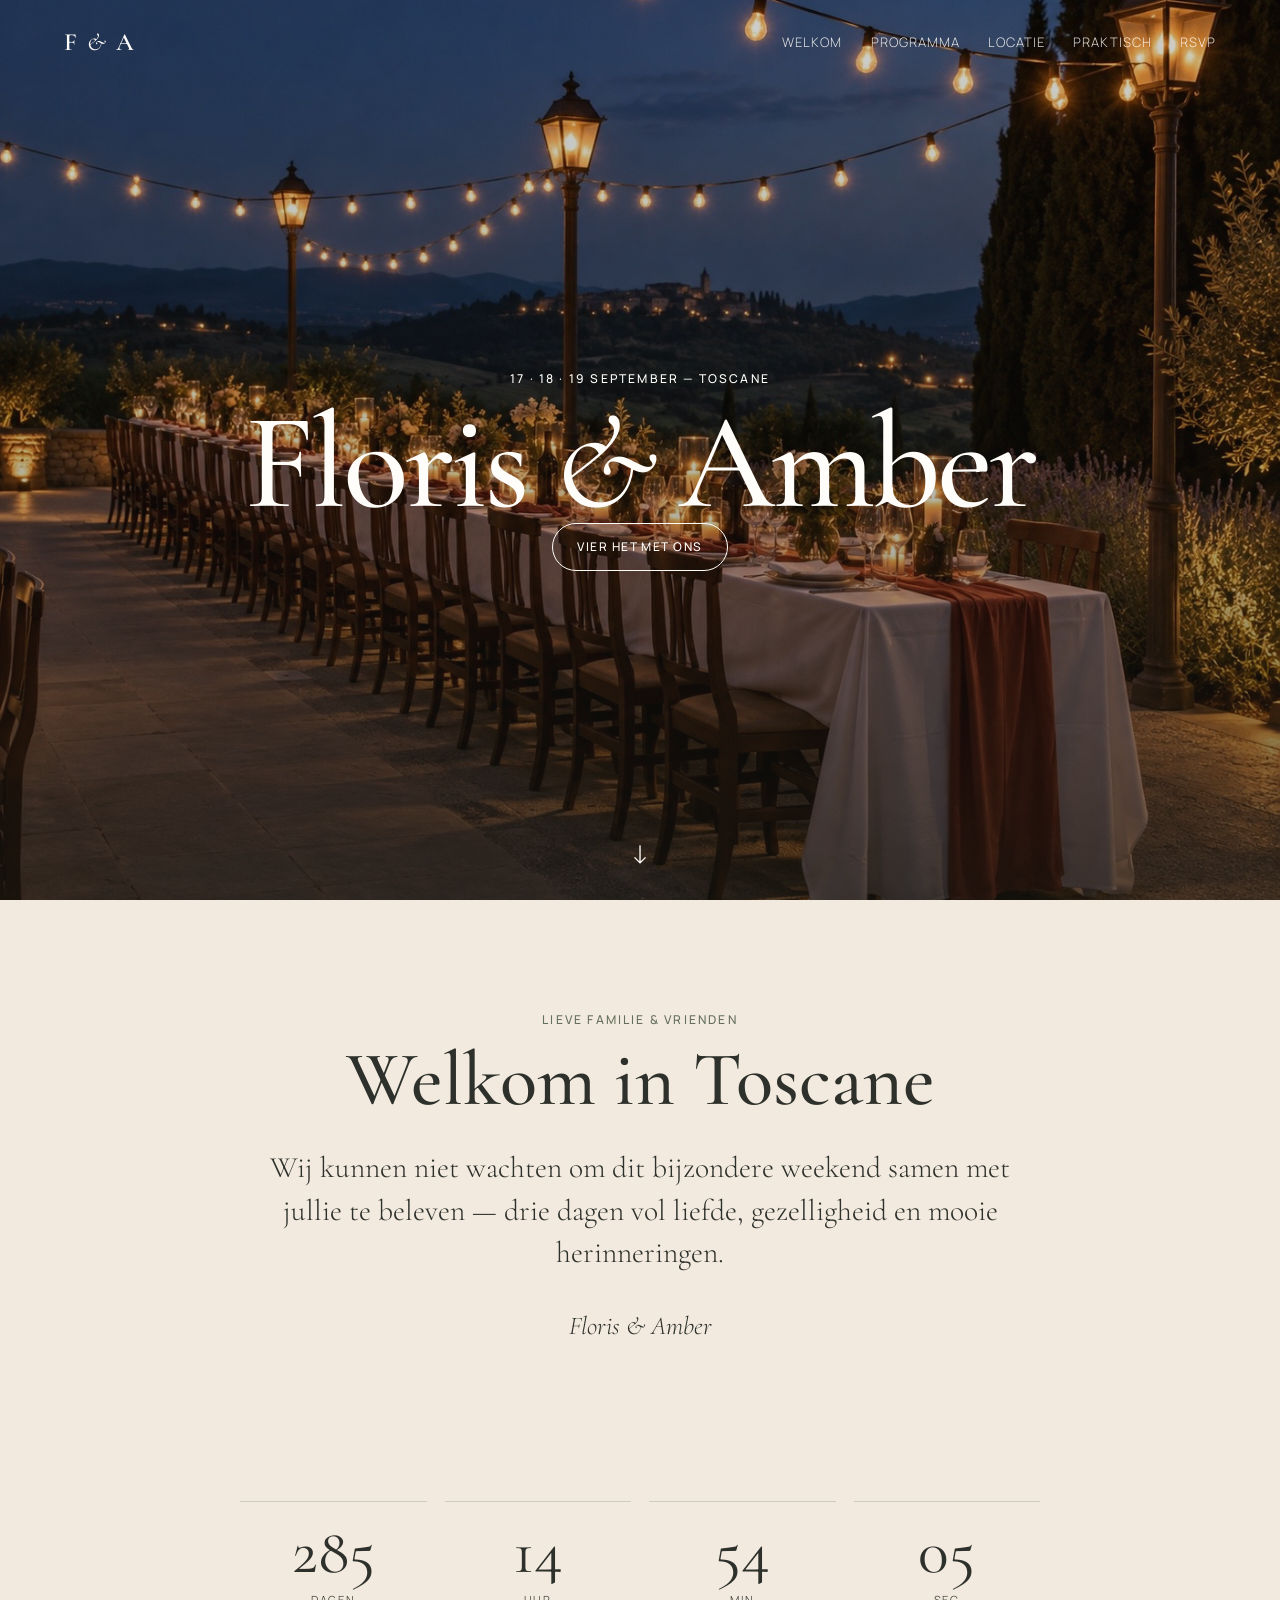
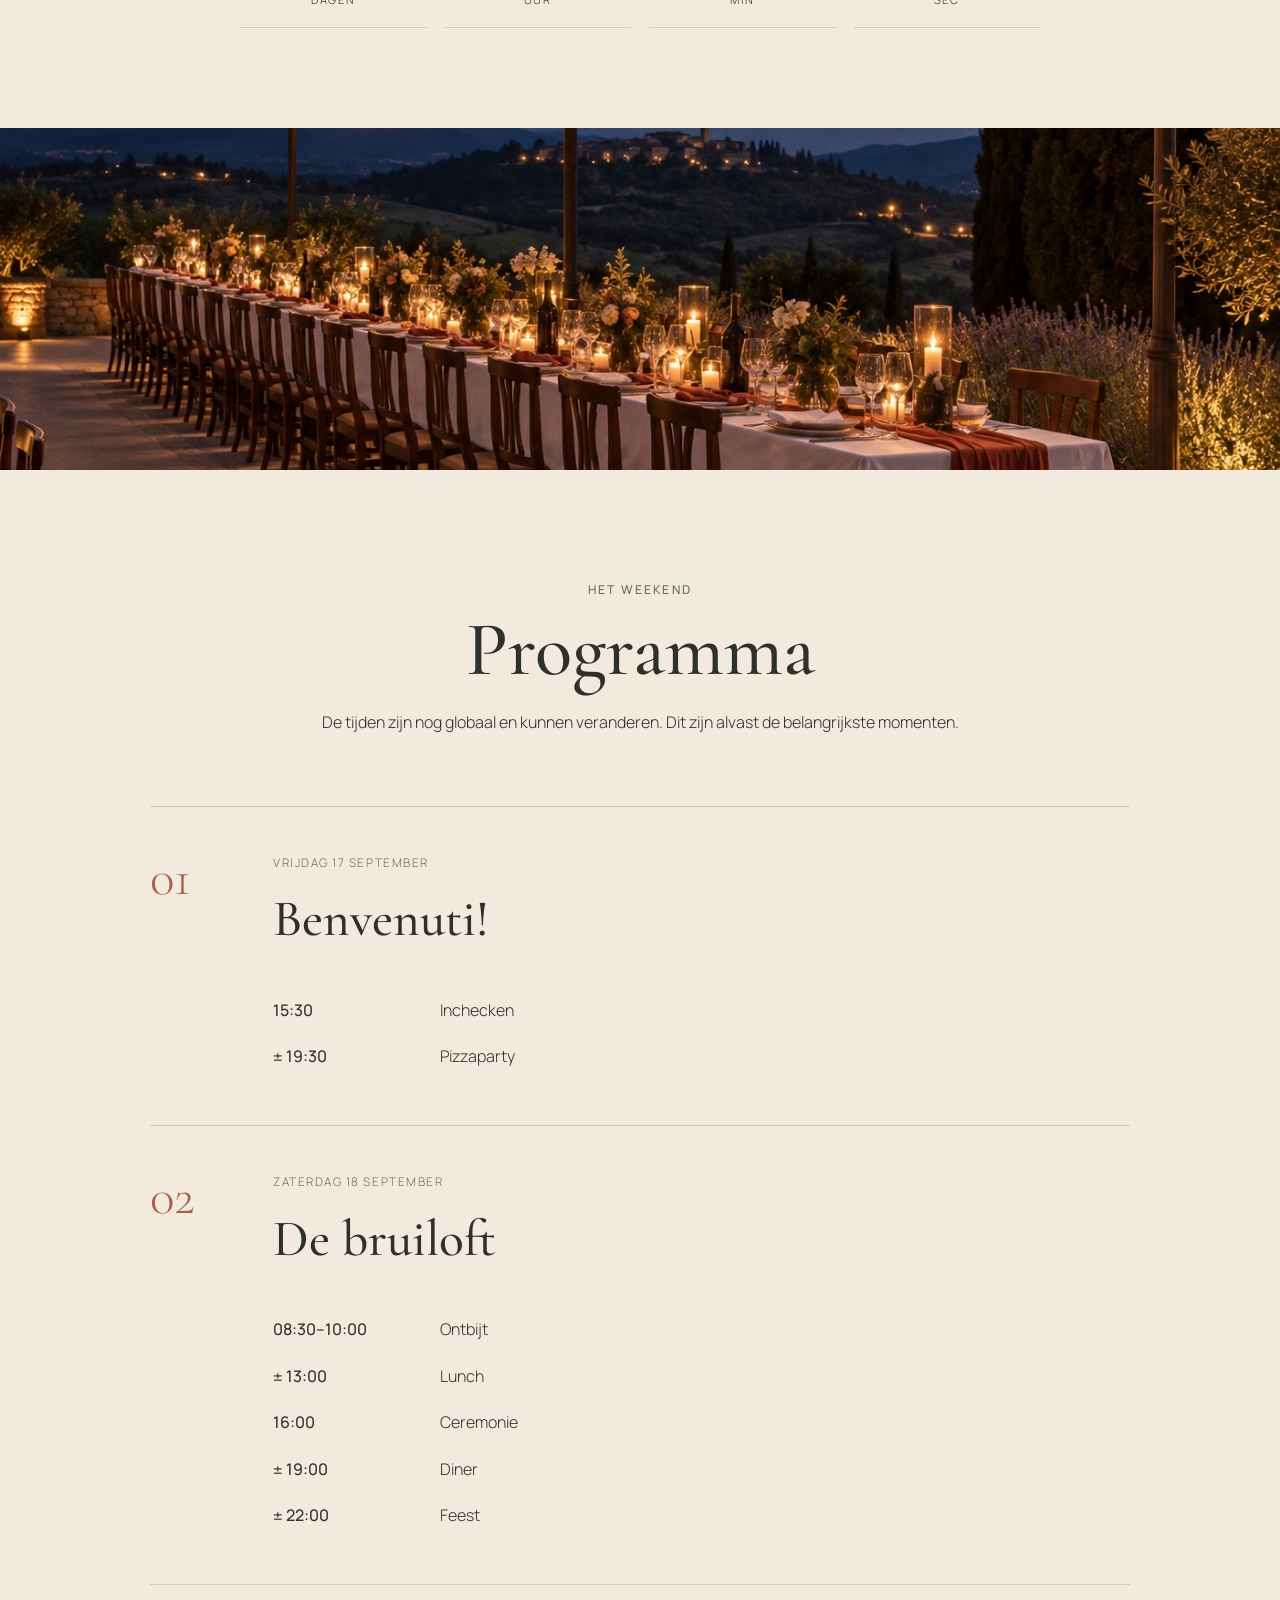
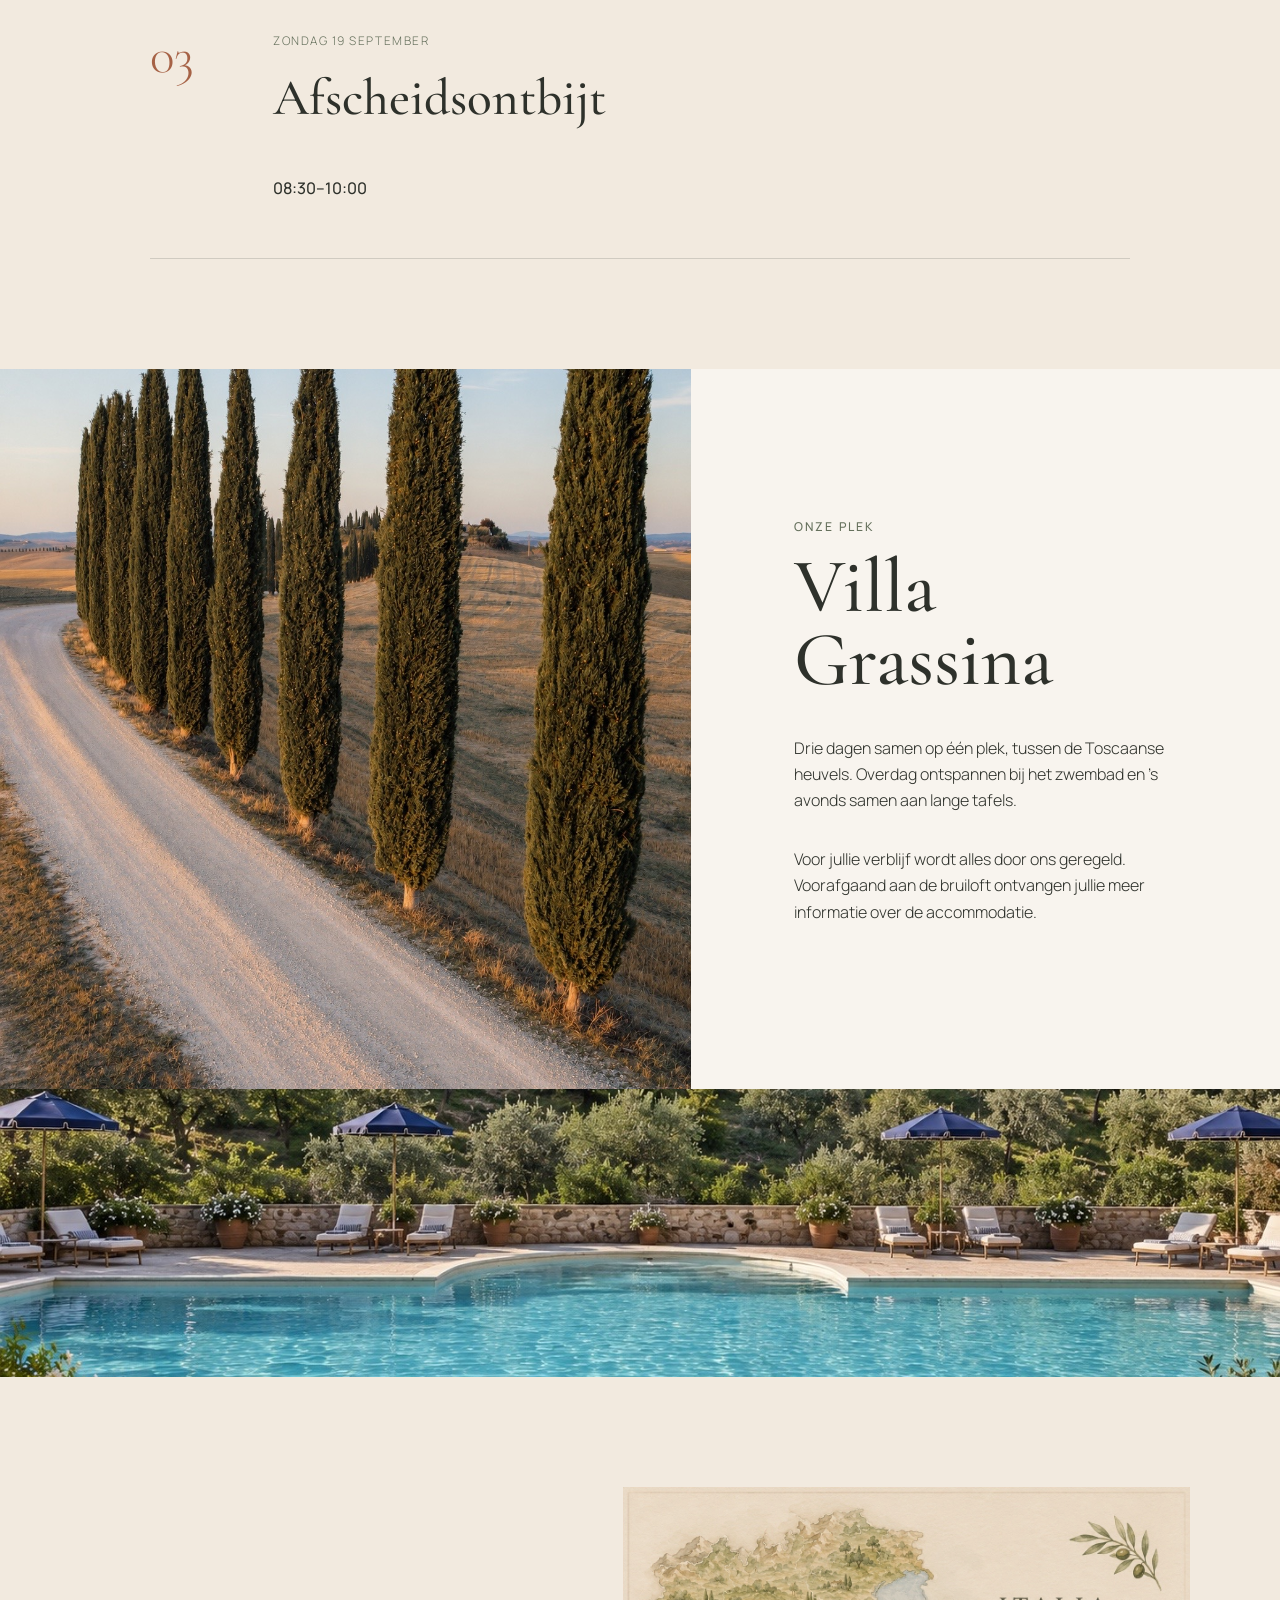
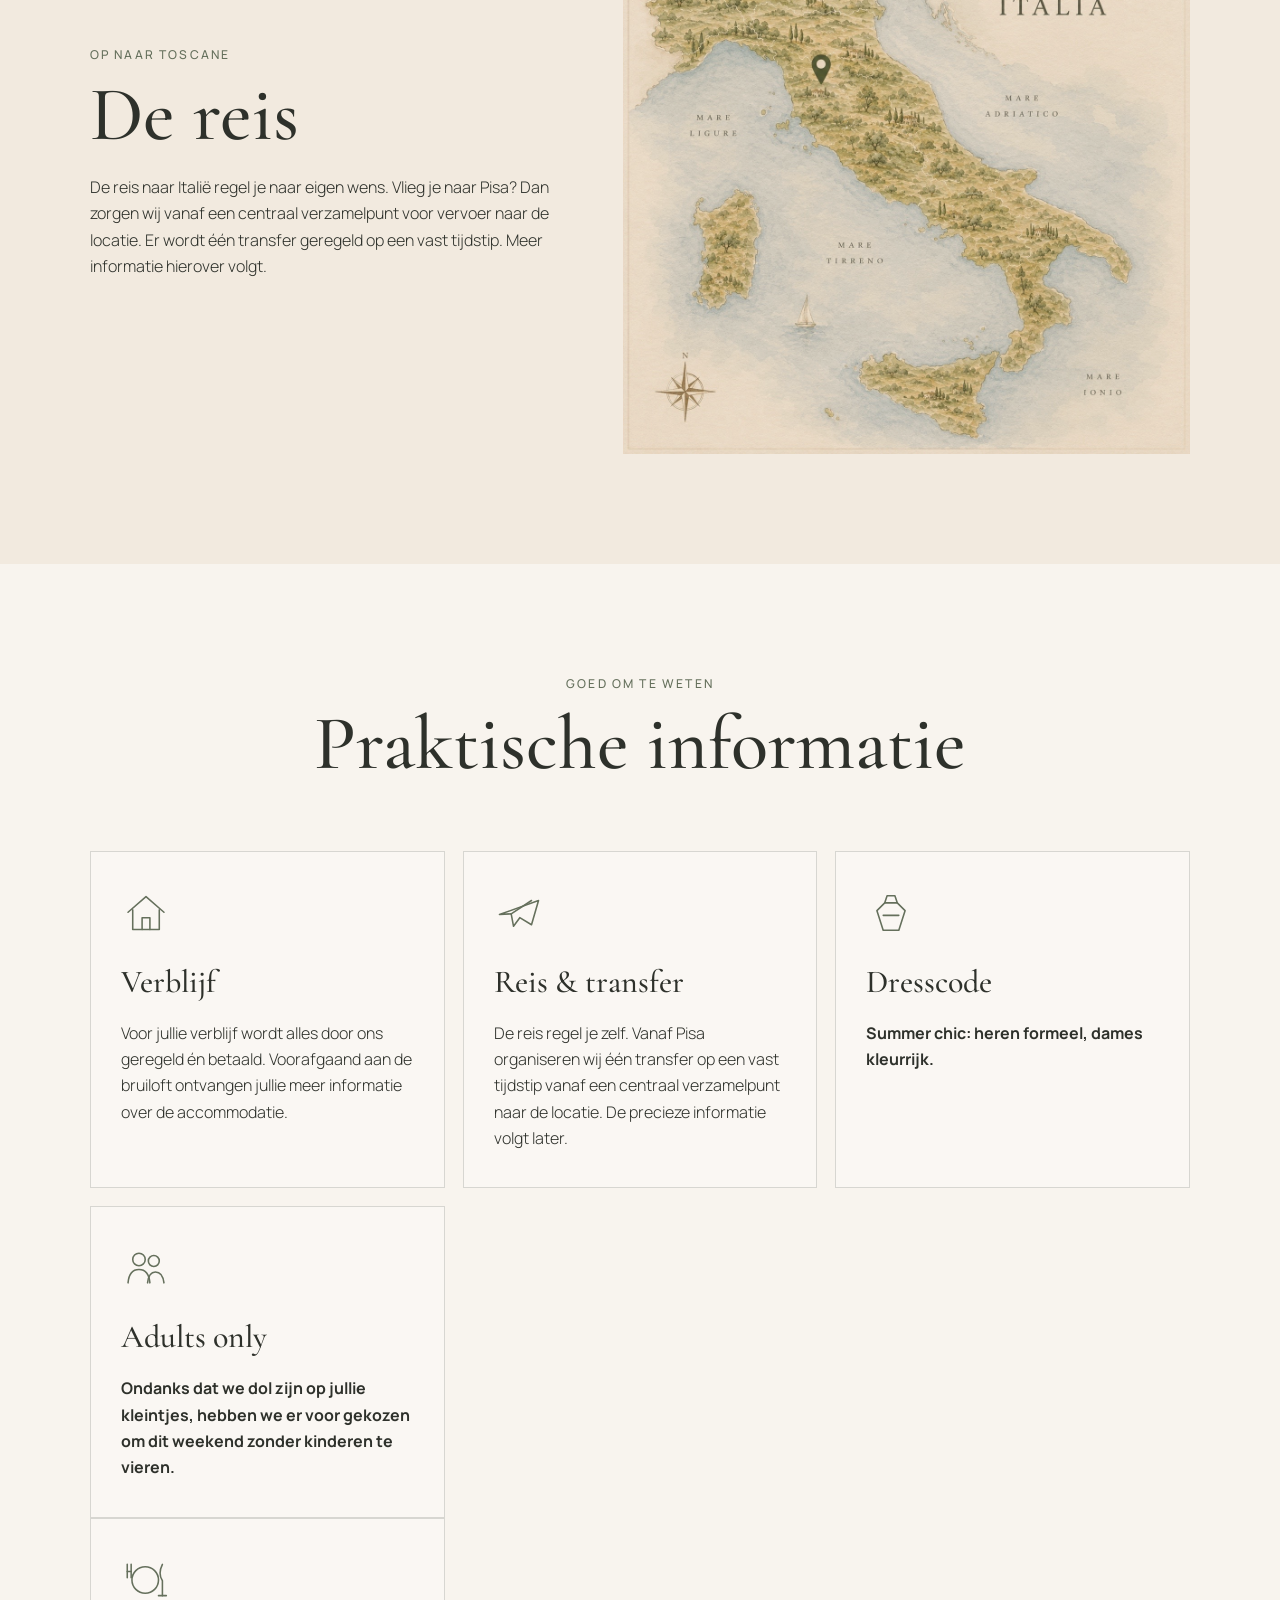
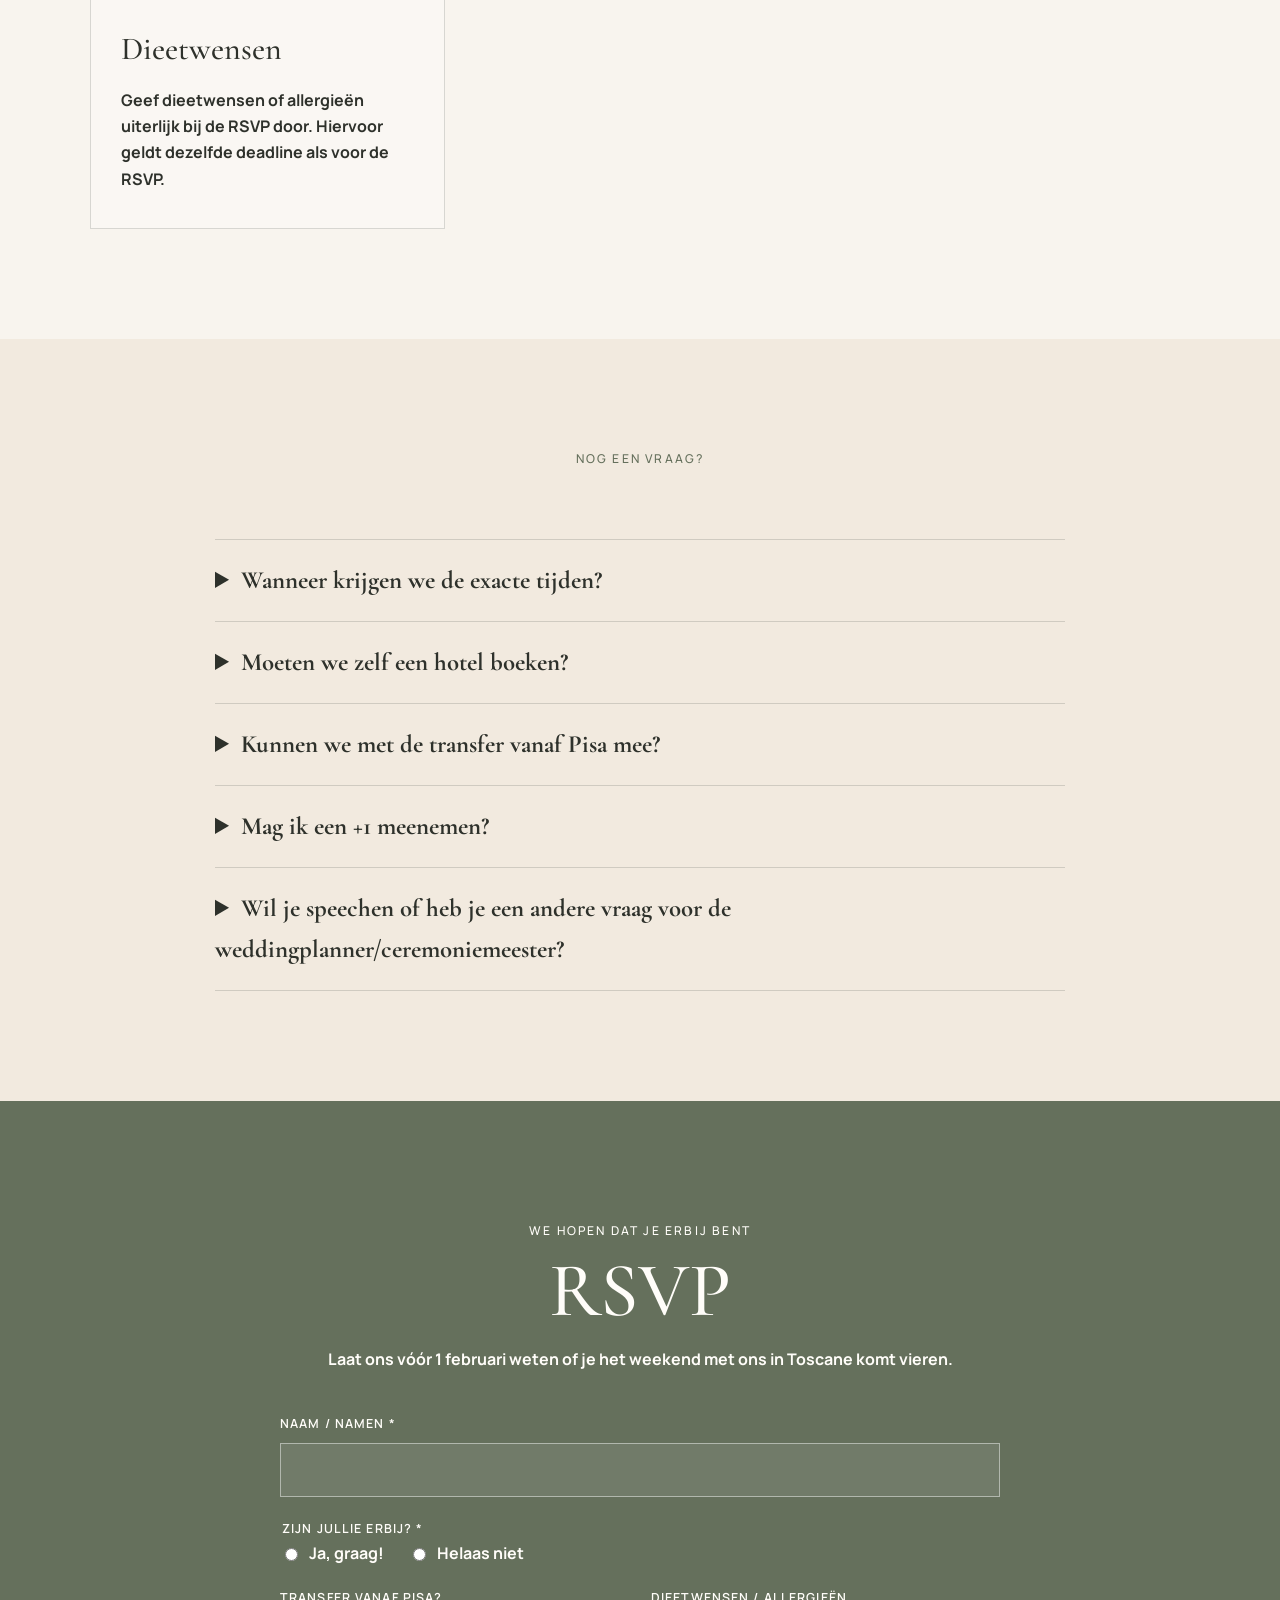
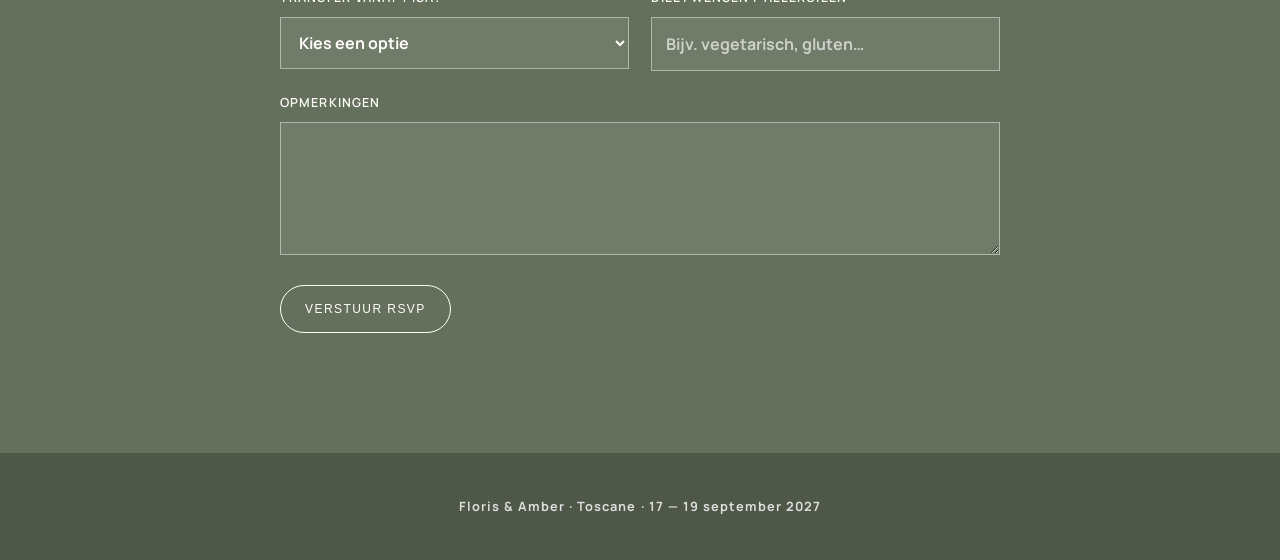
==== commit f052a0c5: "Rename index-zwembad-desktop-fix.html to index.html" ====
--- a/index.html
+++ b/index.html
@@ -14,8 +14,8 @@
   <style>
     @media (min-width: 821px) {
       .image-break-pool {
-        min-height: 48vh;
-        background-position: center center;
+        min-height: 32vh;
+        background-position: center 68%;
         background-size: cover;
       }
     }
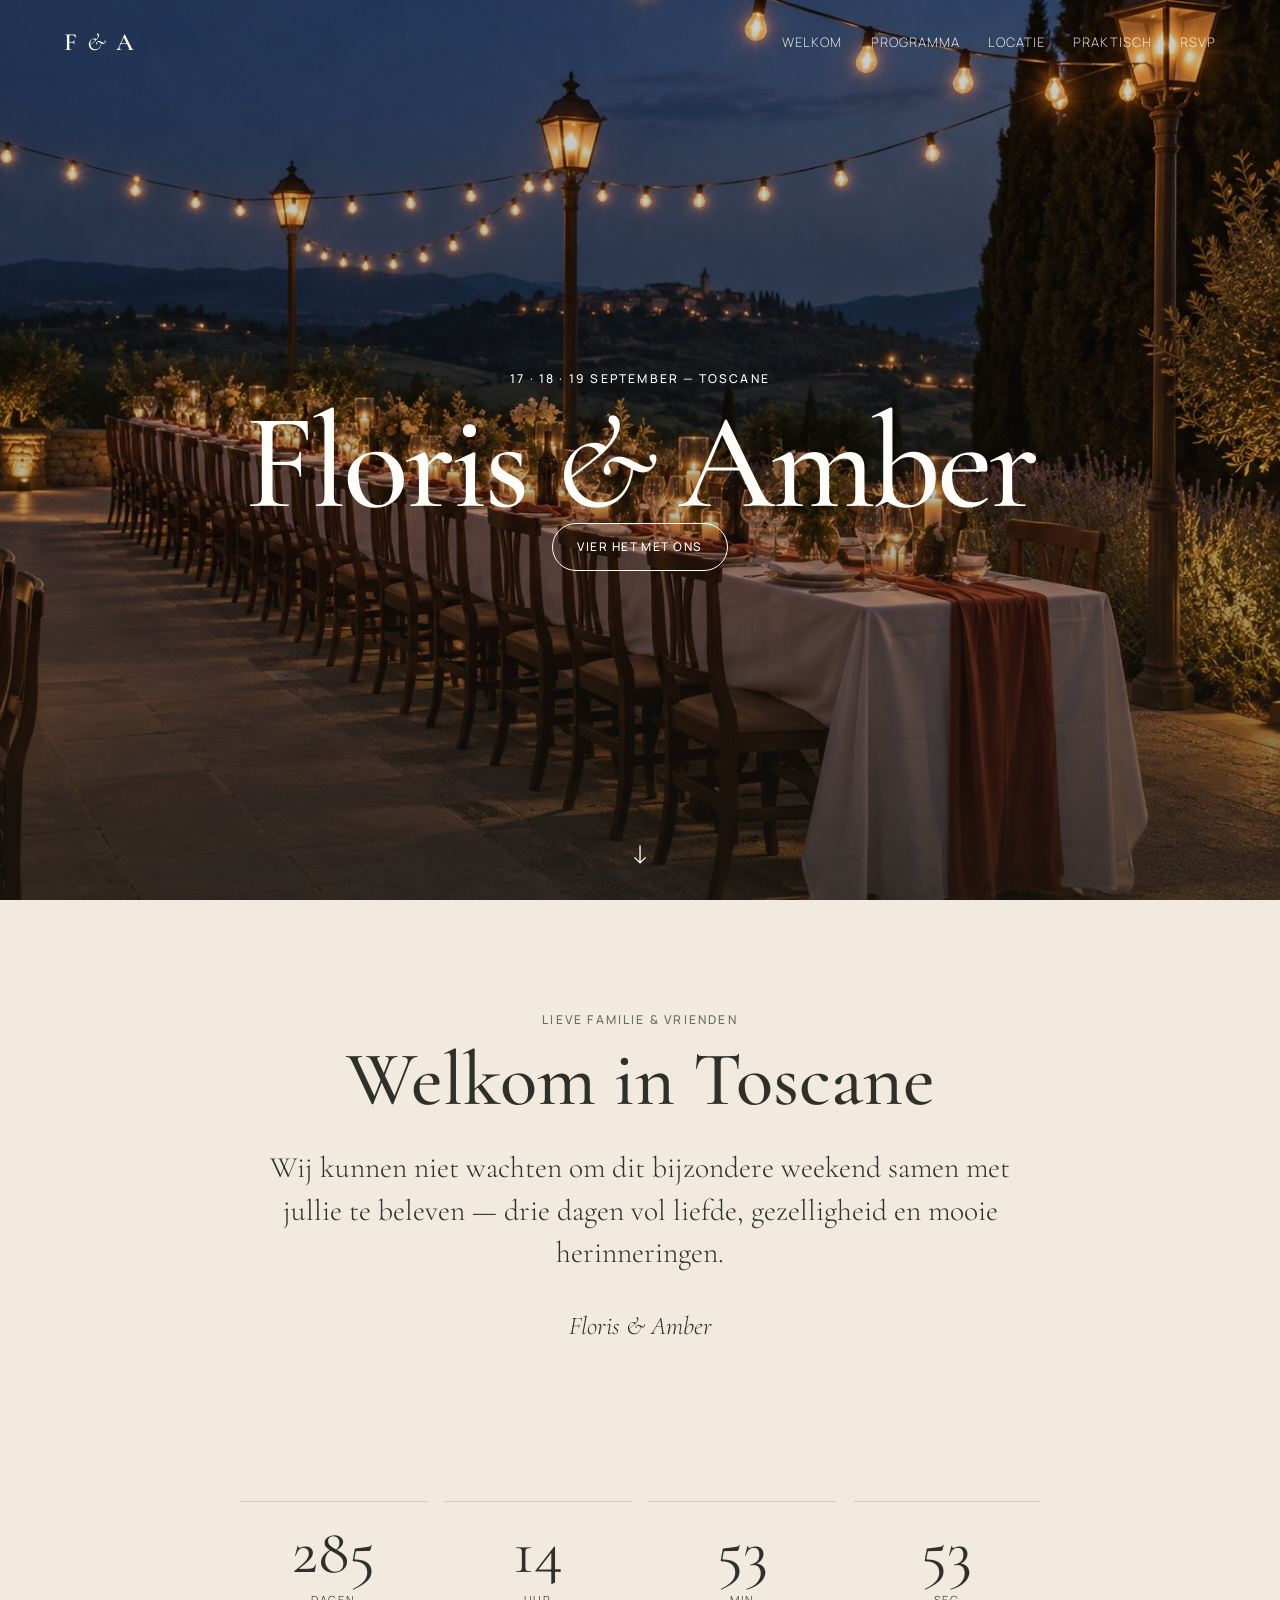
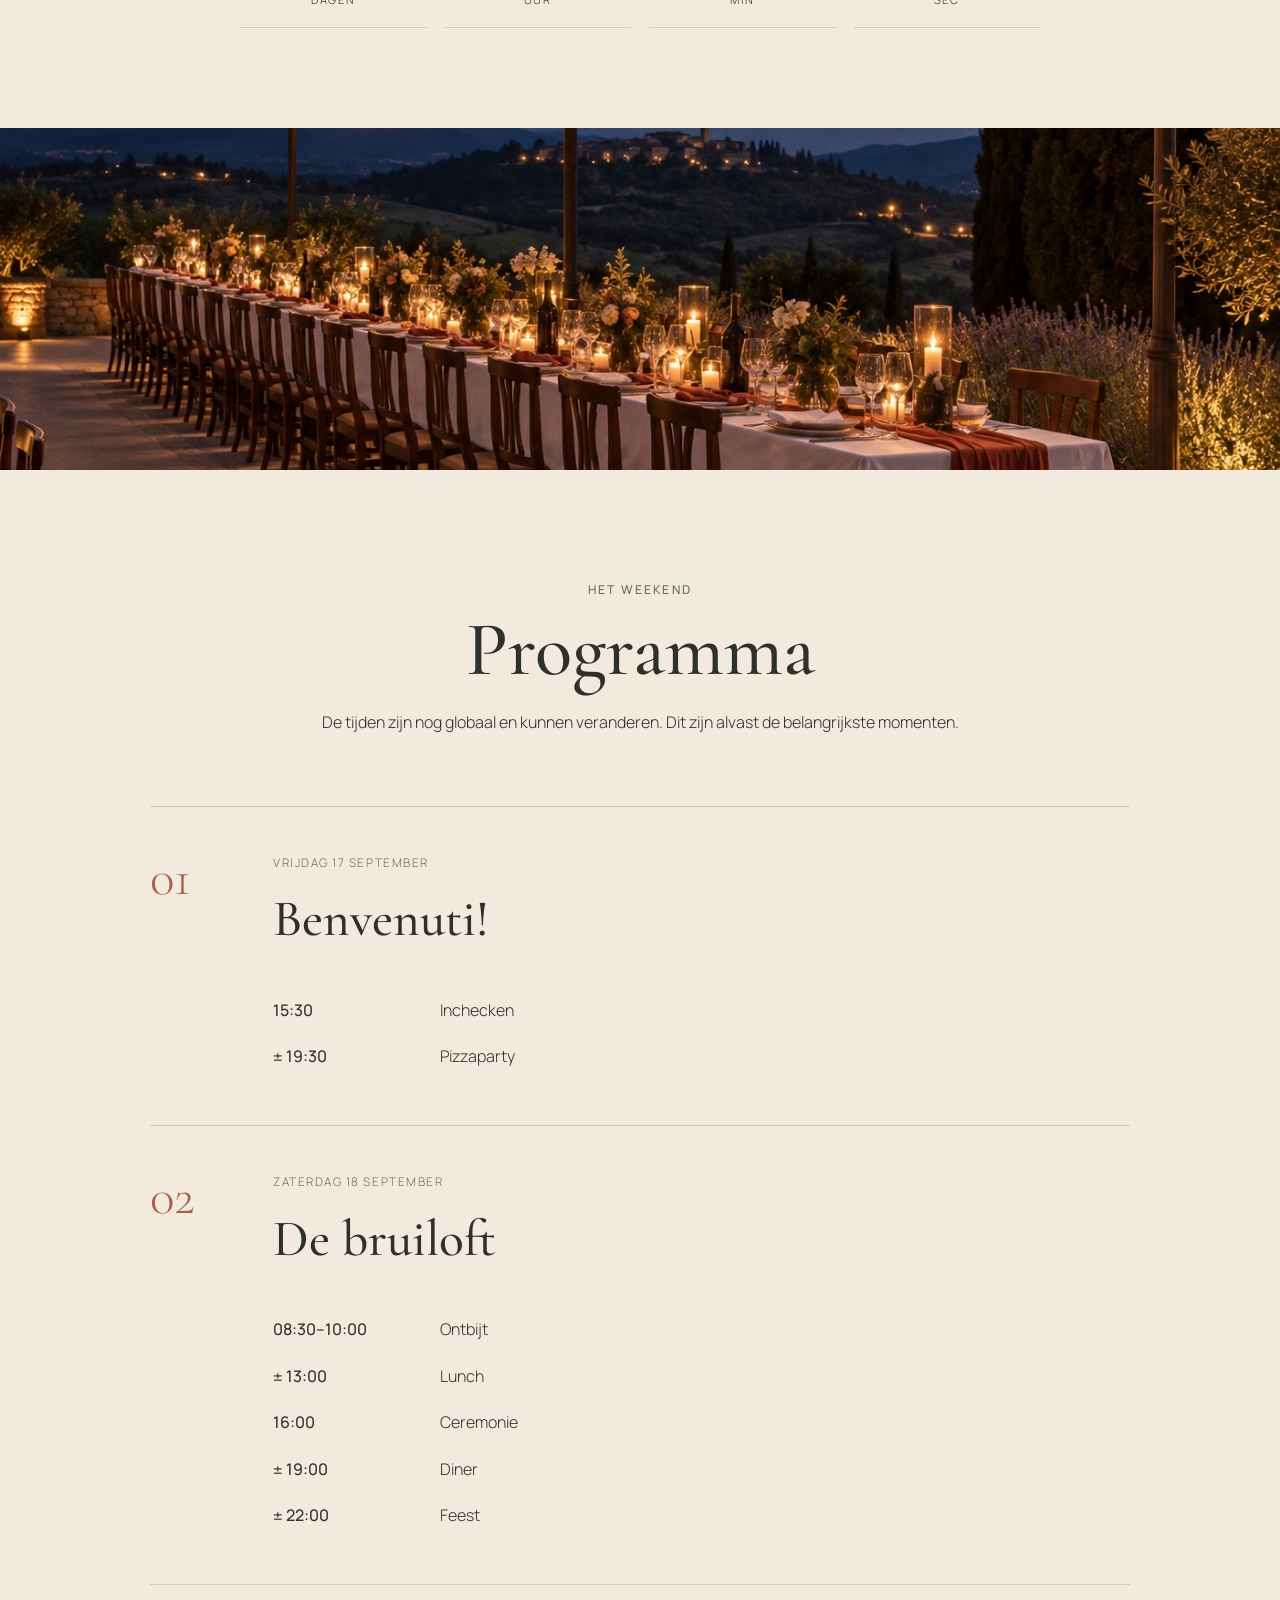
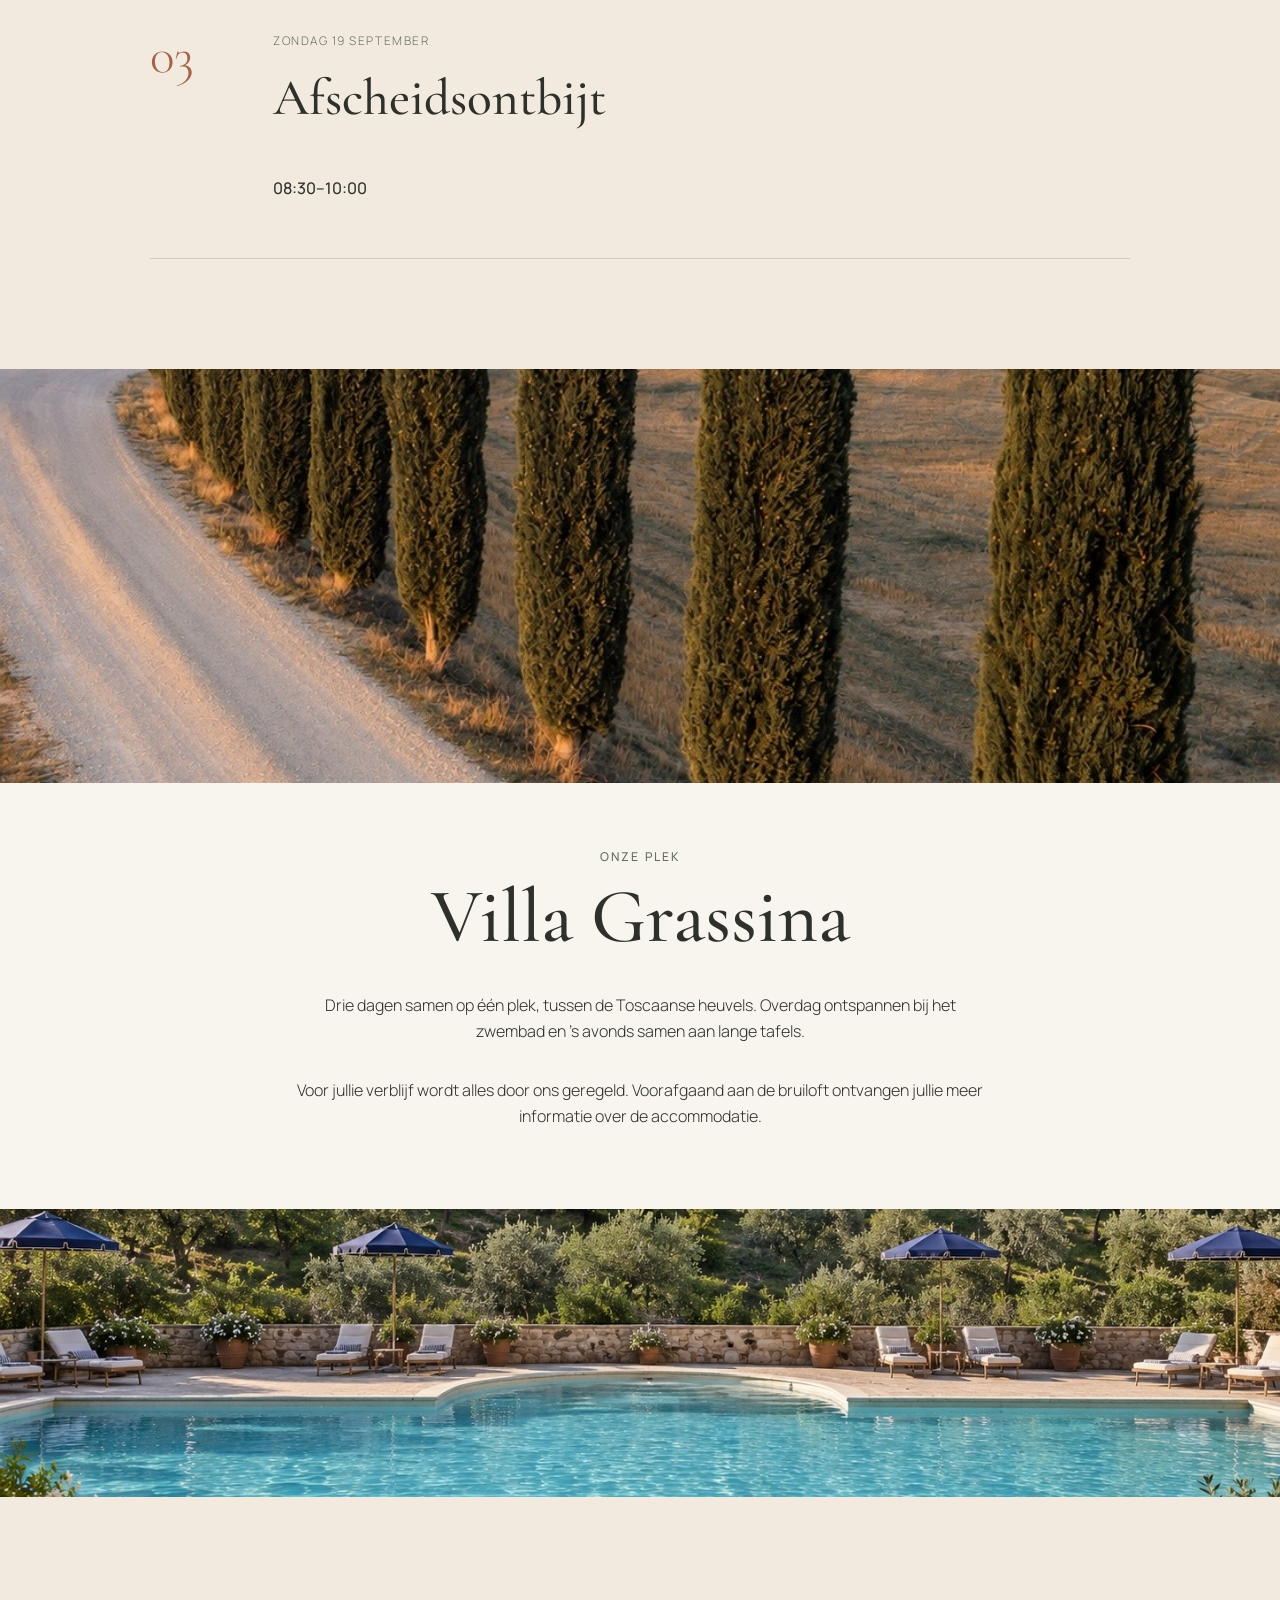
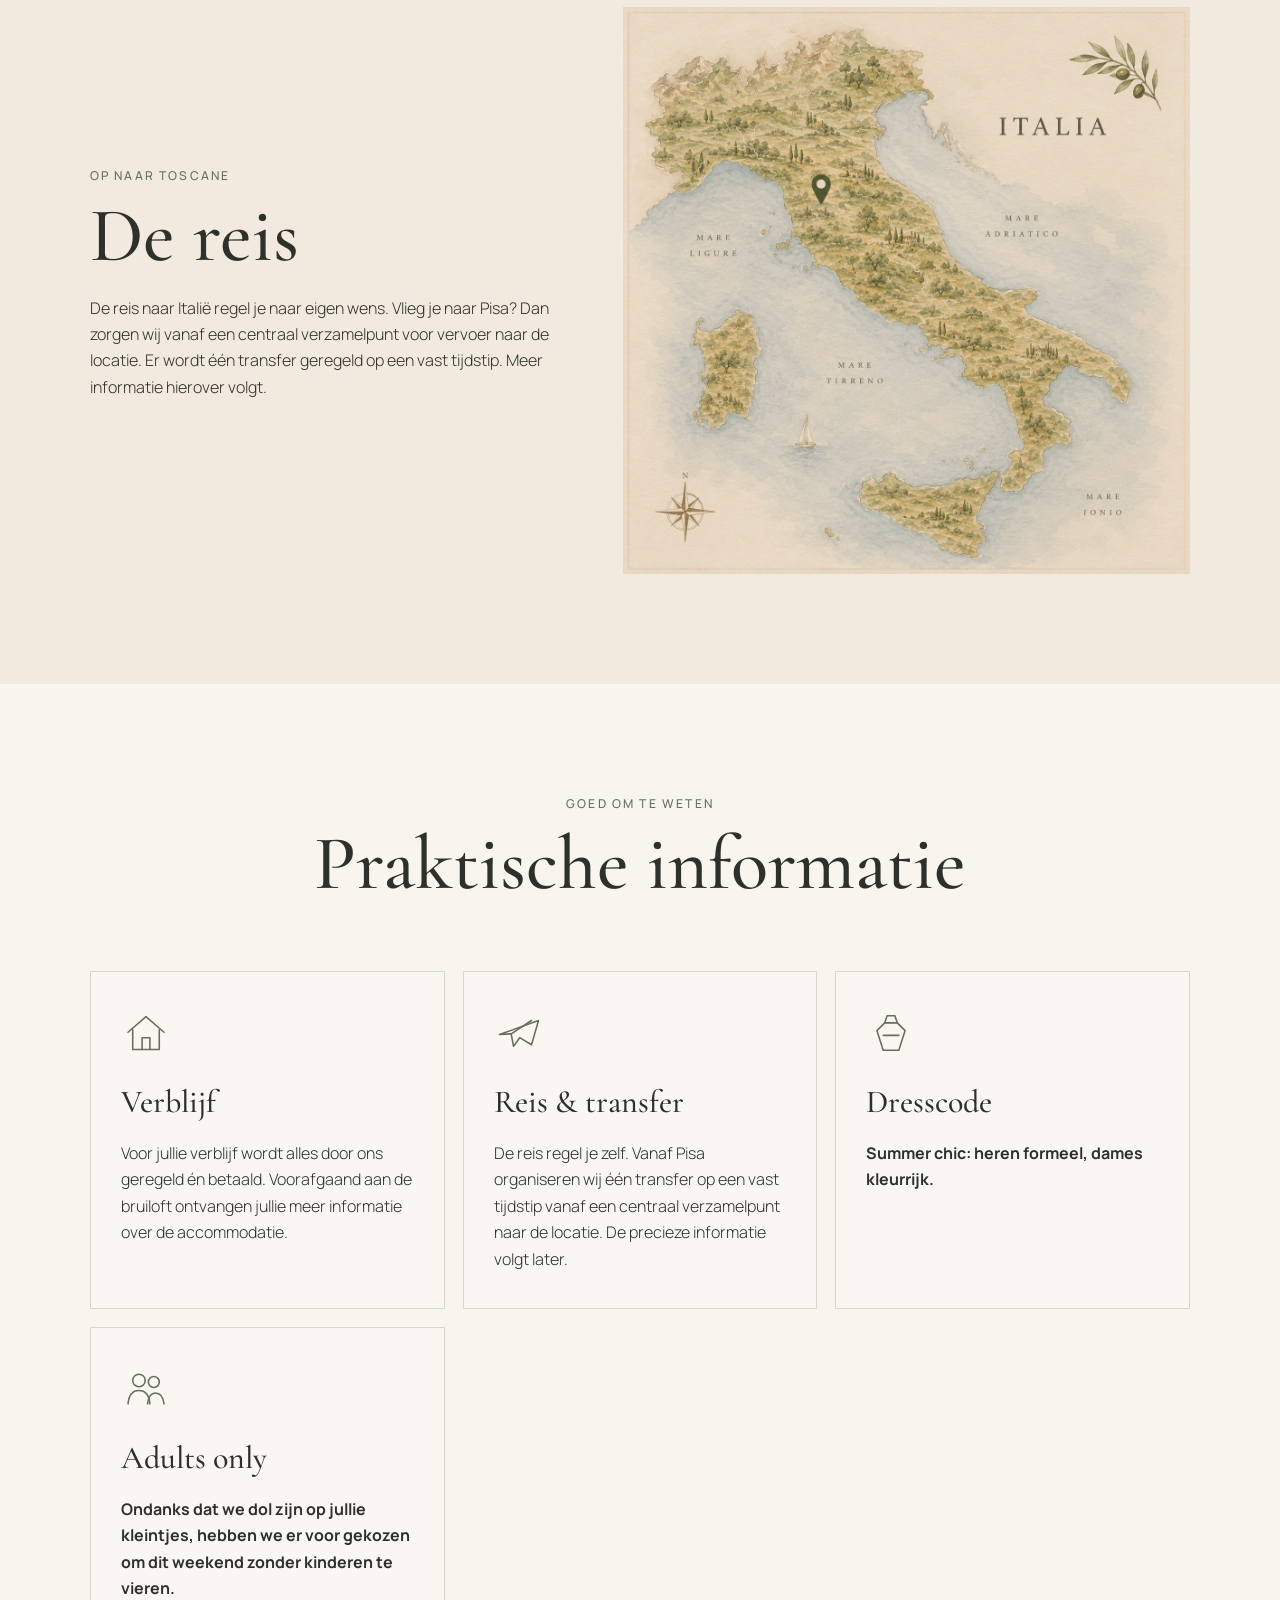
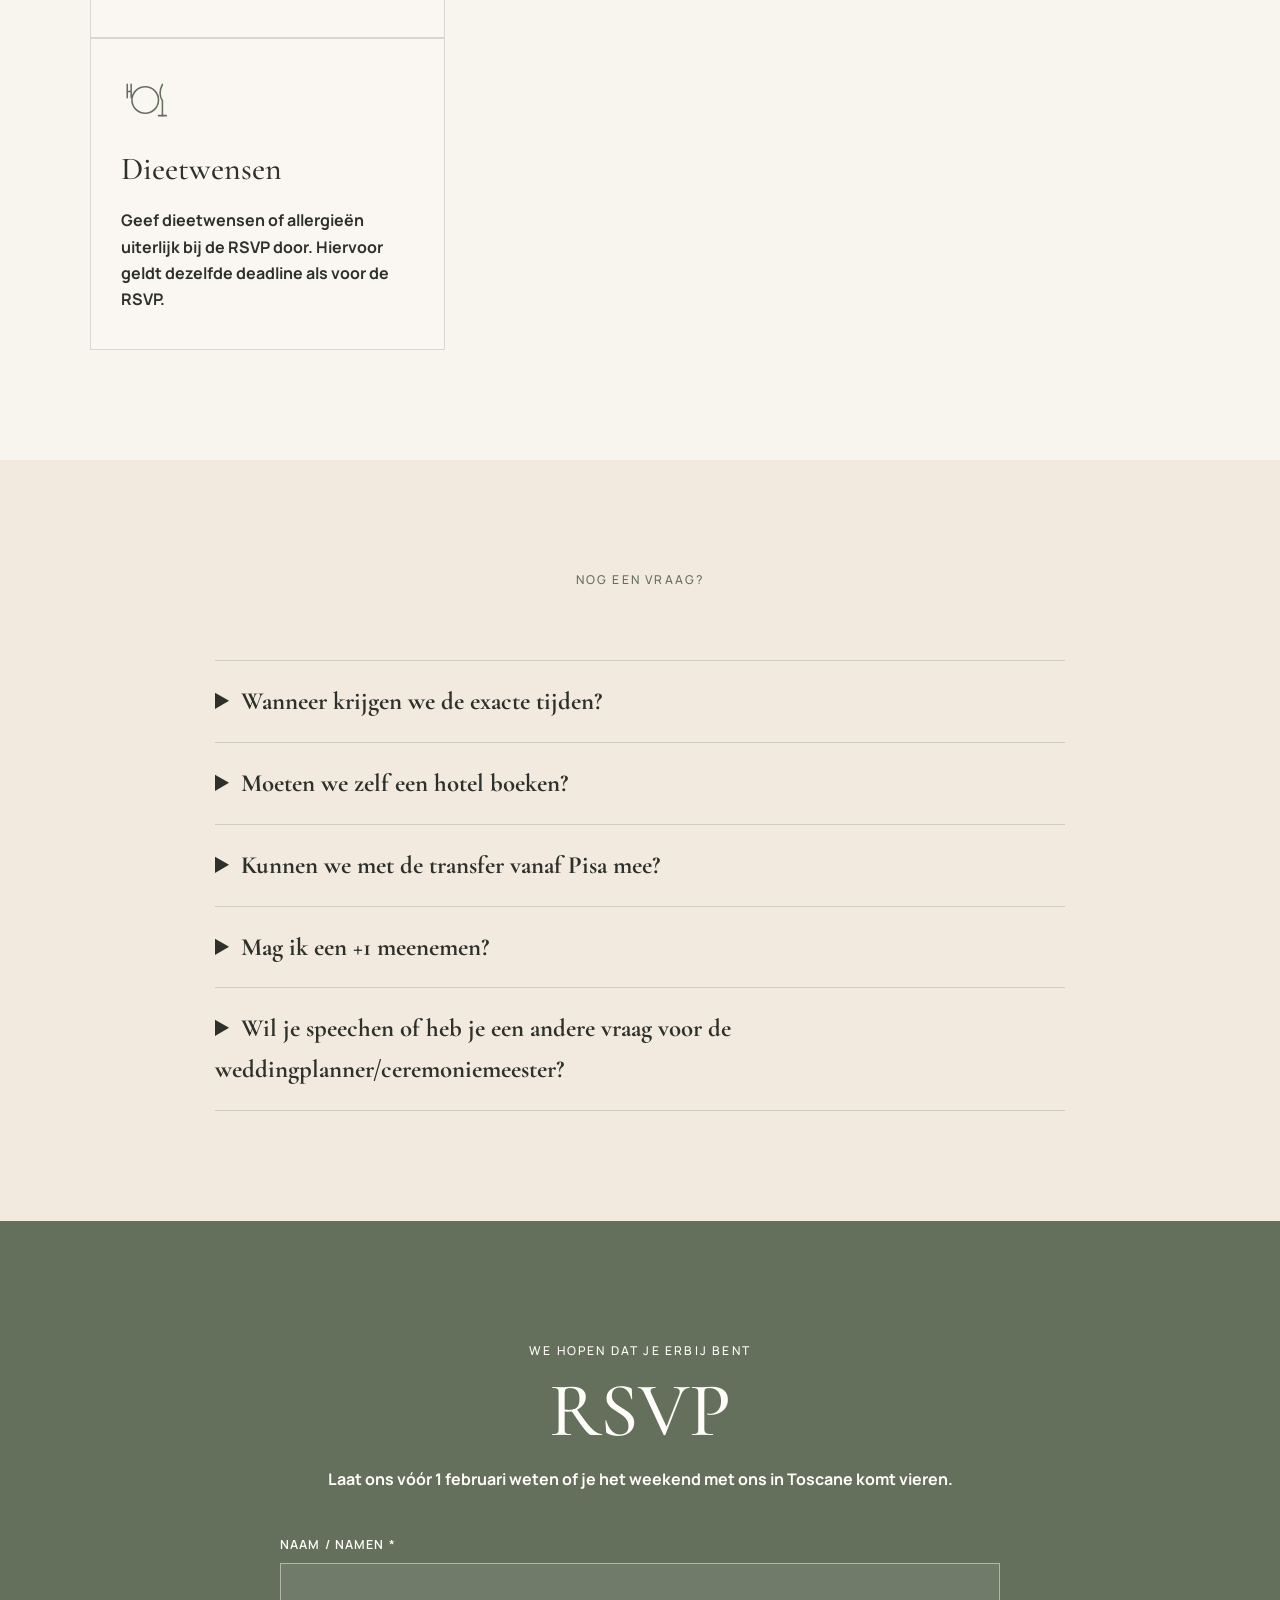
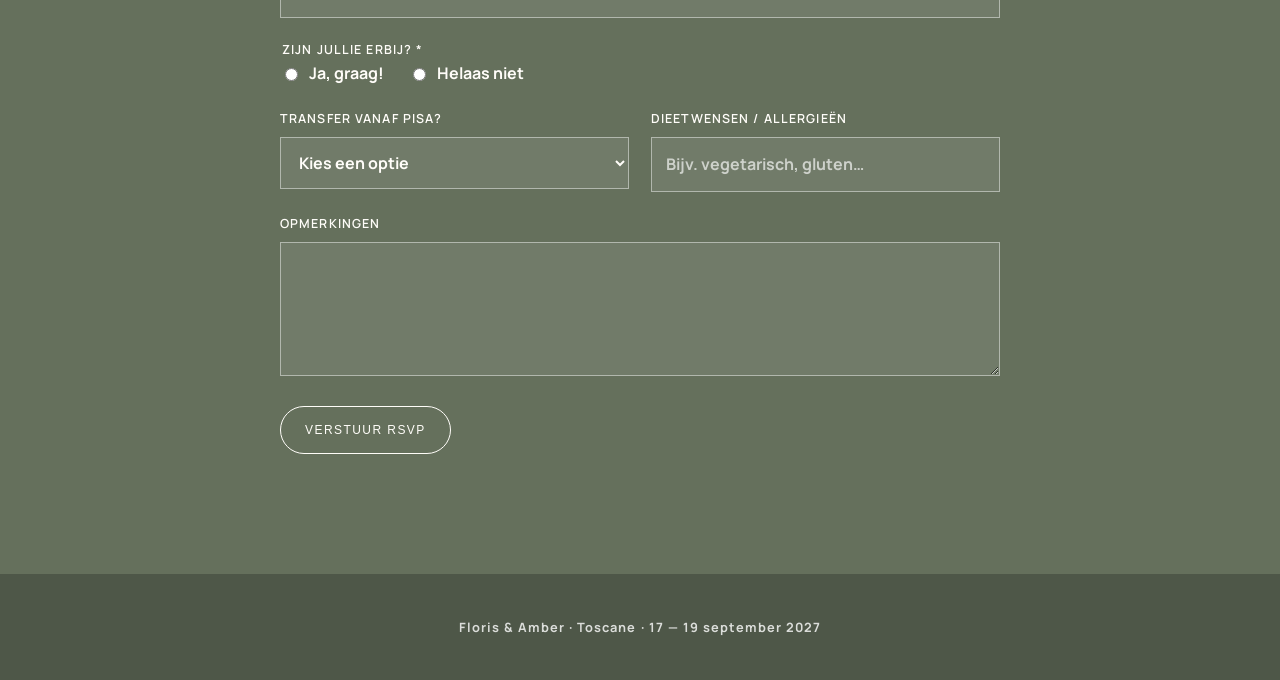
==== commit 900f8525: "Rename index-villa-tussen-fotos.html to index.html" ====
--- a/index.html
+++ b/index.html
@@ -17,6 +17,26 @@
         min-height: 32vh;
         background-position: center 68%;
         background-size: cover;
+      }
+    }
+  </style>
+
+  <style>
+    @media (min-width: 821px) {
+      #locatie.split-section {
+        display: flex;
+        flex-direction: column;
+      }
+      #locatie .split-image-cypress {
+        width: 100%;
+        min-height: 46vh;
+      }
+      #locatie .split-copy {
+        width: 100%;
+        max-width: 760px;
+        margin: 0 auto;
+        padding: 64px 32px;
+        text-align: center;
       }
     }
   </style>
